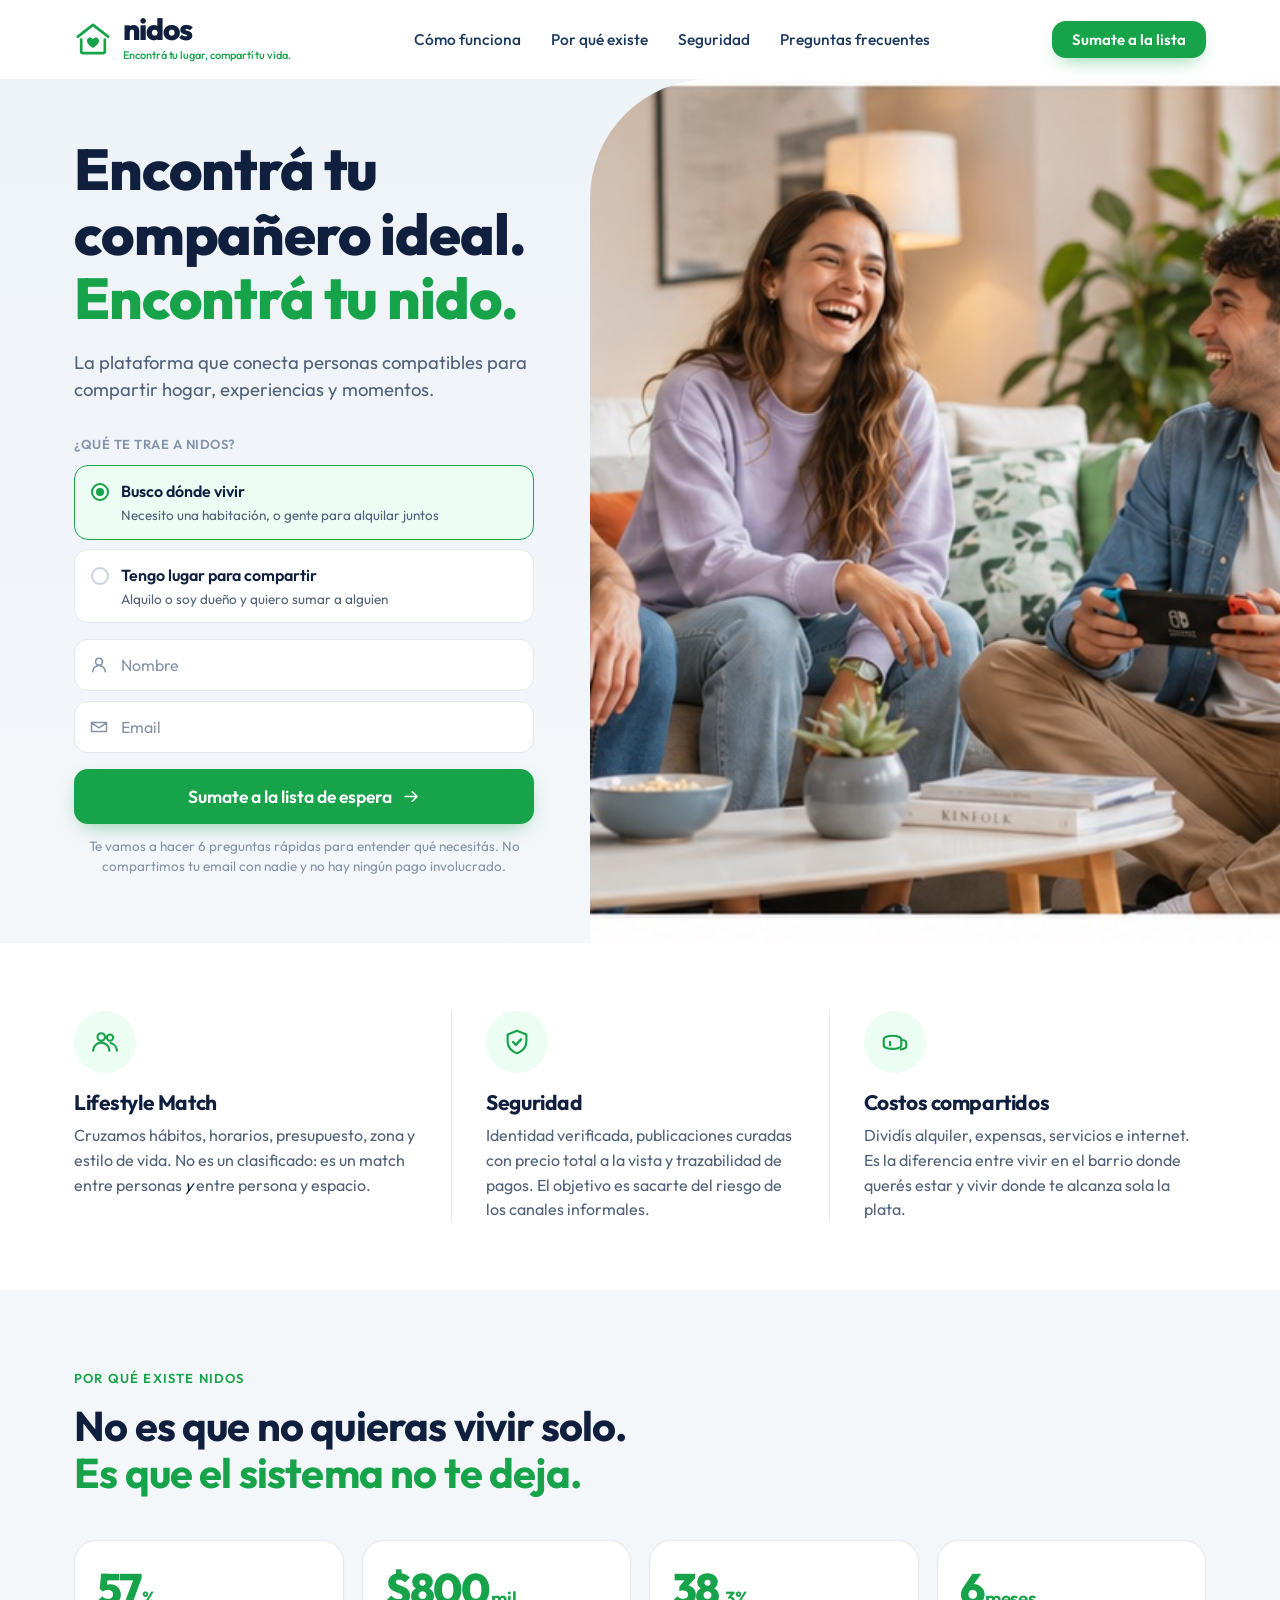
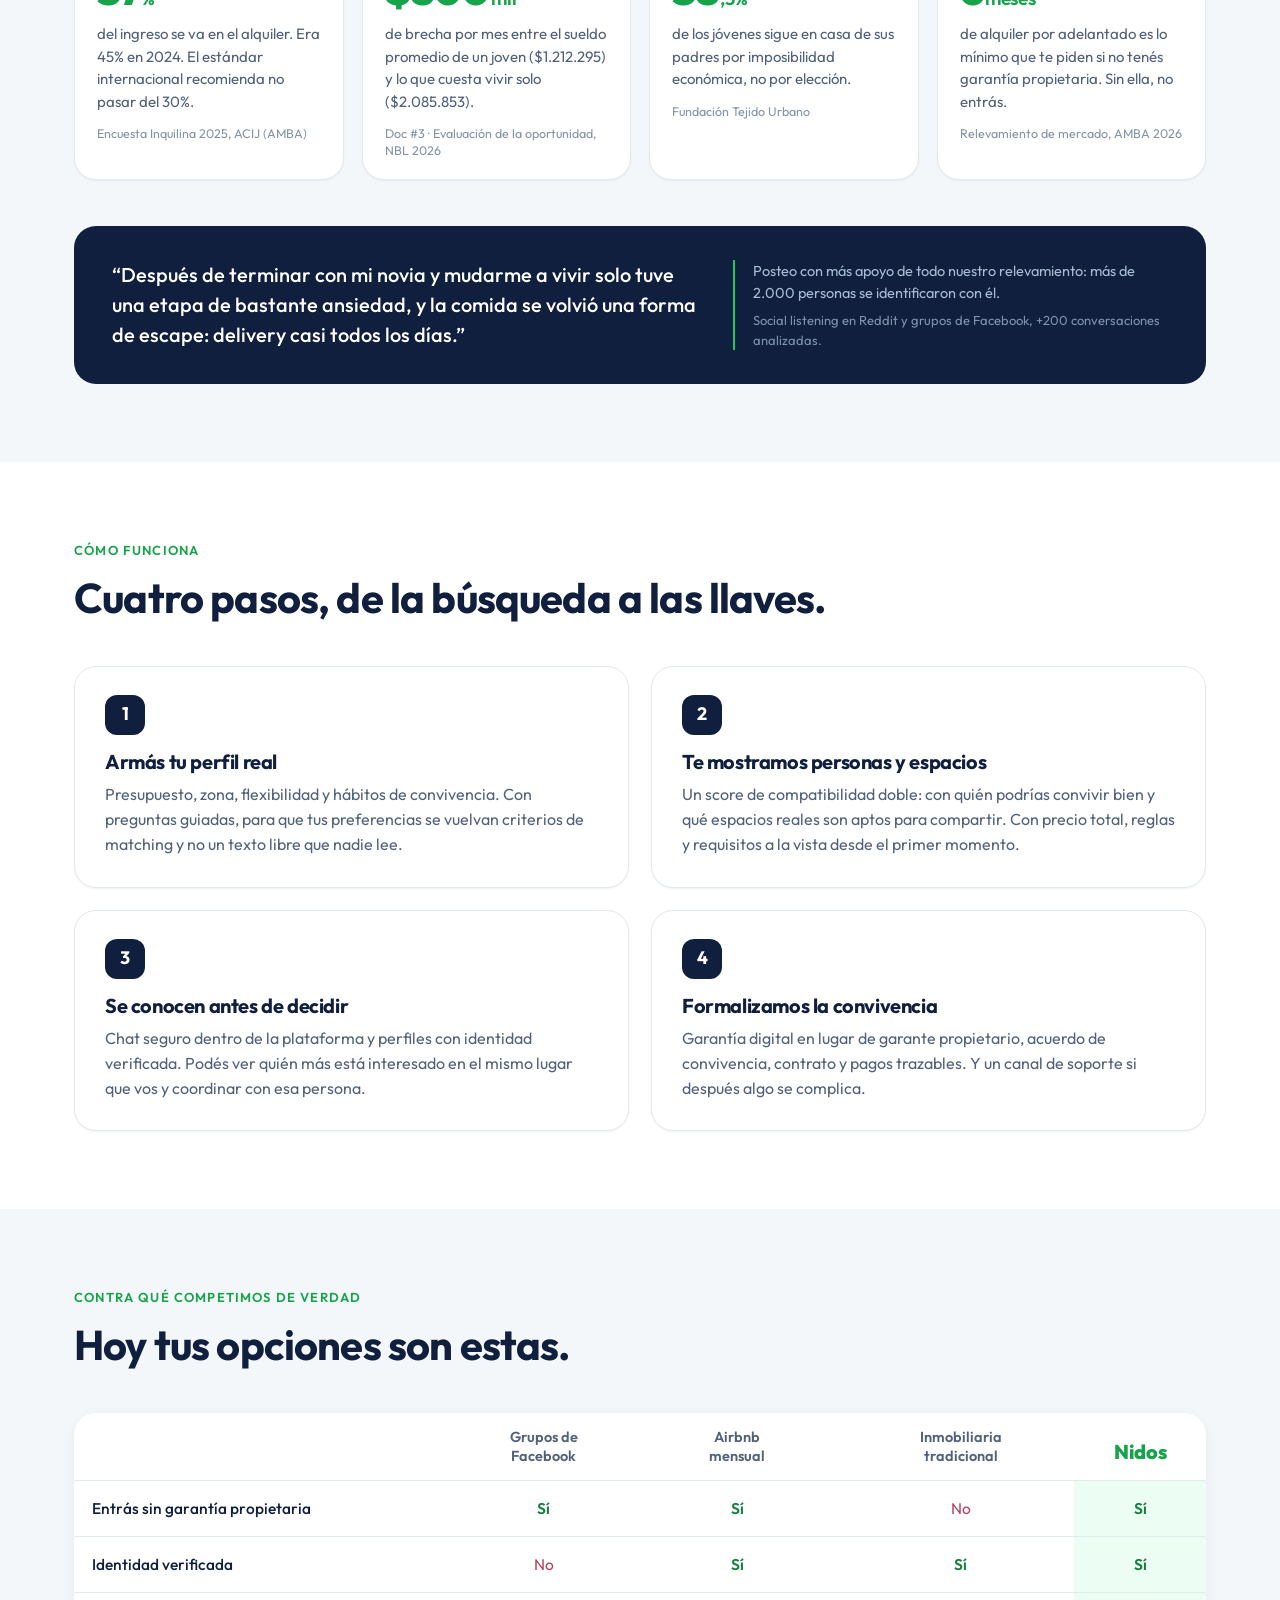
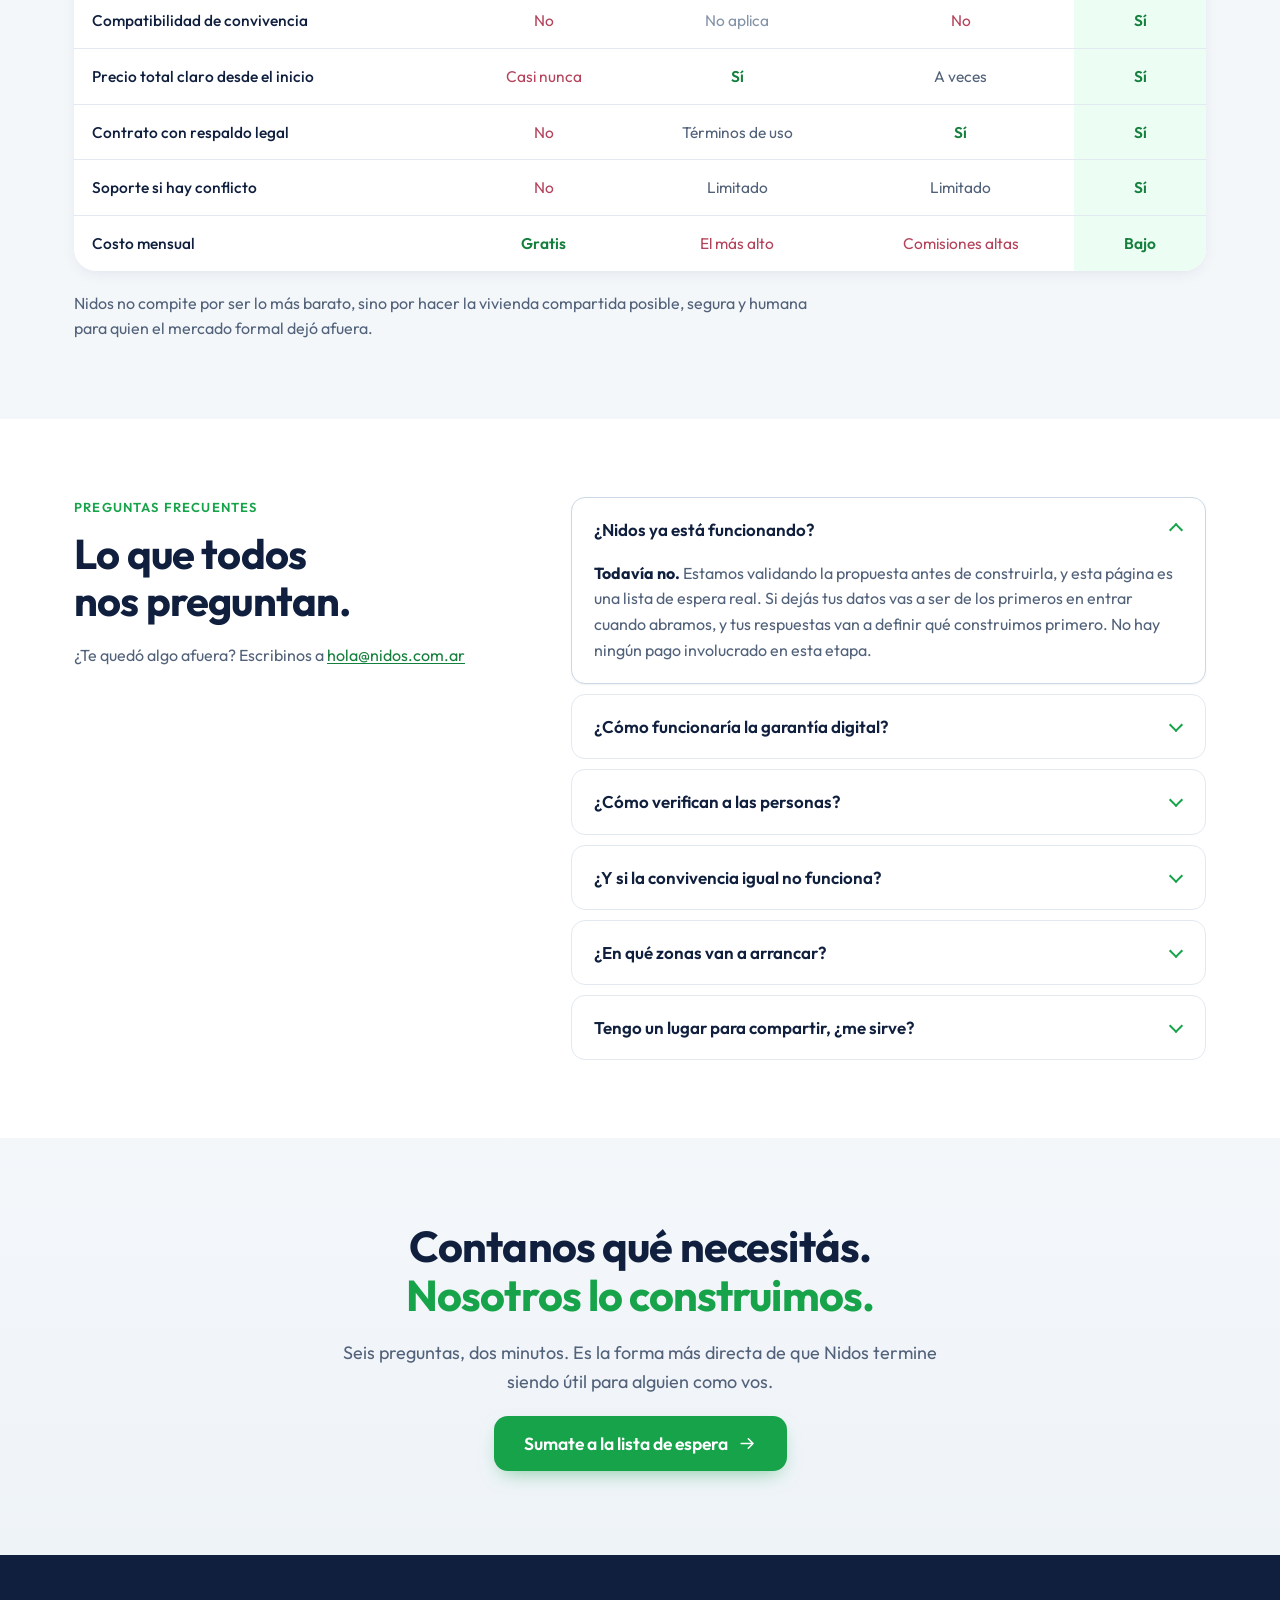
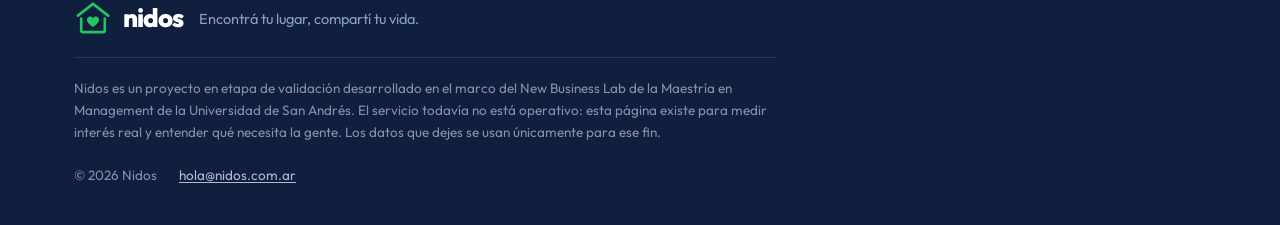
==== index.html @ 26aeb433 "Landing de validación de PMF para Nidos Landing estática (HTML/CSS/JS sin dependencias) con: - A/B t" ====
<!DOCTYPE html>
<html lang="es-AR" data-variant="A">
<head>
<meta charset="utf-8">
<meta name="viewport" content="width=device-width, initial-scale=1">
<title>Nidos · Encontrá tu lugar, compartí tu vida</title>
<meta name="description" content="La plataforma que conecta personas compatibles con espacios aptos para compartir. Sin garantía propietaria y sin adelantar 6 meses de alquiler.">

<meta property="og:type" content="website">
<meta property="og:title" content="Nidos · Encontrá tu lugar, compartí tu vida">
<meta property="og:description" content="Vivienda compartida para quienes el mercado formal dejó afuera. Matching por afinidad, espacios verificados y garantía digital.">
<meta property="og:image" content="assets/hero.jpg">
<meta property="og:locale" content="es_AR">
<meta name="twitter:card" content="summary_large_image">
<meta name="theme-color" content="#16A34A">

<link rel="icon" href="data:image/svg+xml,<svg xmlns='http://www.w3.org/2000/svg' viewBox='0 0 40 36'><path d='M4 15.5 20 3l16 12.5M7.5 18.5V31a2 2 0 0 0 2 2h21a2 2 0 0 0 2-2V18.5' fill='none' stroke='%2316A34A' stroke-width='3' stroke-linecap='round' stroke-linejoin='round'/><path d='M20 27.5c-4.6-3-6.4-5.2-6.4-7.6a3.4 3.4 0 0 1 6.4-1.7 3.4 3.4 0 0 1 6.4 1.7c0 2.4-1.8 4.6-6.4 7.6z' fill='%2316A34A'/></svg>">

<link rel="preconnect" href="https://fonts.googleapis.com">
<link rel="preconnect" href="https://fonts.gstatic.com" crossorigin>
<link href="https://fonts.googleapis.com/css2?family=Outfit:wght@400;500;600;700;800&display=swap" rel="stylesheet">
<link rel="stylesheet" href="assets/styles.css">

<script src="assets/config.js"></script>
<script>
/* Asigna la variante del test A/B antes del primer pintado para que no haya
   parpadeo de contenido. El CSS decide qué titular se muestra. */
(function () {
  var cfg = window.NIDOS_CONFIG || {};
  var forzada = new URLSearchParams(location.search).get('v');
  var v;
  if (forzada === 'A' || forzada === 'B') {
    v = forzada;
  } else if (cfg.AB_MODE === 'A' || cfg.AB_MODE === 'B') {
    v = cfg.AB_MODE;
  } else {
    try {
      v = localStorage.getItem('nidos_variant');
      if (v !== 'A' && v !== 'B') {
        v = Math.random() < 0.5 ? 'A' : 'B';
        localStorage.setItem('nidos_variant', v);
      }
    } catch (e) { v = 'A'; }
  }
  document.documentElement.dataset.variant = v;
  window.NIDOS_VARIANT = v;
})();
</script>
</head>
<body>

<a class="skip-link" href="#hero">Ir al contenido principal</a>

<!-- ========================================================== NAV ========= -->
<header class="nav" id="nav">
  <div class="wrap nav__inner">
    <a class="logo" href="#hero" aria-label="Nidos, inicio">
      <svg class="logo__mark" viewBox="0 0 40 36" aria-hidden="true">
        <path d="M4 15.5 20 3l16 12.5M7.5 18.5V31a2 2 0 0 0 2 2h21a2 2 0 0 0 2-2V18.5"
              fill="none" stroke="currentColor" stroke-width="2.8"
              stroke-linecap="round" stroke-linejoin="round"/>
        <path d="M20 27.5c-4.6-3-6.4-5.2-6.4-7.6a3.4 3.4 0 0 1 6.4-1.7 3.4 3.4 0 0 1 6.4 1.7c0 2.4-1.8 4.6-6.4 7.6z"
              fill="currentColor"/>
      </svg>
      <span class="logo__text">
        <strong>nidos</strong>
        <em>Encontrá tu lugar, compartí tu vida.</em>
      </span>
    </a>

    <nav class="nav__links" aria-label="Secciones">
      <a href="#como-funciona">Cómo funciona</a>
      <a href="#problema">Por qué existe</a>
      <a href="#comparativa">Seguridad</a>
      <a href="#faq">Preguntas frecuentes</a>
    </nav>

    <button class="btn btn--primary btn--sm" data-scroll-to="hero">Sumate a la lista</button>
  </div>
</header>

<!-- ========================================================= HERO ========= -->
<section class="hero" id="hero">
  <div class="wrap hero__inner">

    <div class="hero__copy">
      <!-- Variante A · eje compañía (mockup original) -->
      <div class="variant variant--a">
        <h1 class="hero__title">
          Encontrá tu compañero ideal.<br>
          <span class="accent">Encontrá tu nido.</span>
        </h1>
        <p class="hero__sub">
          La plataforma que conecta personas compatibles para compartir
          hogar, experiencias y momentos.
        </p>
      </div>

      <!-- Variante B · eje acceso (conclusión del Módulo 4) -->
      <div class="variant variant--b">
        <h1 class="hero__title">
          El mercado de alquileres te dejó afuera.<br>
          <span class="accent">Nidos te deja entrar.</span>
        </h1>
        <p class="hero__sub">
          Sin garantía propietaria y sin adelantar seis meses. Encontrá
          <strong>con quién</strong> vivir, <strong>dónde</strong> vivir y
          <strong>cómo formalizarlo</strong>, en un solo lugar.
        </p>
      </div>

      <form class="hero__form" id="form-hero" novalidate>
        <fieldset class="puertas">
          <legend>¿Qué te trae a Nidos?</legend>
          <label class="puerta">
            <input type="radio" name="puerta" value="busco" checked>
            <span class="puerta__box">
              <span class="puerta__title">Busco dónde vivir</span>
              <span class="puerta__desc">Necesito una habitación, o gente para alquilar juntos</span>
            </span>
          </label>
          <label class="puerta">
            <input type="radio" name="puerta" value="tengo_lugar">
            <span class="puerta__box">
              <span class="puerta__title">Tengo lugar para compartir</span>
              <span class="puerta__desc">Alquilo o soy dueño y quiero sumar a alguien</span>
            </span>
          </label>
        </fieldset>

        <div class="field">
          <svg class="field__icon" viewBox="0 0 24 24" aria-hidden="true"><path d="M12 12a4 4 0 1 0 0-8 4 4 0 0 0 0 8ZM4.5 20a7.5 7.5 0 0 1 15 0" fill="none" stroke="currentColor" stroke-width="1.8" stroke-linecap="round"/></svg>
          <input type="text" id="nombre" name="nombre" placeholder="Nombre" autocomplete="given-name" required>
        </div>

        <div class="field">
          <svg class="field__icon" viewBox="0 0 24 24" aria-hidden="true"><path d="M3 6.5h18v11H3zM3 7l9 6 9-6" fill="none" stroke="currentColor" stroke-width="1.8" stroke-linecap="round" stroke-linejoin="round"/></svg>
          <input type="email" id="email" name="email" placeholder="Email" autocomplete="email" required>
        </div>

        <p class="form-error" id="hero-error" role="alert" hidden></p>

        <button type="submit" class="btn btn--primary btn--block btn--lg">
          <span>Sumate a la lista de espera</span>
          <svg viewBox="0 0 24 24" aria-hidden="true"><path d="M4 12h15m-6-6 6 6-6 6" fill="none" stroke="currentColor" stroke-width="2" stroke-linecap="round" stroke-linejoin="round"/></svg>
        </button>

        <p class="hero__legal">
          Te vamos a hacer 6 preguntas rápidas para entender qué necesitás.
          No compartimos tu email con nadie y no hay ningún pago involucrado.
        </p>
      </form>
    </div>

    <div class="hero__media">
      <img src="assets/hero.jpg" width="872" height="555" alt="Tres personas jóvenes conversando y riéndose en el living de un departamento compartido." fetchpriority="high">
    </div>
  </div>
</section>

<!-- ===================================================== PILARES ========== -->
<section class="pilares">
  <div class="wrap pilares__grid">
    <article class="pilar">
      <span class="pilar__icon" aria-hidden="true">
        <svg viewBox="0 0 24 24"><path d="M9 11a3 3 0 1 0 0-6 3 3 0 0 0 0 6Zm7 0a2.5 2.5 0 1 0 0-5 2.5 2.5 0 0 0 0 5ZM2.5 19a6.5 6.5 0 0 1 13 0m1-6.2a6.5 6.5 0 0 1 5 6.2" fill="none" stroke="currentColor" stroke-width="1.7" stroke-linecap="round"/></svg>
      </span>
      <h3>Lifestyle Match</h3>
      <p>Cruzamos hábitos, horarios, presupuesto, zona y estilo de vida. No es
         un clasificado: es un match entre personas <em>y</em> entre persona y
         espacio.</p>
    </article>

    <article class="pilar">
      <span class="pilar__icon" aria-hidden="true">
        <svg viewBox="0 0 24 24"><path d="M12 3l7.5 3v5.5c0 4.4-3 8.2-7.5 9.5-4.5-1.3-7.5-5.1-7.5-9.5V6L12 3Z" fill="none" stroke="currentColor" stroke-width="1.7" stroke-linejoin="round"/><path d="m8.8 12 2.3 2.3 4.1-4.4" fill="none" stroke="currentColor" stroke-width="1.9" stroke-linecap="round" stroke-linejoin="round"/></svg>
      </span>
      <h3>Seguridad</h3>
      <p>Identidad verificada, publicaciones curadas con precio total a la
         vista y trazabilidad de pagos. El objetivo es sacarte del riesgo de
         los canales informales.</p>
    </article>

    <article class="pilar">
      <span class="pilar__icon" aria-hidden="true">
        <svg viewBox="0 0 24 24"><path d="M3 9.5c0-1.4 3.2-2.5 7-2.5s7 1.1 7 2.5V15c0 1.4-3.2 2.5-7 2.5S3 16.4 3 15V9.5Z" fill="none" stroke="currentColor" stroke-width="1.7" stroke-linejoin="round"/><path d="M17 10.2c2.4.3 4 1.1 4 2.1v3.4c0 1.1-1.9 2-4.4 2.2M8 11.8v3" fill="none" stroke="currentColor" stroke-width="1.7" stroke-linecap="round"/></svg>
      </span>
      <h3>Costos compartidos</h3>
      <p>Dividís alquiler, expensas, servicios e internet. Es la diferencia
         entre vivir en el barrio donde querés estar y vivir donde te alcanza
         sola la plata.</p>
    </article>
  </div>
</section>

<!-- ==================================================== PROBLEMA ========== -->
<section class="problema" id="problema">
  <div class="wrap">
    <p class="eyebrow">Por qué existe Nidos</p>
    <h2 class="section-title">
      No es que no quieras vivir solo.<br>
      <span class="accent">Es que el sistema no te deja.</span>
    </h2>

    <div class="datos">
      <div class="dato">
        <strong class="dato__num">57<span>%</span></strong>
        <p class="dato__label">del ingreso se va en el alquiler. Era 45% en 2024.
           El estándar internacional recomienda no pasar del 30%.</p>
        <cite>Encuesta Inquilina 2025, ACIJ (AMBA)</cite>
      </div>
      <div class="dato">
        <strong class="dato__num">$800<span>mil</span></strong>
        <p class="dato__label">de brecha por mes entre el sueldo promedio de un
           joven ($1.212.295) y lo que cuesta vivir solo ($2.085.853).</p>
        <cite>Doc #3 · Evaluación de la oportunidad, NBL 2026</cite>
      </div>
      <div class="dato">
        <strong class="dato__num">38<span>,3%</span></strong>
        <p class="dato__label">de los jóvenes sigue en casa de sus padres por
           imposibilidad económica, no por elección.</p>
        <cite>Fundación Tejido Urbano</cite>
      </div>
      <div class="dato">
        <strong class="dato__num">6<span>meses</span></strong>
        <p class="dato__label">de alquiler por adelantado es lo mínimo que te
           piden si no tenés garantía propietaria. Sin ella, no entrás.</p>
        <cite>Relevamiento de mercado, AMBA 2026</cite>
      </div>
    </div>

    <blockquote class="quote">
      <p>“Después de terminar con mi novia y mudarme a vivir solo tuve una
         etapa de bastante ansiedad, y la comida se volvió una forma de escape:
         delivery casi todos los días.”</p>
      <footer>
        Posteo con más apoyo de todo nuestro relevamiento: más de 2.000
        personas se identificaron con él.
        <span>Social listening en Reddit y grupos de Facebook, +200 conversaciones analizadas.</span>
      </footer>
    </blockquote>
  </div>
</section>

<!-- ================================================ CÓMO FUNCIONA ========= -->
<section class="pasos" id="como-funciona">
  <div class="wrap">
    <p class="eyebrow">Cómo funciona</p>
    <h2 class="section-title">Cuatro pasos, de la búsqueda a las llaves.</h2>

    <ol class="pasos__list">
      <li class="paso">
        <span class="paso__n">1</span>
        <h3>Armás tu perfil real</h3>
        <p>Presupuesto, zona, flexibilidad y hábitos de convivencia. Con
           preguntas guiadas, para que tus preferencias se vuelvan criterios
           de matching y no un texto libre que nadie lee.</p>
      </li>
      <li class="paso">
        <span class="paso__n">2</span>
        <h3>Te mostramos personas y espacios</h3>
        <p>Un score de compatibilidad doble: con quién podrías convivir bien y
           qué espacios reales son aptos para compartir. Con precio total,
           reglas y requisitos a la vista desde el primer momento.</p>
      </li>
      <li class="paso">
        <span class="paso__n">3</span>
        <h3>Se conocen antes de decidir</h3>
        <p>Chat seguro dentro de la plataforma y perfiles con identidad
           verificada. Podés ver quién más está interesado en el mismo lugar
           que vos y coordinar con esa persona.</p>
      </li>
      <li class="paso">
        <span class="paso__n">4</span>
        <h3>Formalizamos la convivencia</h3>
        <p>Garantía digital en lugar de garante propietario, acuerdo de
           convivencia, contrato y pagos trazables. Y un canal de soporte si
           después algo se complica.</p>
      </li>
    </ol>
  </div>
</section>

<!-- ================================================== COMPARATIVA ========= -->
<section class="comparativa" id="comparativa">
  <div class="wrap">
    <p class="eyebrow">Contra qué competimos de verdad</p>
    <h2 class="section-title">Hoy tus opciones son estas.</h2>

    <div class="tabla-scroll">
      <table class="tabla">
        <caption class="sr-only">Comparación de Nidos con las alternativas actuales para acceder a vivienda compartida</caption>
        <thead>
          <tr>
            <th scope="col">&nbsp;</th>
            <th scope="col">Grupos de<br>Facebook</th>
            <th scope="col">Airbnb<br>mensual</th>
            <th scope="col">Inmobiliaria<br>tradicional</th>
            <th scope="col" class="is-nidos">Nidos</th>
          </tr>
        </thead>
        <tbody>
          <tr>
            <th scope="row">Entrás sin garantía propietaria</th>
            <td data-v="si">Sí</td><td data-v="si">Sí</td><td data-v="no">No</td><td data-v="si" class="is-nidos">Sí</td>
          </tr>
          <tr>
            <th scope="row">Identidad verificada</th>
            <td data-v="no">No</td><td data-v="si">Sí</td><td data-v="si">Sí</td><td data-v="si" class="is-nidos">Sí</td>
          </tr>
          <tr>
            <th scope="row">Compatibilidad de convivencia</th>
            <td data-v="no">No</td><td data-v="na">No aplica</td><td data-v="no">No</td><td data-v="si" class="is-nidos">Sí</td>
          </tr>
          <tr>
            <th scope="row">Precio total claro desde el inicio</th>
            <td data-v="no">Casi nunca</td><td data-v="si">Sí</td><td data-v="mid">A veces</td><td data-v="si" class="is-nidos">Sí</td>
          </tr>
          <tr>
            <th scope="row">Contrato con respaldo legal</th>
            <td data-v="no">No</td><td data-v="mid">Términos de uso</td><td data-v="si">Sí</td><td data-v="si" class="is-nidos">Sí</td>
          </tr>
          <tr>
            <th scope="row">Soporte si hay conflicto</th>
            <td data-v="no">No</td><td data-v="mid">Limitado</td><td data-v="mid">Limitado</td><td data-v="si" class="is-nidos">Sí</td>
          </tr>
          <tr>
            <th scope="row">Costo mensual</th>
            <td data-v="si">Gratis</td><td data-v="no">El más alto</td><td data-v="no">Comisiones altas</td><td data-v="mid" class="is-nidos">Bajo</td>
          </tr>
        </tbody>
      </table>
    </div>
    <p class="tabla__nota">
      Nidos no compite por ser lo más barato, sino por hacer la vivienda
      compartida posible, segura y humana para quien el mercado formal
      dejó afuera.
    </p>
  </div>
</section>

<!-- ========================================================== FAQ ========= -->
<section class="faq" id="faq">
  <div class="wrap faq__inner">
    <div class="faq__head">
      <p class="eyebrow">Preguntas frecuentes</p>
      <h2 class="section-title">Lo que todos<br>nos preguntan.</h2>
      <p class="faq__aside">
        ¿Te quedó algo afuera? Escribinos a
        <a href="#" data-email>hola@nidos.com.ar</a>
      </p>
    </div>

    <div class="faq__list">
      <details class="qa" open>
        <summary>¿Nidos ya está funcionando?</summary>
        <div class="qa__body">
          <p><strong>Todavía no.</strong> Estamos validando la propuesta antes
             de construirla, y esta página es una lista de espera real. Si dejás
             tus datos vas a ser de los primeros en entrar cuando abramos, y tus
             respuestas van a definir qué construimos primero. No hay ningún
             pago involucrado en esta etapa.</p>
        </div>
      </details>

      <details class="qa">
        <summary>¿Cómo funcionaría la garantía digital?</summary>
        <div class="qa__body">
          <p>Reemplaza al garante propietario: Nidos respalda al propietario
             frente al incumplimiento, y vos pagás un porcentaje del alquiler
             anual en lugar de adelantar seis meses o un año. Para un alquiler
             de $400.000 son cerca de <strong>$288.000 una vez</strong>, contra
             los <strong>$2.400.000</strong> que hoy tenés que adelantar sin
             garantía.</p>
        </div>
      </details>

      <details class="qa">
        <summary>¿Cómo verifican a las personas?</summary>
        <div class="qa__body">
          <p>Validación de identidad con documento, chequeo de antecedentes
             según lo que la ley permite, y reputación construida dentro de la
             plataforma. Los espacios publicados también pasan por curaduría:
             precio total visible, reglas claras, requisitos de ingreso y
             validación de quien ofrece.</p>
        </div>
      </details>

      <details class="qa">
        <summary>¿Y si la convivencia igual no funciona?</summary>
        <div class="qa__body">
          <p>Es el riesgo que más nos preocupa, así que no lo dejamos afuera del
             producto. Hay un acuerdo de convivencia firmado al inicio, un canal
             de reporte durante todo el alquiler y mediación de Nidos si hay un
             conflicto. Nuestro objetivo no es solo que te muden: es que te
             quedes.</p>
        </div>
      </details>

      <details class="qa">
        <summary>¿En qué zonas van a arrancar?</summary>
        <div class="qa__body">
          <p>Arrancamos por AMBA, con foco en los barrios con buena conexión a
             universidades y centros de trabajo. Después Gran Córdoba, Gran
             Rosario y Gran Mendoza. Contanos tu zona en el formulario: el orden
             lo define la demanda que registremos acá.</p>
        </div>
      </details>

      <details class="qa">
        <summary>Tengo un lugar para compartir, ¿me sirve?</summary>
        <div class="qa__body">
          <p>Sí, y nos interesa mucho. Da igual si alquilás y querés sumar a
             alguien para que las cuentas cierren, o si tenés una propiedad con
             una habitación libre. Elegí <em>“Tengo lugar para compartir”</em>
             arriba y las preguntas se adaptan a tu caso.</p>
        </div>
      </details>
    </div>
  </div>
</section>

<!-- ==================================================== CTA FINAL ========= -->
<section class="cierre">
  <div class="wrap cierre__inner">
    <h2>Contanos qué necesitás.<br><span class="accent">Nosotros lo construimos.</span></h2>
    <p>Seis preguntas, dos minutos. Es la forma más directa de que Nidos
       termine siendo útil para alguien como vos.</p>
    <button class="btn btn--primary btn--lg" data-scroll-to="hero">
      <span>Sumate a la lista de espera</span>
      <svg viewBox="0 0 24 24" aria-hidden="true"><path d="M4 12h15m-6-6 6 6-6 6" fill="none" stroke="currentColor" stroke-width="2" stroke-linecap="round" stroke-linejoin="round"/></svg>
    </button>
    <p class="cierre__count" id="cierre-count" hidden></p>
  </div>
</section>

<!-- ======================================================= FOOTER ========= -->
<footer class="footer">
  <div class="wrap footer__inner">
    <div class="footer__brand">
      <span class="logo logo--footer">
        <svg class="logo__mark" viewBox="0 0 40 36" aria-hidden="true">
          <path d="M4 15.5 20 3l16 12.5M7.5 18.5V31a2 2 0 0 0 2 2h21a2 2 0 0 0 2-2V18.5"
                fill="none" stroke="currentColor" stroke-width="2.8"
                stroke-linecap="round" stroke-linejoin="round"/>
          <path d="M20 27.5c-4.6-3-6.4-5.2-6.4-7.6a3.4 3.4 0 0 1 6.4-1.7 3.4 3.4 0 0 1 6.4 1.7c0 2.4-1.8 4.6-6.4 7.6z"
                fill="currentColor"/>
        </svg>
        <strong>nidos</strong>
      </span>
      <p>Encontrá tu lugar, compartí tu vida.</p>
    </div>

    <p class="footer__disclaimer">
      Nidos es un proyecto en etapa de validación desarrollado en el marco del
      New Business Lab de la Maestría en Management de la Universidad de San
      Andrés. El servicio todavía no está operativo: esta página existe para
      medir interés real y entender qué necesita la gente. Los datos que dejes
      se usan únicamente para ese fin.
    </p>

    <p class="footer__meta">
      <span>© 2026 Nidos</span>
      <a href="#" data-email>hola@nidos.com.ar</a>
    </p>
  </div>
</footer>

<!-- ================================================== ONBOARDING ========== -->
<div class="modal" id="modal" hidden aria-hidden="true" role="dialog" aria-modal="true" aria-labelledby="paso-titulo">
  <div class="modal__backdrop" data-close-modal></div>

  <div class="modal__panel" role="document">
    <div class="modal__bar">
      <span class="logo logo--modal">
        <svg class="logo__mark" viewBox="0 0 40 36" aria-hidden="true">
          <path d="M4 15.5 20 3l16 12.5M7.5 18.5V31a2 2 0 0 0 2 2h21a2 2 0 0 0 2-2V18.5"
                fill="none" stroke="currentColor" stroke-width="2.8"
                stroke-linecap="round" stroke-linejoin="round"/>
          <path d="M20 27.5c-4.6-3-6.4-5.2-6.4-7.6a3.4 3.4 0 0 1 6.4-1.7 3.4 3.4 0 0 1 6.4 1.7c0 2.4-1.8 4.6-6.4 7.6z"
                fill="currentColor"/>
        </svg>
        <strong>nidos</strong>
      </span>
      <span class="modal__step" id="modal-step"></span>
      <button class="modal__close" data-close-modal aria-label="Cerrar y volver a la página">
        <svg viewBox="0 0 24 24" aria-hidden="true"><path d="m6 6 12 12M18 6 6 18" fill="none" stroke="currentColor" stroke-width="2" stroke-linecap="round"/></svg>
      </button>
    </div>

    <div class="progress" role="progressbar" aria-valuemin="0" aria-valuemax="100" aria-valuenow="0" aria-label="Progreso del cuestionario">
      <div class="progress__fill" id="progress-fill"></div>
    </div>

    <div class="modal__body" id="modal-body">
      <!-- lo llena app.js -->
    </div>

    <div class="modal__foot" id="modal-foot">
      <button class="btn btn--ghost" id="btn-back">Atrás</button>
      <button class="btn btn--primary" id="btn-next">
        <span>Siguiente</span>
        <svg viewBox="0 0 24 24" aria-hidden="true"><path d="M4 12h15m-6-6 6 6-6 6" fill="none" stroke="currentColor" stroke-width="2" stroke-linecap="round" stroke-linejoin="round"/></svg>
      </button>
    </div>
  </div>
</div>

<div class="toast" id="toast" role="status" aria-live="polite" hidden></div>

<script src="assets/app.js"></script>
</body>
</html>
---- assets/styles.css ----
/* =============================================================================
 * NIDOS · Hoja de estilos
 * Paleta y tipografía tomadas del mockup: verde de acción, navy para títulos,
 * gris azulado muy claro de fondo, sans geométrica redondeada.
 * ========================================================================== */

:root {
  --green:        #16A34A;
  --green-bright: #22C55E;
  --green-dark:   #15803D;
  --green-soft:   #ECFDF3;
  --navy:         #0F1F3D;
  --navy-soft:    #1E3A5F;
  --slate:        #52627A;
  --slate-light:  #8494A8;
  --line:         #E3E9F0;
  --bg:           #FFFFFF;
  --bg-tint:      #F4F7FA;
  --bg-cool:      #EEF3F8;

  --radius:    14px;
  --radius-lg: 22px;
  --radius-xl: 32px;

  --shadow-sm: 0 1px 2px rgba(15, 31, 61, .06);
  --shadow:    0 4px 16px -4px rgba(15, 31, 61, .10);
  --shadow-lg: 0 24px 60px -18px rgba(15, 31, 61, .22);

  --wrap: 1180px;
  --nav-h: 78px;

  --font: 'Outfit', ui-sans-serif, system-ui, -apple-system, 'Segoe UI', sans-serif;
}

*, *::before, *::after { box-sizing: border-box; }

html { -webkit-text-size-adjust: 100%; scroll-behavior: smooth; }
@media (prefers-reduced-motion: reduce) {
  html { scroll-behavior: auto; }
  *, *::before, *::after { animation-duration: .01ms !important; transition-duration: .01ms !important; }
}

body {
  margin: 0;
  font-family: var(--font);
  font-size: 17px;
  line-height: 1.6;
  color: var(--slate);
  background: var(--bg);
  -webkit-font-smoothing: antialiased;
}

h1, h2, h3 { color: var(--navy); line-height: 1.12; letter-spacing: -.02em; margin: 0; font-weight: 700; }
p { margin: 0; }
img { max-width: 100%; height: auto; display: block; }
a { color: var(--green-dark); text-decoration-thickness: 1px; text-underline-offset: 2px; }

.wrap { width: 100%; max-width: var(--wrap); margin-inline: auto; padding-inline: 24px; }
.accent { color: var(--green); }

.sr-only {
  position: absolute; width: 1px; height: 1px; padding: 0; margin: -1px;
  overflow: hidden; clip: rect(0 0 0 0); white-space: nowrap; border: 0;
}
.skip-link {
  position: absolute; left: 12px; top: -60px; z-index: 200;
  background: var(--navy); color: #fff; padding: 10px 18px;
  border-radius: 0 0 10px 10px; text-decoration: none; transition: top .15s;
}
.skip-link:focus { top: 0; }

:where(a, button, input, select, textarea, summary, details):focus-visible {
  outline: 3px solid var(--green-bright);
  outline-offset: 2px;
  border-radius: 6px;
}

/* Test A/B: el CSS decide qué titular se ve, sin parpadeo. ------------------ */
.variant { display: none; }
html[data-variant="A"] .variant--a,
html[data-variant="B"] .variant--b { display: block; }

/* ---------------------------------------------------------------- BOTONES -- */
.btn {
  --btn-bg: var(--green);
  display: inline-flex; align-items: center; justify-content: center; gap: 10px;
  font-family: inherit; font-size: 16px; font-weight: 600; line-height: 1;
  padding: 15px 26px; border: 0; border-radius: var(--radius);
  background: var(--btn-bg); color: #fff; cursor: pointer;
  transition: background .16s, transform .12s, box-shadow .16s;
  text-decoration: none; white-space: nowrap;
}
.btn svg { width: 19px; height: 19px; flex: none; }
.btn:hover  { --btn-bg: var(--green-dark); }
.btn:active { transform: translateY(1px); }
.btn:disabled { opacity: .55; cursor: not-allowed; transform: none; }

.btn--primary { box-shadow: 0 8px 20px -8px rgba(22, 163, 74, .55); }
.btn--sm  { padding: 11px 20px; font-size: 15px; }
.btn--lg  { padding: 18px 30px; font-size: 17.5px; }
.btn--block { width: 100%; }

.btn--ghost {
  --btn-bg: transparent;
  color: var(--slate); box-shadow: none;
}
.btn--ghost:hover { --btn-bg: var(--bg-cool); color: var(--navy); }

.btn--outline {
  --btn-bg: #fff;
  color: var(--navy); box-shadow: inset 0 0 0 1.5px var(--line);
}
.btn--outline:hover { --btn-bg: var(--bg-tint); }

/* -------------------------------------------------------------------- NAV -- */
.nav {
  position: sticky; top: 0; z-index: 100;
  background: rgba(255, 255, 255, .92);
  backdrop-filter: blur(12px);
  border-bottom: 1px solid transparent;
  transition: border-color .2s, box-shadow .2s;
}
.nav.is-stuck { border-bottom-color: var(--line); box-shadow: var(--shadow-sm); }

.nav__inner {
  min-height: var(--nav-h);
  display: flex; align-items: center; gap: 32px;
}

.logo {
  display: inline-flex; align-items: center; gap: 11px;
  color: var(--green); text-decoration: none; flex: none;
}
.logo__mark { width: 38px; height: 34px; flex: none; }
.logo__text { display: flex; flex-direction: column; }
.logo strong,
.logo__text strong {
  font-size: 30px; font-weight: 800; letter-spacing: -.035em;
  color: var(--navy); line-height: 1;
}
.logo__text em {
  font-style: normal; font-size: 11px; font-weight: 500;
  color: var(--green); letter-spacing: -.005em; margin-top: 3px;
}

.nav__links { display: flex; gap: 30px; margin-inline: auto; }
.nav__links a {
  color: var(--navy-soft); text-decoration: none;
  font-size: 15.5px; font-weight: 500;
}
.nav__links a:hover { color: var(--green); }

/* ------------------------------------------------------------------- HERO -- */
.hero {
  background: linear-gradient(180deg, var(--bg-cool) 0%, var(--bg-tint) 100%);
  overflow: hidden;
}
.hero__inner {
  display: grid; grid-template-columns: minmax(0, 460px) minmax(0, 1fr);
  gap: 56px; align-items: stretch;
}
.hero__copy { min-width: 0; align-self: center; padding-block: 58px 66px; }

.hero__title { font-size: clamp(2.5rem, 4.6vw, 3.6rem); font-weight: 800; }
/* El titular de la variante B es más largo: bajamos un punto el cuerpo para que
   el CTA siga entrando arriba del pliegue y el A/B compare mensajes, no layouts. */
.variant--b .hero__title { font-size: clamp(2.2rem, 3.8vw, 3rem); }
.variant--b .hero__sub   { font-size: 17.5px; margin-top: 16px; }
.hero__sub {
  margin-top: 18px; font-size: 18.5px; line-height: 1.5;
  color: var(--slate); max-width: 30em;
}
.hero__sub strong { color: var(--navy); font-weight: 600; }

.hero__form { margin-top: 30px; }

.puertas { border: 0; padding: 0; margin: 0 0 16px; display: grid; gap: 9px; }
.puertas legend {
  padding: 0; margin-bottom: 10px;
  font-size: 13px; font-weight: 600; letter-spacing: .04em;
  text-transform: uppercase; color: var(--slate-light);
}
.puerta { display: block; cursor: pointer; }
.puerta input { position: absolute; opacity: 0; pointer-events: none; }
.puerta__box {
  display: block; padding: 13px 16px 14px 46px; position: relative;
  background: #fff; border: 1.5px solid var(--line);
  border-radius: var(--radius); transition: border-color .15s, background .15s;
}
.puerta__box::before {
  content: ''; position: absolute; left: 16px; top: 17px;
  width: 18px; height: 18px; border-radius: 50%;
  border: 2px solid #CBD5E1; transition: border-color .15s;
}
.puerta__box::after {
  content: ''; position: absolute; left: 21px; top: 22px;
  width: 8px; height: 8px; border-radius: 50%;
  background: var(--green); transform: scale(0); transition: transform .15s;
}
.puerta:hover .puerta__box { border-color: #CBD5E1; }
.puerta input:checked + .puerta__box {
  border-color: var(--green); background: var(--green-soft);
}
.puerta input:checked + .puerta__box::before { border-color: var(--green); }
.puerta input:checked + .puerta__box::after  { transform: scale(1); }
.puerta input:focus-visible + .puerta__box {
  outline: 3px solid var(--green-bright); outline-offset: 2px;
}
.puerta__title { display: block; font-weight: 600; color: var(--navy); font-size: 16px; }
.puerta__desc  { display: block; font-size: 13.5px; color: var(--slate); margin-top: 2px; line-height: 1.35; }

.field { position: relative; margin-bottom: 10px; }
.field__icon {
  position: absolute; left: 15px; top: 50%; transform: translateY(-50%);
  width: 20px; height: 20px; color: var(--slate-light); pointer-events: none;
}
.field input {
  width: 100%; font-family: inherit; font-size: 16px; color: var(--navy);
  padding: 15px 16px 15px 46px;
  background: #fff; border: 1.5px solid var(--line);
  border-radius: var(--radius); transition: border-color .15s, box-shadow .15s;
}
.field input::placeholder { color: var(--slate-light); }
.field input:hover { border-color: #CBD5E1; }
.field input:focus {
  outline: 0; border-color: var(--green);
  box-shadow: 0 0 0 3.5px rgba(34, 197, 94, .16);
}
.field input[aria-invalid="true"] { border-color: #DC2626; }

.form-error {
  margin: 0 0 10px; font-size: 14.5px; font-weight: 500; color: #DC2626;
}
.hero__form .btn { margin-top: 6px; }
.hero__legal {
  margin-top: 13px; font-size: 13.5px; line-height: 1.45;
  color: var(--slate-light); text-align: center;
}

.hero__media { min-width: 0; align-self: stretch; display: flex; }
.hero__media img {
  width: 100%; height: 100%;
  border-radius: 120px 0 0 0;
  object-fit: cover; object-position: center;
}

/* En desktop la foto sangra hasta el borde derecho, como en el mockup.
   .hero tiene overflow:hidden, así que no genera scroll horizontal. */
@media (min-width: 1021px) {
  /* 24px = el padding lateral de .wrap; el resto es la mitad del margen libre. */
  .hero__media { margin-right: calc(-1 * (max(0px, (100vw - var(--wrap)) / 2) + 24px)); }
}

/* ---------------------------------------------------------------- PILARES -- */
.pilares { padding-block: 68px; }
.pilares__grid { display: grid; grid-template-columns: repeat(3, 1fr); gap: 0; }
.pilar { padding-inline: 34px; }
.pilar:first-child { padding-left: 0; }
.pilar:last-child  { padding-right: 0; }
.pilar + .pilar { border-left: 1px solid var(--line); }

.pilar__icon {
  display: grid; place-items: center;
  width: 62px; height: 62px; border-radius: 50%;
  background: var(--green-soft); color: var(--green);
  margin-bottom: 18px;
}
.pilar__icon svg { width: 30px; height: 30px; }
.pilar h3 { font-size: 21px; margin-bottom: 9px; }
.pilar p  { font-size: 16px; line-height: 1.55; }
.pilar em { color: var(--navy); font-style: italic; }

/* --------------------------------------------------------------- SECCIONES -- */
.eyebrow {
  font-size: 13px; font-weight: 600; letter-spacing: .09em;
  text-transform: uppercase; color: var(--green); margin-bottom: 14px;
}
.section-title {
  font-size: clamp(1.85rem, 3.3vw, 2.6rem); font-weight: 700;
  max-width: 22em; margin-bottom: 44px;
}

/* --------------------------------------------------------------- PROBLEMA -- */
.problema { padding-block: 78px; background: var(--bg-tint); }

.datos {
  display: grid; grid-template-columns: repeat(4, 1fr); gap: 18px;
  margin-bottom: 46px;
}
.dato {
  background: #fff; border: 1px solid var(--line);
  border-radius: var(--radius-lg); padding: 26px 22px 20px;
  box-shadow: var(--shadow-sm);
}
.dato__num {
  display: block; font-size: 44px; font-weight: 800; line-height: 1;
  color: var(--green); letter-spacing: -.04em; margin-bottom: 12px;
}
.dato__num span {
  font-size: 19px; font-weight: 600; letter-spacing: -.01em; margin-left: 2px;
}
.dato__label { font-size: 15px; line-height: 1.5; color: var(--slate); }
.dato cite {
  display: block; margin-top: 12px; font-size: 12.5px; font-style: normal;
  color: var(--slate-light); line-height: 1.35;
}

.quote {
  margin: 0; padding: 34px 38px;
  background: var(--navy); color: #fff;
  border-radius: var(--radius-lg);
  display: grid; grid-template-columns: minmax(0, 1.35fr) minmax(0, 1fr);
  gap: 34px; align-items: center;
}
.quote > p {
  font-size: 20px; line-height: 1.5; font-weight: 500;
  color: #fff; text-wrap: pretty;
}
.quote footer {
  font-size: 14.5px; line-height: 1.5; color: #A8BCD4;
  border-left: 2.5px solid var(--green-bright); padding-left: 18px;
}
.quote footer span { display: block; margin-top: 8px; font-size: 13px; color: #7E93AC; }

/* ------------------------------------------------------------------ PASOS -- */
.pasos { padding-block: 78px; }
.pasos__list {
  list-style: none; margin: 0; padding: 0;
  display: grid; grid-template-columns: repeat(2, 1fr); gap: 22px;
}
.paso {
  position: relative; padding: 28px 30px 30px;
  background: #fff; border: 1px solid var(--line);
  border-radius: var(--radius-lg); box-shadow: var(--shadow-sm);
}
.paso__n {
  display: grid; place-items: center;
  width: 40px; height: 40px; border-radius: 12px;
  background: var(--navy); color: #fff;
  font-size: 18px; font-weight: 700; margin-bottom: 16px;
}
.paso h3 { font-size: 20px; margin-bottom: 9px; }
.paso p  { font-size: 16px; line-height: 1.55; }

/* ------------------------------------------------------------ COMPARATIVA -- */
.comparativa { padding-block: 78px; background: var(--bg-tint); }
.tabla-scroll { overflow-x: auto; border-radius: var(--radius-lg); background: #fff; box-shadow: var(--shadow); }
.tabla { width: 100%; min-width: 720px; border-collapse: collapse; font-size: 15.5px; }
.tabla th, .tabla td { padding: 15px 18px; text-align: center; }
.tabla thead th {
  font-size: 14.5px; font-weight: 600; color: var(--slate);
  line-height: 1.3; vertical-align: bottom;
  border-bottom: 1.5px solid var(--line);
}
.tabla thead th.is-nidos {
  color: var(--green); font-size: 20px; font-weight: 800; letter-spacing: -.02em;
}
.tabla tbody th {
  text-align: left; font-weight: 500; color: var(--navy);
  font-size: 15.5px; min-width: 230px;
}
.tabla tbody tr + tr th,
.tabla tbody tr + tr td { border-top: 1px solid var(--line); }
.tabla td { color: var(--slate); }
.tabla td.is-nidos { background: var(--green-soft); font-weight: 600; color: var(--green-dark); }
.tabla td[data-v="si"]  { color: var(--green-dark); font-weight: 600; }
.tabla td[data-v="no"]  { color: #B4425A; }
.tabla td[data-v="na"]  { color: var(--slate-light); }
.tabla__nota {
  margin-top: 20px; font-size: 16px; color: var(--slate);
  max-width: 46em; line-height: 1.55;
}

/* -------------------------------------------------------------------- FAQ -- */
.faq { padding-block: 78px; }
.faq__inner {
  display: grid; grid-template-columns: minmax(0, .82fr) minmax(0, 1.18fr); gap: 56px;
}
.faq__head { position: sticky; top: calc(var(--nav-h) + 28px); align-self: start; }
.faq__head .section-title { margin-bottom: 18px; }
.faq__aside { font-size: 16px; color: var(--slate); }

.faq__list { display: grid; gap: 10px; }
.qa {
  background: #fff; border: 1px solid var(--line);
  border-radius: var(--radius); overflow: hidden;
  transition: border-color .15s, box-shadow .15s;
}
.qa[open] { border-color: #CBD9E6; box-shadow: var(--shadow-sm); }
.qa summary {
  padding: 18px 52px 18px 22px; position: relative; cursor: pointer;
  font-size: 17px; font-weight: 600; color: var(--navy); list-style: none;
}
.qa summary::-webkit-details-marker { display: none; }
.qa summary::after {
  content: ''; position: absolute; right: 24px; top: 25px;
  width: 10px; height: 10px;
  border-right: 2.2px solid var(--green); border-bottom: 2.2px solid var(--green);
  transform: rotate(45deg); transition: transform .18s;
}
.qa[open] summary::after { transform: rotate(-135deg); top: 27px; }
.qa summary:hover { color: var(--green-dark); }
.qa__body { padding: 0 22px 20px; }
.qa__body p { font-size: 16px; line-height: 1.6; }
.qa__body strong { color: var(--navy); }

/* ----------------------------------------------------------------- CIERRE -- */
.cierre {
  padding-block: 84px; text-align: center;
  background: linear-gradient(180deg, var(--bg-tint) 0%, var(--bg-cool) 100%);
}
.cierre__inner { display: grid; justify-items: center; gap: 20px; }
.cierre h2 { font-size: clamp(1.9rem, 3.4vw, 2.7rem); }
.cierre p  { font-size: 18px; max-width: 34em; }
.cierre__count { font-size: 15px; color: var(--slate-light); }

/* ----------------------------------------------------------------- FOOTER -- */
.footer { background: var(--navy); color: #A8BCD4; padding-block: 46px 38px; }
.footer__inner { display: grid; gap: 22px; }
.footer__brand { display: flex; align-items: center; gap: 16px; flex-wrap: wrap; }
.logo--footer { color: var(--green-bright); }
.logo--footer strong { color: #fff; font-size: 26px; }
.footer__brand p { font-size: 14.5px; color: #8AA0BC; }
.footer__disclaimer {
  font-size: 13.5px; line-height: 1.6; color: #7E93AC; max-width: 78ch;
  padding-top: 20px; border-top: 1px solid rgba(255, 255, 255, .1);
}
.footer__meta {
  display: flex; gap: 22px; flex-wrap: wrap;
  font-size: 13.5px; color: #7E93AC;
}
.footer__meta a { color: #A8BCD4; }

/* ============================================================== ONBOARDING == */
.modal { position: fixed; inset: 0; z-index: 300; display: grid; place-items: center; padding: 20px; }
.modal[hidden] { display: none; }
.modal__backdrop {
  position: absolute; inset: 0;
  background: rgba(15, 31, 61, .55); backdrop-filter: blur(3px);
  animation: fade .18s ease-out;
}
.modal__panel {
  position: relative; width: 100%; max-width: 620px;
  max-height: min(92vh, 860px);
  background: #fff; border-radius: var(--radius-xl);
  box-shadow: var(--shadow-lg);
  display: flex; flex-direction: column; overflow: hidden;
  animation: rise .22s cubic-bezier(.2, .8, .3, 1);
}
@keyframes fade { from { opacity: 0; } }
@keyframes rise { from { opacity: 0; transform: translateY(14px) scale(.985); } }

.modal__bar {
  display: flex; align-items: center; gap: 14px;
  padding: 18px 20px 16px 26px; flex: none;
}
.logo--modal { color: var(--green); }
.logo--modal strong { font-size: 23px; }
.logo--modal .logo__mark { width: 29px; height: 26px; }
.modal__step {
  margin-left: auto; font-size: 13.5px; font-weight: 600;
  color: var(--slate-light); letter-spacing: .02em;
}
.modal__close {
  display: grid; place-items: center; flex: none;
  width: 36px; height: 36px; border: 0; border-radius: 10px;
  background: var(--bg-tint); color: var(--slate); cursor: pointer;
  transition: background .15s, color .15s;
}
.modal__close svg { width: 18px; height: 18px; }
.modal__close:hover { background: var(--bg-cool); color: var(--navy); }

.progress { height: 4px; background: var(--bg-cool); flex: none; }
.progress__fill {
  height: 100%; width: 0;
  background: linear-gradient(90deg, var(--green), var(--green-bright));
  border-radius: 0 4px 4px 0; transition: width .3s cubic-bezier(.4, 0, .2, 1);
}

.modal__body { padding: 26px 26px 8px; overflow-y: auto; flex: 1; }
.modal__foot {
  display: flex; align-items: center; gap: 12px;
  padding: 18px 26px 24px; flex: none;
  border-top: 1px solid var(--line); background: #fff;
}
.modal__foot .btn--primary { margin-left: auto; }
.modal__foot.is-hidden { display: none; }

/* --- contenido de cada paso ----------------------------------------------- */
.paso-head { margin-bottom: 22px; }
.paso-head h2 { font-size: 25px; line-height: 1.2; }
.paso-head p  { margin-top: 9px; font-size: 15.5px; line-height: 1.5; color: var(--slate); }

.opts { display: grid; gap: 9px; }
.opt { display: block; cursor: pointer; }
.opt input { position: absolute; opacity: 0; pointer-events: none; }
.opt__box {
  display: flex; align-items: flex-start; gap: 13px;
  padding: 15px 18px; background: #fff;
  border: 1.5px solid var(--line); border-radius: var(--radius);
  transition: border-color .14s, background .14s;
}
.opt__box::before {
  content: ''; flex: none; margin-top: 2px;
  width: 19px; height: 19px; border-radius: 50%;
  border: 2px solid #CBD5E1;
  background: no-repeat center/9px 9px;
  transition: border-color .14s, background-color .14s;
}
.opt:hover .opt__box { border-color: #CBD5E1; background: #FCFDFE; }
.opt input:checked + .opt__box { border-color: var(--green); background: var(--green-soft); }
.opt input:checked + .opt__box::before {
  border-color: var(--green); background-color: var(--green);
  background-image: url("data:image/svg+xml,%3Csvg xmlns='http://www.w3.org/2000/svg' viewBox='0 0 12 12'%3E%3Cpath d='M2 6.3 4.6 9 10 3.2' fill='none' stroke='%23fff' stroke-width='2.2' stroke-linecap='round' stroke-linejoin='round'/%3E%3C/svg%3E");
}
.opt input:focus-visible + .opt__box { outline: 3px solid var(--green-bright); outline-offset: 2px; }
.opt__text { min-width: 0; }
.opt__title { display: block; font-size: 16px; font-weight: 600; color: var(--navy); }
.opt__desc  { display: block; font-size: 13.5px; color: var(--slate); margin-top: 2px; line-height: 1.4; }

/* checkbox: cuadrado en lugar de círculo */
.opts--multi .opt__box::before { border-radius: 6px; }

/* selección en grilla compacta (zonas) */
.opts--grid { grid-template-columns: repeat(2, 1fr); }
.opts--grid .opt__box { padding: 13px 15px; }

.campo { margin-top: 4px; }
.campo__label {
  display: block; font-size: 15px; font-weight: 600;
  color: var(--navy); margin-bottom: 9px;
}
.campo__hint { font-size: 13.5px; color: var(--slate-light); font-weight: 400; }
.campo select, .campo textarea, .campo input[type="text"], .campo input[type="tel"] {
  width: 100%; font-family: inherit; font-size: 16px; color: var(--navy);
  padding: 14px 16px; background: #fff;
  border: 1.5px solid var(--line); border-radius: var(--radius);
  transition: border-color .15s, box-shadow .15s;
}
.campo textarea { min-height: 104px; resize: vertical; line-height: 1.5; }
.campo select {
  appearance: none;
  background-image: url("data:image/svg+xml,%3Csvg xmlns='http://www.w3.org/2000/svg' viewBox='0 0 16 16'%3E%3Cpath d='m3.5 6.2 4.5 4.4 4.5-4.4' fill='none' stroke='%2352627A' stroke-width='1.9' stroke-linecap='round' stroke-linejoin='round'/%3E%3C/svg%3E");
  background-repeat: no-repeat; background-position: right 15px center;
  background-size: 16px; padding-right: 42px; cursor: pointer;
}
.campo :is(select, textarea, input):focus {
  outline: 0; border-color: var(--green);
  box-shadow: 0 0 0 3.5px rgba(34, 197, 94, .16);
}
.campo + .campo { margin-top: 20px; }

/* slider de presupuesto */
.rango { margin-top: 6px; }
.rango__valor {
  font-size: 30px; font-weight: 800; color: var(--navy);
  letter-spacing: -.03em; line-height: 1.1;
}
.rango__valor span { font-size: 15px; font-weight: 500; color: var(--slate); letter-spacing: 0; }
.rango input[type="range"] {
  width: 100%; margin: 16px 0 6px; appearance: none;
  background: transparent; cursor: pointer;
}
.rango input[type="range"]::-webkit-slider-runnable-track {
  height: 7px; border-radius: 99px; background: var(--bg-cool);
}
.rango input[type="range"]::-webkit-slider-thumb {
  appearance: none; margin-top: -8px;
  width: 23px; height: 23px; border-radius: 50%;
  background: var(--green); border: 3.5px solid #fff;
  box-shadow: 0 2px 8px rgba(15, 31, 61, .28);
}
.rango input[type="range"]::-moz-range-track {
  height: 7px; border-radius: 99px; background: var(--bg-cool);
}
.rango input[type="range"]::-moz-range-thumb {
  width: 23px; height: 23px; border-radius: 50%;
  background: var(--green); border: 3.5px solid #fff;
  box-shadow: 0 2px 8px rgba(15, 31, 61, .28);
}
.rango__escala {
  display: flex; justify-content: space-between;
  font-size: 13px; color: var(--slate-light);
}

/* bloque de precio en el paso de disposición a pagar */
.precio {
  background: var(--bg-tint); border: 1px solid var(--line);
  border-radius: var(--radius); padding: 18px 20px; margin-bottom: 14px;
}
.precio__monto {
  font-size: 27px; font-weight: 800; color: var(--navy); letter-spacing: -.03em;
  line-height: 1.15;
}
.precio__monto small { font-size: 15px; font-weight: 500; color: var(--slate); letter-spacing: 0; }
.precio__detalle { font-size: 14.5px; line-height: 1.5; color: var(--slate); margin-top: 7px; }
.precio__detalle strong { color: var(--navy); }
.precio--destacado { background: var(--green-soft); border-color: #BBF7D0; }

.wtp-bloque + .wtp-bloque { margin-top: 26px; padding-top: 26px; border-top: 1px solid var(--line); }
.wtp-bloque > h3 { font-size: 17.5px; margin-bottom: 12px; line-height: 1.35; }

/* pantalla de agradecimiento */
.gracias { text-align: center; padding: 14px 4px 30px; }
.gracias__icon {
  display: grid; place-items: center; margin: 0 auto 22px;
  width: 78px; height: 78px; border-radius: 50%;
  background: var(--green-soft); color: var(--green);
}
.gracias__icon svg { width: 40px; height: 40px; }
.gracias h2 { font-size: 27px; margin-bottom: 12px; }
.gracias > p { font-size: 16.5px; line-height: 1.55; max-width: 40ch; margin-inline: auto; }
.gracias__pos {
  margin: 24px auto 0; padding: 20px 26px; max-width: 340px;
  background: var(--bg-tint); border: 1px solid var(--line);
  border-radius: var(--radius-lg);
}
.gracias__pos strong {
  display: block; font-size: 40px; font-weight: 800;
  color: var(--green); letter-spacing: -.04em; line-height: 1;
}
.gracias__pos span { display: block; font-size: 14.5px; color: var(--slate); margin-top: 7px; }
.gracias__acciones { display: grid; gap: 10px; margin-top: 26px; }

/* ------------------------------------------------------------------ TOAST -- */
.toast {
  position: fixed; left: 50%; bottom: 26px; transform: translateX(-50%);
  z-index: 400; max-width: calc(100vw - 40px);
  padding: 13px 22px; border-radius: 99px;
  background: var(--navy); color: #fff;
  font-size: 15px; font-weight: 500; box-shadow: var(--shadow-lg);
  animation: rise .2s ease-out;
}
.toast[hidden] { display: none; }

/* =============================================================== RESPONSIVE == */
@media (max-width: 1020px) {
  .hero__inner { grid-template-columns: 1fr; gap: 40px; padding-block: 44px 56px; }
  .hero__media { order: -1; }
  .hero__media img {
    height: auto; aspect-ratio: 16 / 10;
    border-radius: var(--radius-xl); box-shadow: var(--shadow-lg);
  }
  .hero__copy { max-width: 560px; padding-block: 0; }
  .nav__links { display: none; }
  .datos { grid-template-columns: repeat(2, 1fr); }
  .faq__inner { grid-template-columns: 1fr; gap: 34px; }
  .faq__head { position: static; }
  .faq__head .section-title { max-width: none; }
}

@media (max-width: 720px) {
  body { font-size: 16.5px; }
  .wrap { padding-inline: 20px; }

  /* En celular la foto va DEBAJO del formulario: casi todo el tráfico de la
     campaña entra por mobile y el CTA tiene que quedar arriba del pliegue. */
  .hero__inner { gap: 34px; padding-block: 30px 48px; }
  .hero__media { order: 0; }
  .hero__media img { aspect-ratio: 3 / 2; }
  .hero__form { margin-top: 24px; }
  .hero__copy { max-width: none; }
  .variant--b .hero__title { font-size: 2.15rem; }

  .logo__mark { width: 34px; height: 30px; }
  .logo__text strong, .logo strong { font-size: 26px; }
  .logo__text em { display: none; }
  .nav .btn { padding: 10px 16px; font-size: 14.5px; }

  .pilares { padding-block: 48px; }
  .pilares__grid { grid-template-columns: 1fr; gap: 32px; }
  .pilar { padding-inline: 0; }
  .pilar + .pilar { border-left: 0; border-top: 1px solid var(--line); padding-top: 32px; }

  .problema, .pasos, .comparativa, .faq { padding-block: 54px; }
  .section-title { margin-bottom: 32px; }
  .datos { grid-template-columns: 1fr; }
  .dato__num { font-size: 38px; }

  .quote { grid-template-columns: 1fr; gap: 22px; padding: 26px 24px; }
  .quote > p { font-size: 18px; }

  .pasos__list { grid-template-columns: 1fr; }
  .paso { padding: 24px 22px 26px; }

  .cierre { padding-block: 58px; }

  /* el modal pasa a ocupar toda la pantalla */
  .modal { padding: 0; }
  .modal__panel {
    max-width: none; max-height: none;
    height: 100dvh; border-radius: 0;
  }
  .modal__body { padding: 22px 20px 8px; }
  .modal__bar  { padding: 14px 16px 12px 20px; }
  .modal__foot { padding: 14px 20px 20px; }
  .paso-head h2 { font-size: 22px; }
  .opts--grid { grid-template-columns: 1fr; }
  .modal__foot .btn { flex: 1; }
  .modal__foot .btn--ghost { flex: 0 1 auto; }
}
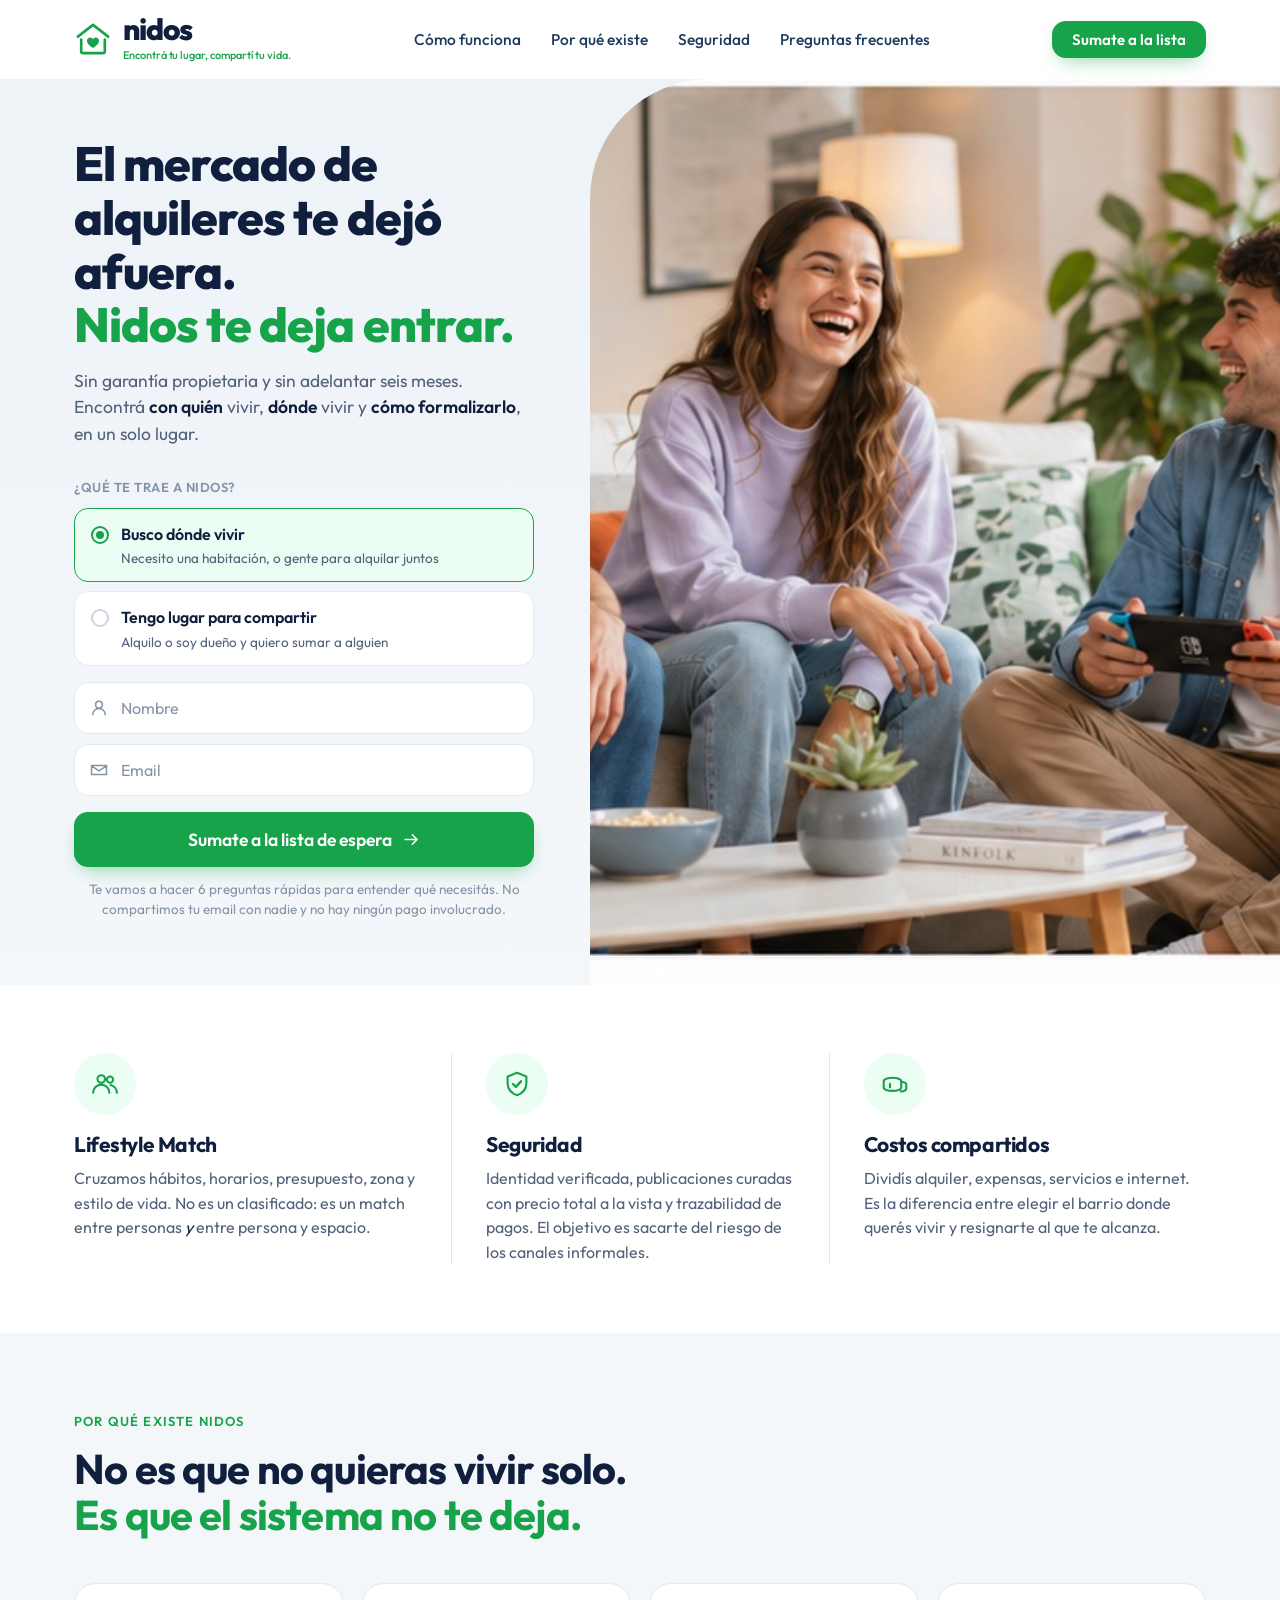
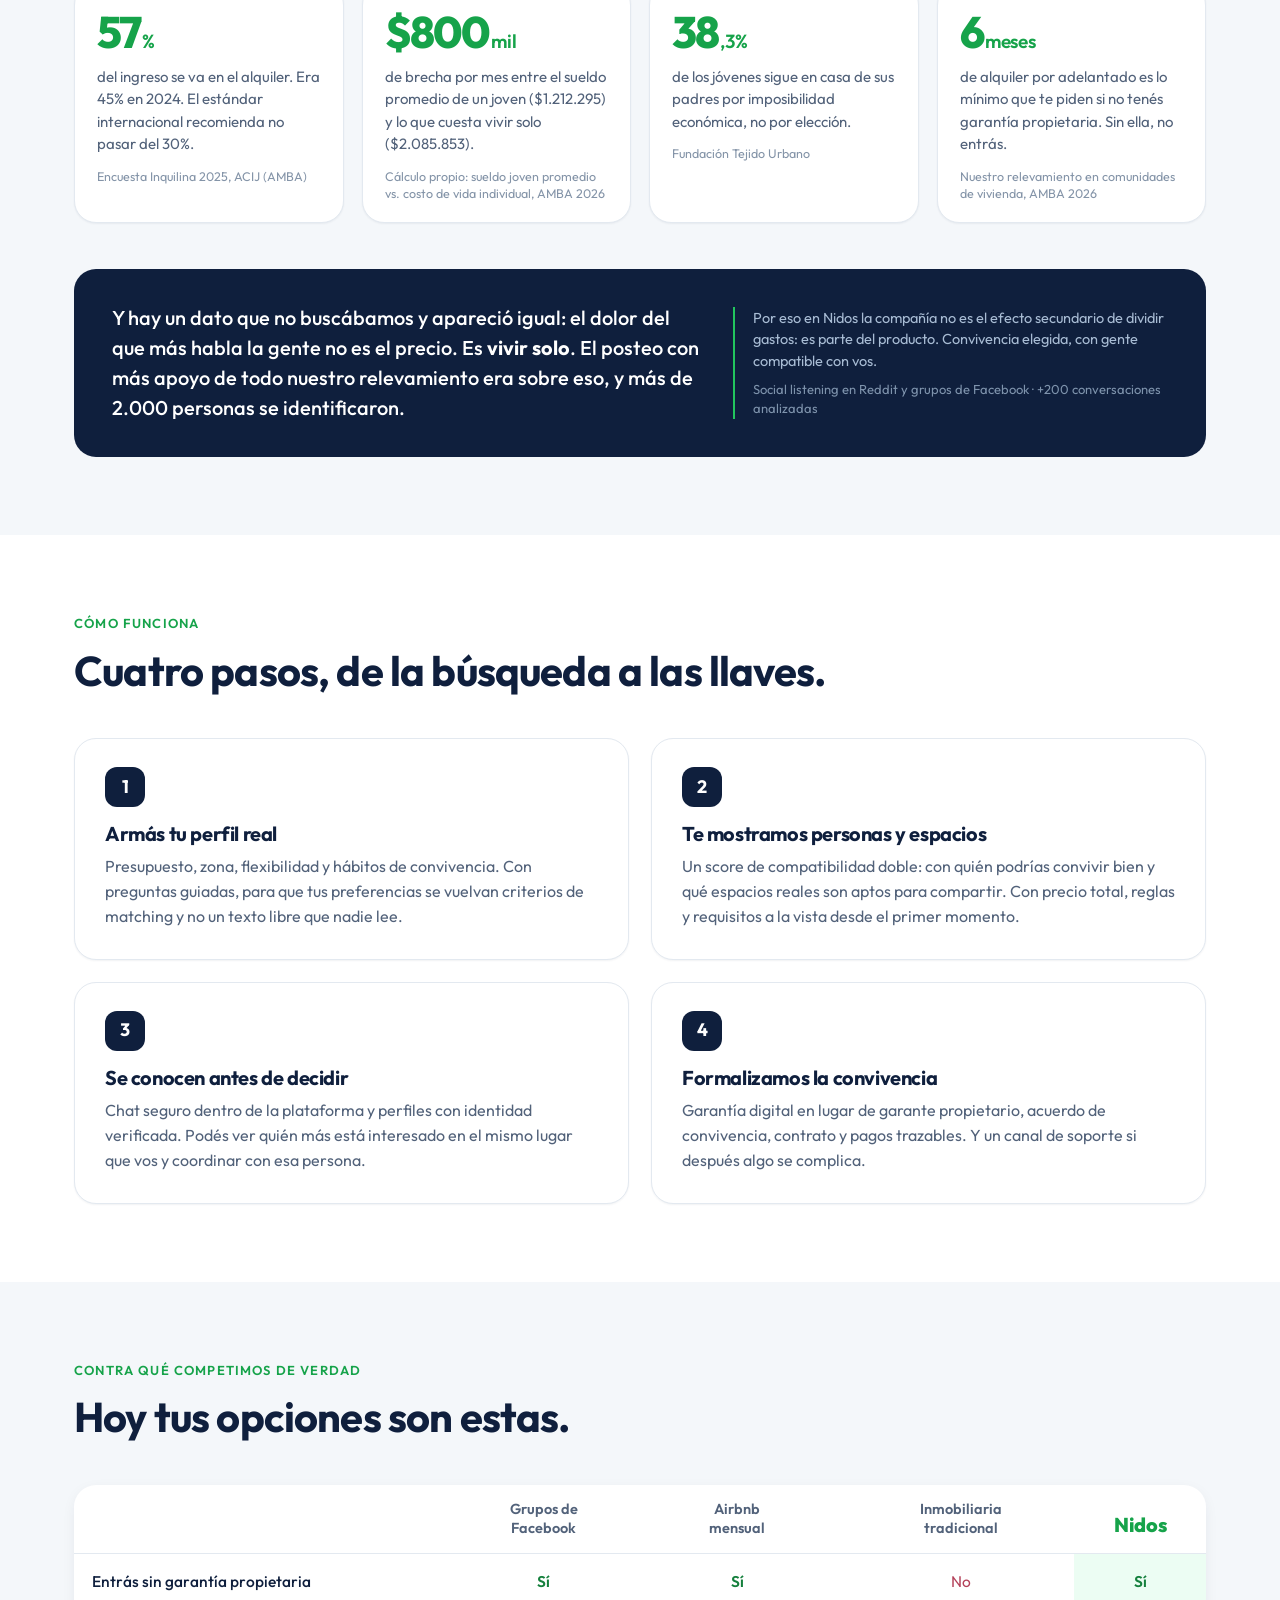
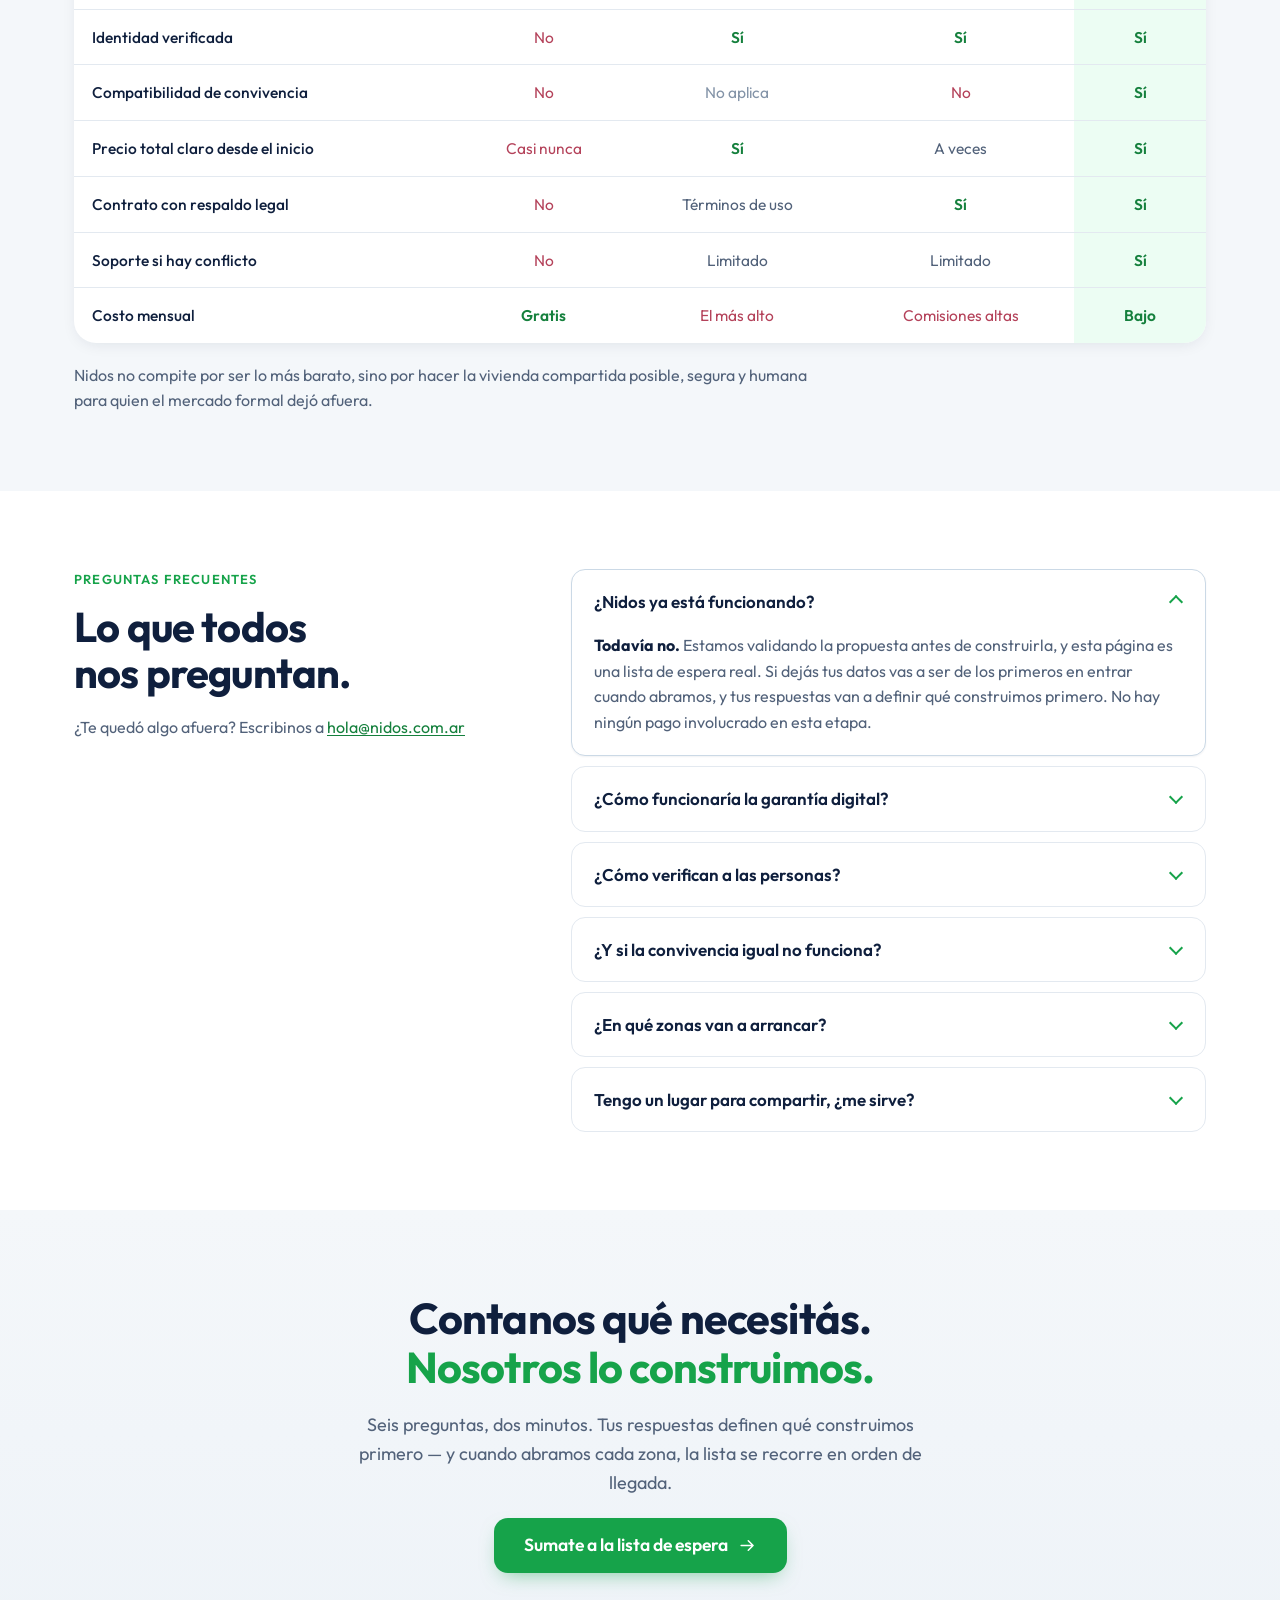
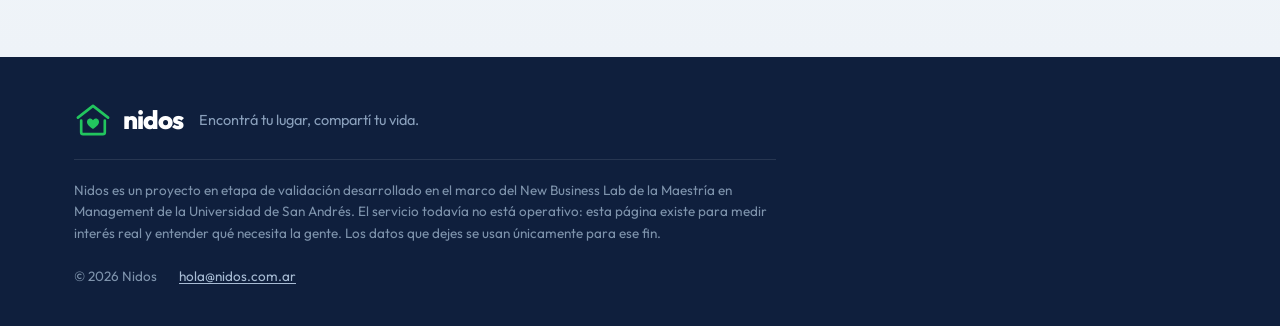
==== commit d03274d2: "Traduce los insights de la investigación a copy público - Reemplaza la cita textual del relevamiento" ====
--- a/index.html
+++ b/index.html
@@ -91,8 +91,9 @@
           <span class="accent">Encontrá tu nido.</span>
         </h1>
         <p class="hero__sub">
-          La plataforma que conecta personas compatibles para compartir
-          hogar, experiencias y momentos.
+          Match por <strong>hábitos, horarios, presupuesto y zona</strong>:
+          compartir casa con la persona correcta, no con la primera que
+          aparece.
         </p>
       </div>
 
@@ -187,8 +188,8 @@
       </span>
       <h3>Costos compartidos</h3>
       <p>Dividís alquiler, expensas, servicios e internet. Es la diferencia
-         entre vivir en el barrio donde querés estar y vivir donde te alcanza
-         sola la plata.</p>
+         entre elegir el barrio donde querés vivir y resignarte al que te
+         alcanza.</p>
     </article>
   </div>
 </section>
@@ -213,7 +214,7 @@
         <strong class="dato__num">$800<span>mil</span></strong>
         <p class="dato__label">de brecha por mes entre el sueldo promedio de un
            joven ($1.212.295) y lo que cuesta vivir solo ($2.085.853).</p>
-        <cite>Doc #3 · Evaluación de la oportunidad, NBL 2026</cite>
+        <cite>Cálculo propio: sueldo joven promedio vs. costo de vida individual, AMBA 2026</cite>
       </div>
       <div class="dato">
         <strong class="dato__num">38<span>,3%</span></strong>
@@ -225,20 +226,22 @@
         <strong class="dato__num">6<span>meses</span></strong>
         <p class="dato__label">de alquiler por adelantado es lo mínimo que te
            piden si no tenés garantía propietaria. Sin ella, no entrás.</p>
-        <cite>Relevamiento de mercado, AMBA 2026</cite>
+        <cite>Nuestro relevamiento en comunidades de vivienda, AMBA 2026</cite>
       </div>
     </div>
 
-    <blockquote class="quote">
-      <p>“Después de terminar con mi novia y mudarme a vivir solo tuve una
-         etapa de bastante ansiedad, y la comida se volvió una forma de escape:
-         delivery casi todos los días.”</p>
+    <aside class="quote">
+      <p>Y hay un dato que no buscábamos y apareció igual: el dolor del que
+         más habla la gente no es el precio. Es <strong>vivir solo</strong>.
+         El posteo con más apoyo de todo nuestro relevamiento era sobre eso,
+         y más de 2.000 personas se identificaron.</p>
       <footer>
-        Posteo con más apoyo de todo nuestro relevamiento: más de 2.000
-        personas se identificaron con él.
-        <span>Social listening en Reddit y grupos de Facebook, +200 conversaciones analizadas.</span>
+        Por eso en Nidos la compañía no es el efecto secundario de dividir
+        gastos: es parte del producto. Convivencia elegida, con gente
+        compatible con vos.
+        <span>Social listening en Reddit y grupos de Facebook · +200 conversaciones analizadas</span>
       </footer>
-    </blockquote>
+    </aside>
   </div>
 </section>
 
@@ -424,8 +427,9 @@
 <section class="cierre">
   <div class="wrap cierre__inner">
     <h2>Contanos qué necesitás.<br><span class="accent">Nosotros lo construimos.</span></h2>
-    <p>Seis preguntas, dos minutos. Es la forma más directa de que Nidos
-       termine siendo útil para alguien como vos.</p>
+    <p>Seis preguntas, dos minutos. Tus respuestas definen qué construimos
+       primero — y cuando abramos cada zona, la lista se recorre en orden
+       de llegada.</p>
     <button class="btn btn--primary btn--lg" data-scroll-to="hero">
       <span>Sumate a la lista de espera</span>
       <svg viewBox="0 0 24 24" aria-hidden="true"><path d="M4 12h15m-6-6 6 6-6 6" fill="none" stroke="currentColor" stroke-width="2" stroke-linecap="round" stroke-linejoin="round"/></svg>
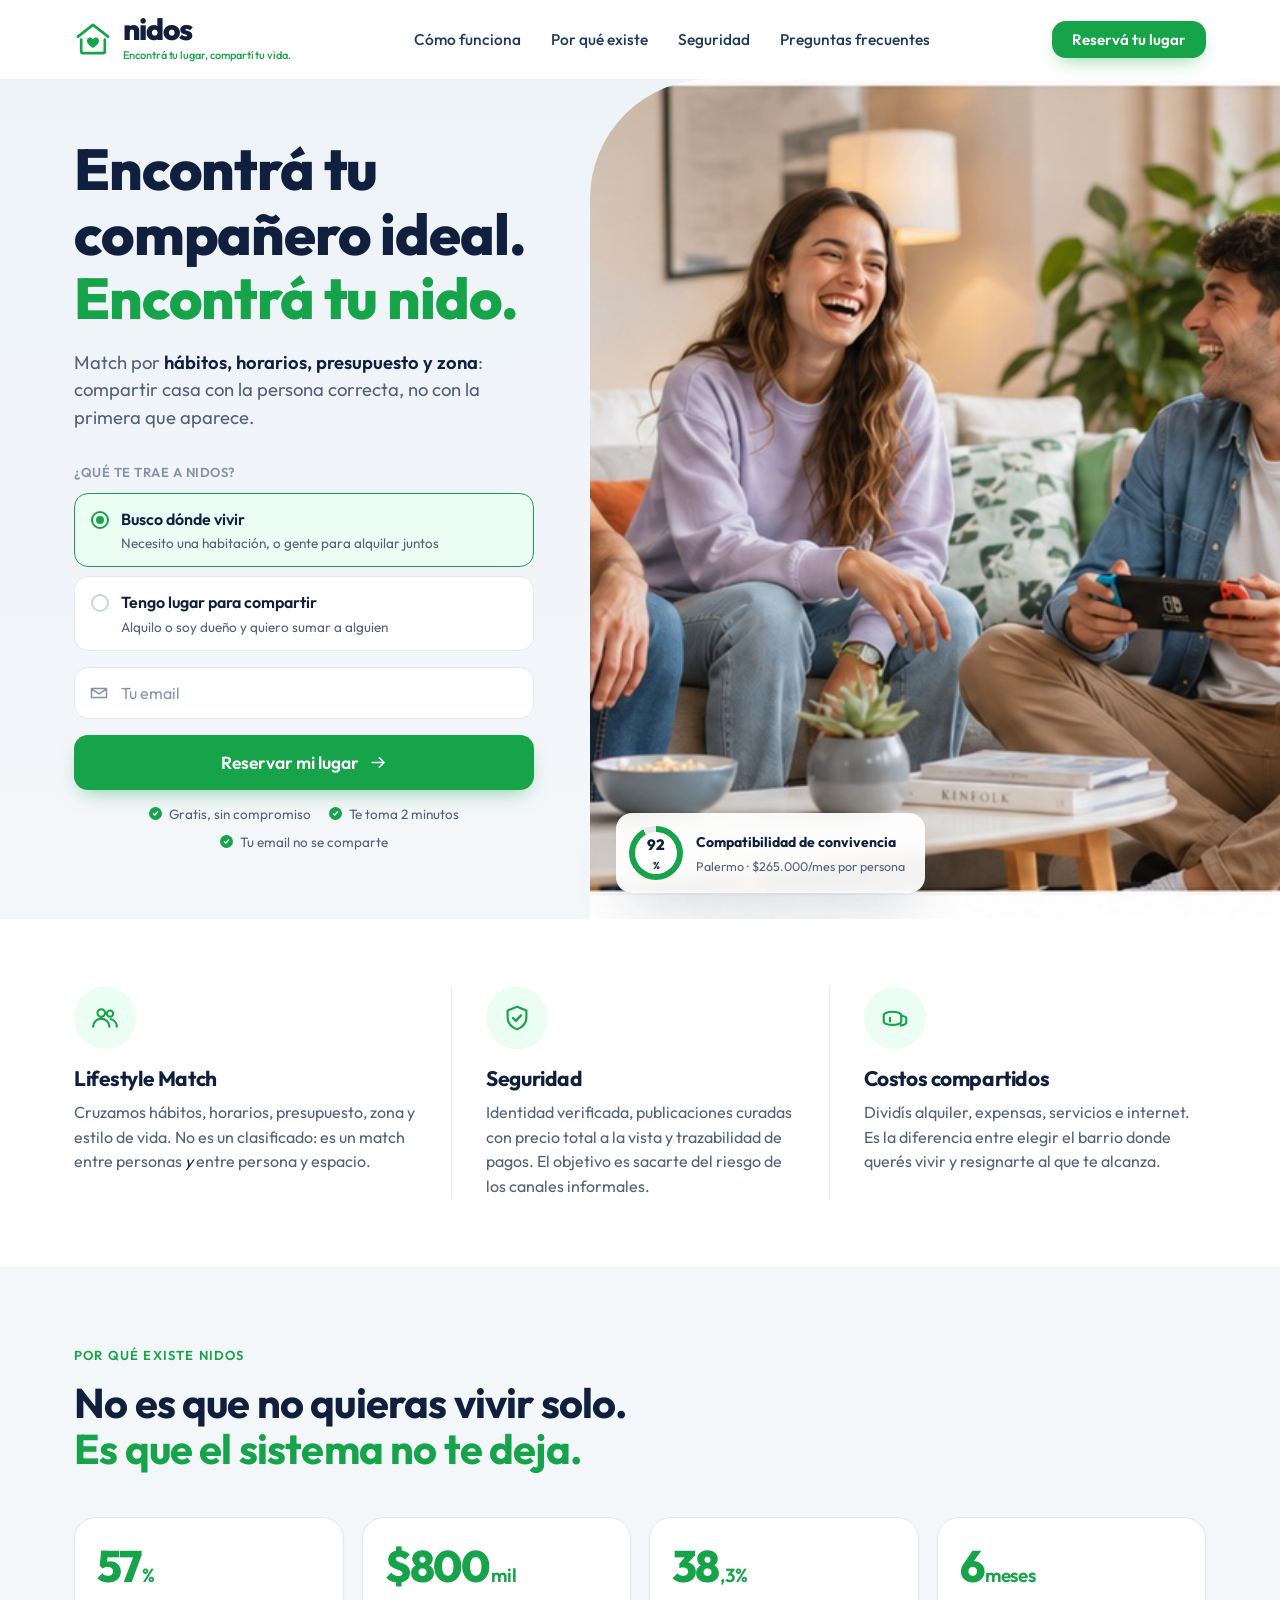
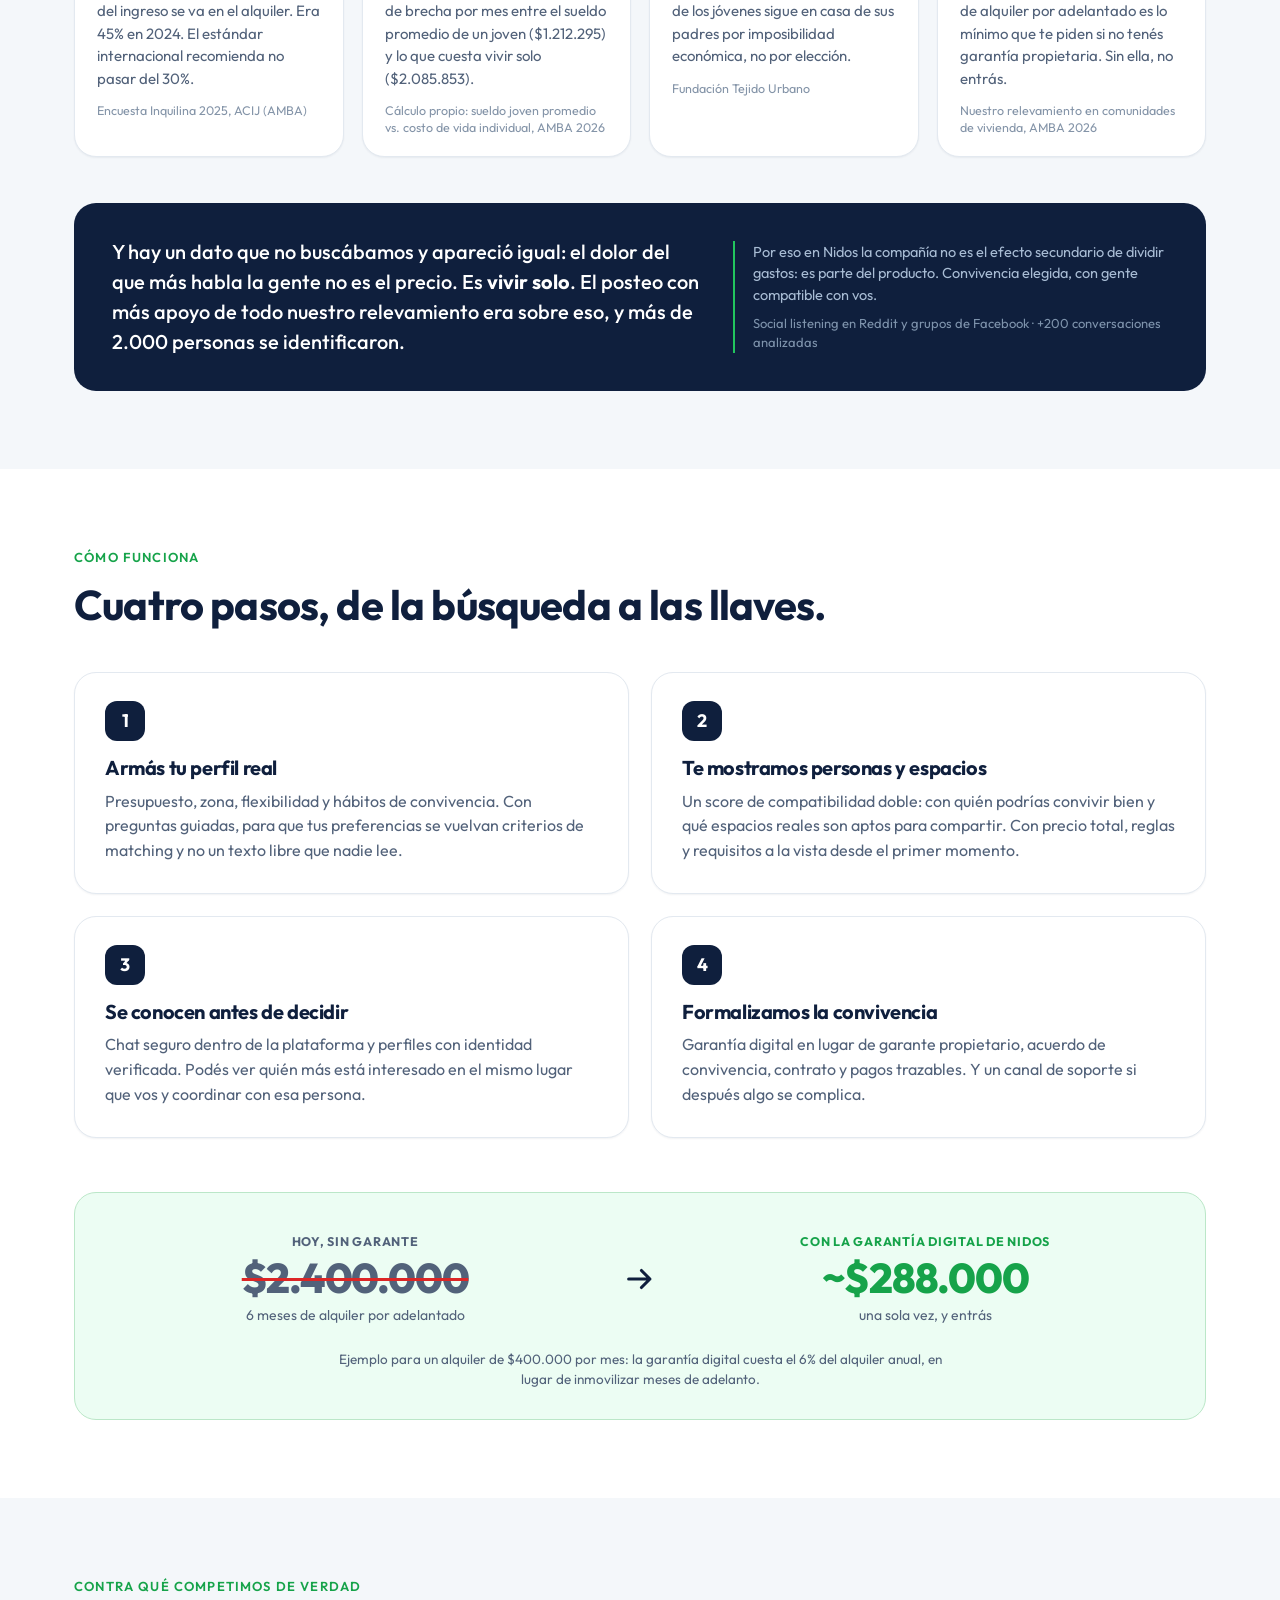
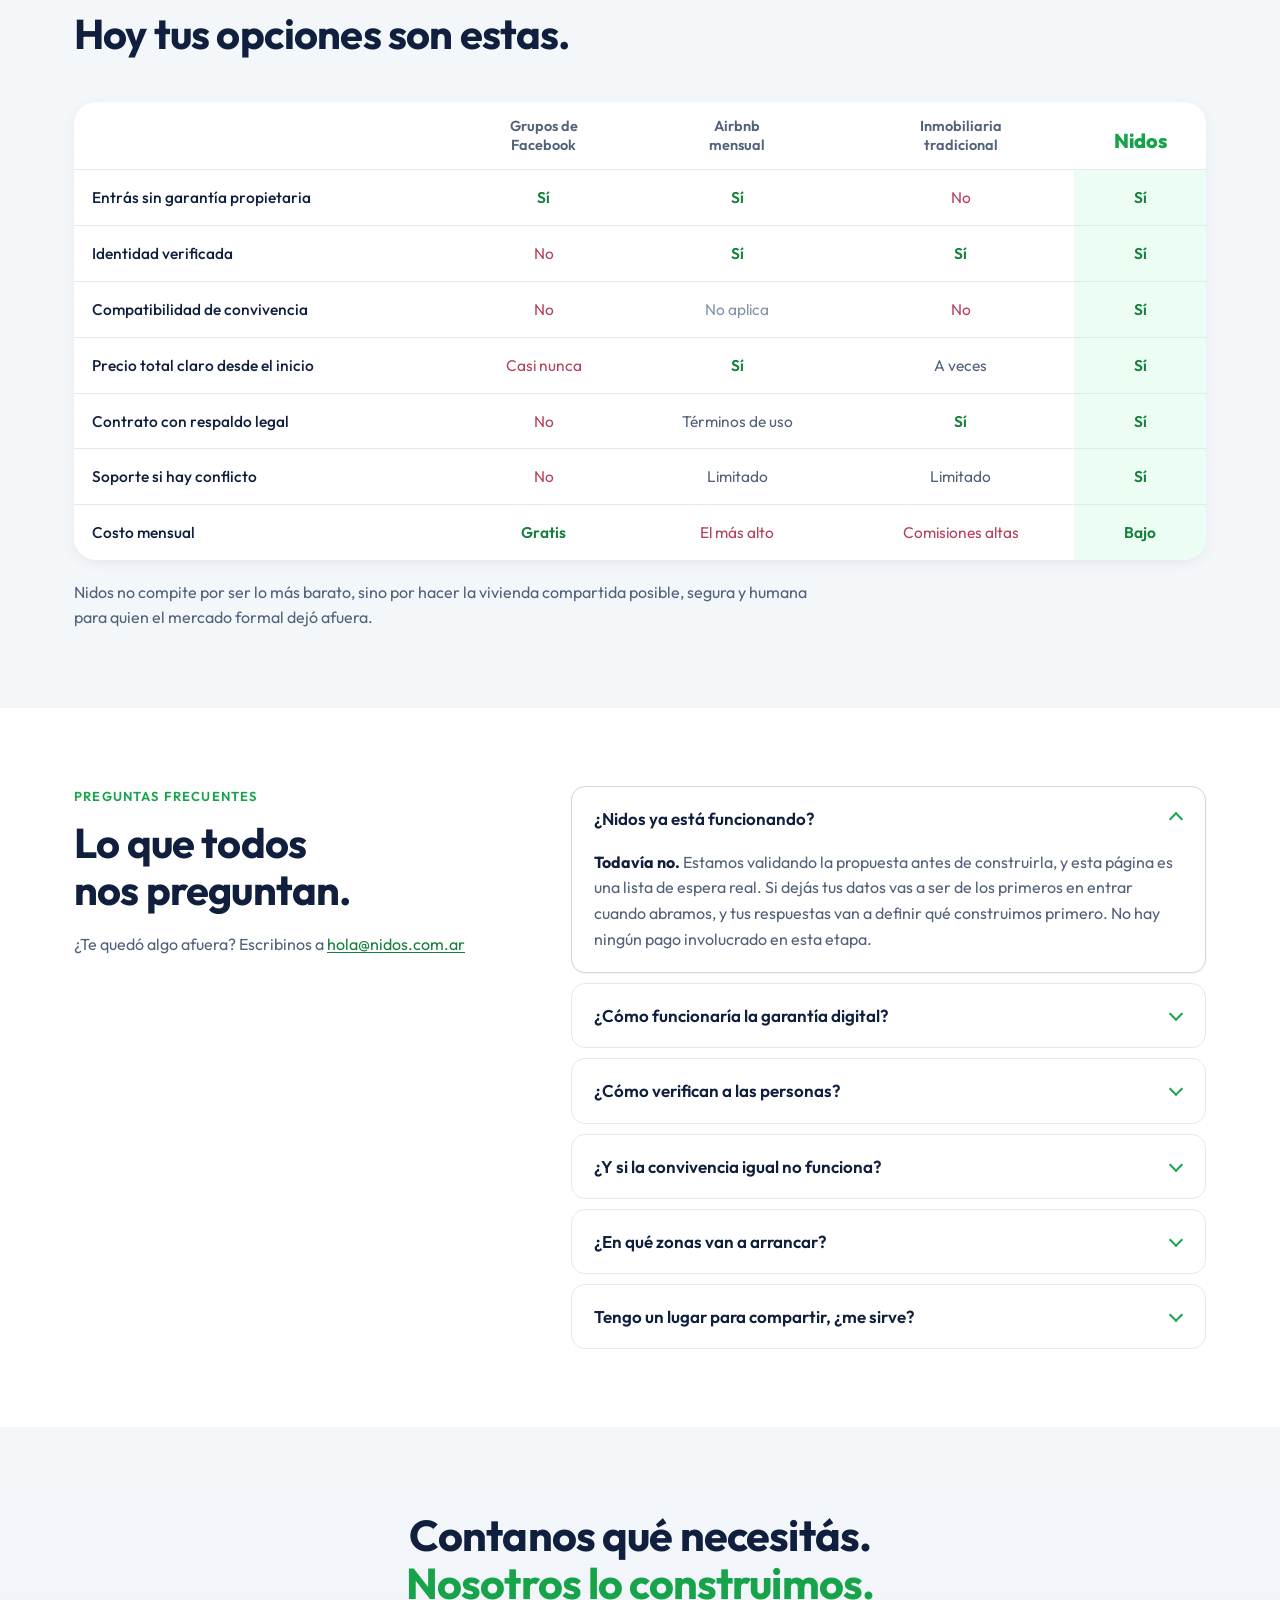
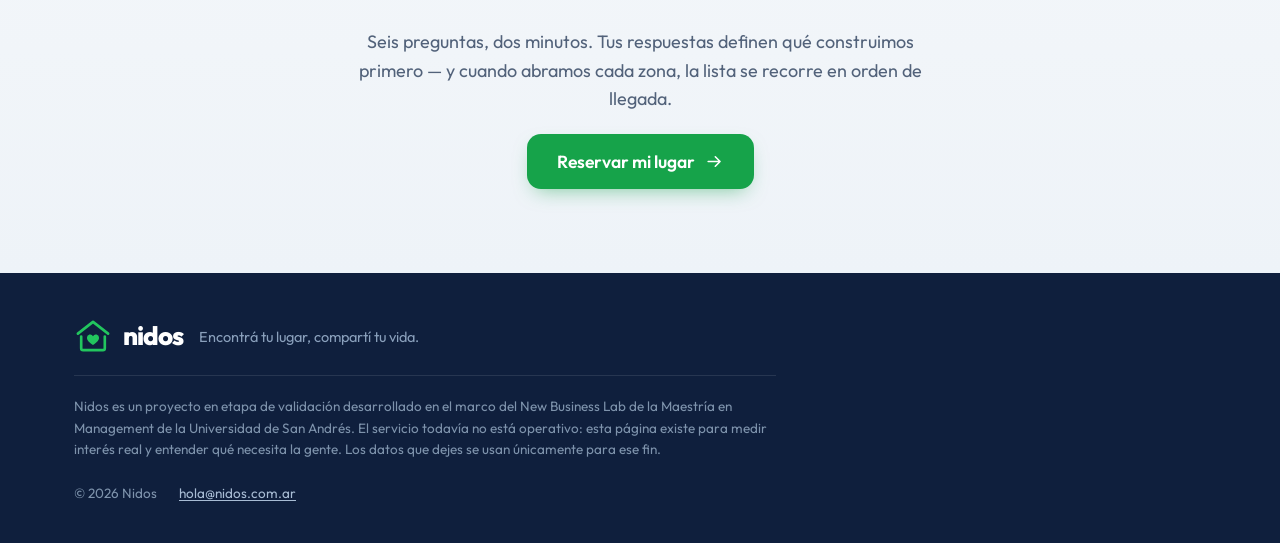
==== commit 99487fa6: "Sprint de CRO: menos fricción, más deseo, anclaje visible - Hero solo pide email; el nombre pasa al " ====
--- a/index.html
+++ b/index.html
@@ -75,7 +75,7 @@
       <a href="#faq">Preguntas frecuentes</a>
     </nav>
 
-    <button class="btn btn--primary btn--sm" data-scroll-to="hero">Sumate a la lista</button>
+    <button class="btn btn--primary btn--sm" data-scroll-to="hero">Reservá tu lugar</button>
   </div>
 </header>
 
@@ -130,31 +130,34 @@
         </fieldset>
 
         <div class="field">
-          <svg class="field__icon" viewBox="0 0 24 24" aria-hidden="true"><path d="M12 12a4 4 0 1 0 0-8 4 4 0 0 0 0 8ZM4.5 20a7.5 7.5 0 0 1 15 0" fill="none" stroke="currentColor" stroke-width="1.8" stroke-linecap="round"/></svg>
-          <input type="text" id="nombre" name="nombre" placeholder="Nombre" autocomplete="given-name" required>
-        </div>
-
-        <div class="field">
           <svg class="field__icon" viewBox="0 0 24 24" aria-hidden="true"><path d="M3 6.5h18v11H3zM3 7l9 6 9-6" fill="none" stroke="currentColor" stroke-width="1.8" stroke-linecap="round" stroke-linejoin="round"/></svg>
-          <input type="email" id="email" name="email" placeholder="Email" autocomplete="email" required>
+          <input type="email" id="email" name="email" placeholder="Tu email" autocomplete="email" required>
         </div>
 
         <p class="form-error" id="hero-error" role="alert" hidden></p>
 
         <button type="submit" class="btn btn--primary btn--block btn--lg">
-          <span>Sumate a la lista de espera</span>
+          <span>Reservar mi lugar</span>
           <svg viewBox="0 0 24 24" aria-hidden="true"><path d="M4 12h15m-6-6 6 6-6 6" fill="none" stroke="currentColor" stroke-width="2" stroke-linecap="round" stroke-linejoin="round"/></svg>
         </button>
 
-        <p class="hero__legal">
-          Te vamos a hacer 6 preguntas rápidas para entender qué necesitás.
-          No compartimos tu email con nadie y no hay ningún pago involucrado.
-        </p>
+        <ul class="hero__badges" aria-label="Qué implica sumarte">
+          <li>Gratis, sin compromiso</li>
+          <li>Te toma 2 minutos</li>
+          <li>Tu email no se comparte</li>
+        </ul>
       </form>
     </div>
 
     <div class="hero__media">
       <img src="assets/hero.jpg" width="872" height="555" alt="Tres personas jóvenes conversando y riéndose en el living de un departamento compartido." fetchpriority="high">
+      <div class="match-card" aria-hidden="true">
+        <div class="match-card__ring"><span>92<em>%</em></span></div>
+        <div class="match-card__info">
+          <strong>Compatibilidad de convivencia</strong>
+          <span>Palermo · $265.000/mes por persona</span>
+        </div>
+      </div>
     </div>
   </div>
 </section>
@@ -281,6 +284,26 @@
            después algo se complica.</p>
       </li>
     </ol>
+
+    <div class="garantia">
+      <div class="garantia__cols">
+        <div class="garantia__col garantia__col--hoy">
+          <span class="garantia__tag">Hoy, sin garante</span>
+          <strong>$2.400.000</strong>
+          <span class="garantia__det">6 meses de alquiler por adelantado</span>
+        </div>
+        <div class="garantia__vs" aria-hidden="true">
+          <svg viewBox="0 0 24 24"><path d="M4 12h15m-6-6 6 6-6 6" fill="none" stroke="currentColor" stroke-width="2.2" stroke-linecap="round" stroke-linejoin="round"/></svg>
+        </div>
+        <div class="garantia__col garantia__col--nidos">
+          <span class="garantia__tag">Con la garantía digital de Nidos</span>
+          <strong>~$288.000</strong>
+          <span class="garantia__det">una sola vez, y entrás</span>
+        </div>
+      </div>
+      <p class="garantia__nota">Ejemplo para un alquiler de $400.000 por mes: la garantía
+         digital cuesta el 6% del alquiler anual, en lugar de inmovilizar meses de adelanto.</p>
+    </div>
   </div>
 </section>
 
@@ -431,7 +454,7 @@
        primero — y cuando abramos cada zona, la lista se recorre en orden
        de llegada.</p>
     <button class="btn btn--primary btn--lg" data-scroll-to="hero">
-      <span>Sumate a la lista de espera</span>
+      <span>Reservar mi lugar</span>
       <svg viewBox="0 0 24 24" aria-hidden="true"><path d="M4 12h15m-6-6 6 6-6 6" fill="none" stroke="currentColor" stroke-width="2" stroke-linecap="round" stroke-linejoin="round"/></svg>
     </button>
     <p class="cierre__count" id="cierre-count" hidden></p>
@@ -510,6 +533,12 @@
   </div>
 </div>
 
+<div class="sticky-cta" id="sticky-cta">
+  <button class="btn btn--primary btn--block" data-scroll-to="hero">
+    <span>Reservar mi lugar</span>
+  </button>
+</div>
+
 <div class="toast" id="toast" role="status" aria-live="polite" hidden></div>
 
 <script src="assets/app.js"></script>
--- a/assets/styles.css
+++ b/assets/styles.css
@@ -237,11 +237,57 @@
   color: var(--slate-light); text-align: center;
 }
 
-.hero__media { min-width: 0; align-self: stretch; display: flex; }
+.hero__badges {
+  list-style: none; margin: 14px 0 0; padding: 0;
+  display: flex; flex-wrap: wrap; justify-content: center; gap: 6px 18px;
+}
+.hero__badges li {
+  position: relative; padding-left: 20px;
+  font-size: 13.5px; color: var(--slate); white-space: nowrap;
+}
+.hero__badges li::before {
+  content: ''; position: absolute; left: 0; top: 3px;
+  width: 13px; height: 13px; border-radius: 50%;
+  background: var(--green)
+    url("data:image/svg+xml,%3Csvg xmlns='http://www.w3.org/2000/svg' viewBox='0 0 24 24'%3E%3Cpath d='m6.5 12.5 3.6 3.6 7.4-8' fill='none' stroke='white' stroke-width='3.4' stroke-linecap='round' stroke-linejoin='round'/%3E%3C/svg%3E")
+    center / 9px no-repeat;
+}
+
+.hero__media { min-width: 0; align-self: stretch; display: flex; position: relative; }
 .hero__media img {
   width: 100%; height: 100%;
   border-radius: 120px 0 0 0;
   object-fit: cover; object-position: center;
+}
+
+/* Tarjeta ilustrativa del producto flotando sobre la foto */
+.match-card {
+  position: absolute; left: 26px; bottom: 26px;
+  display: flex; align-items: center; gap: 13px;
+  padding: 13px 20px 13px 13px;
+  background: rgba(255, 255, 255, .94);
+  backdrop-filter: blur(6px); -webkit-backdrop-filter: blur(6px);
+  border-radius: 16px; box-shadow: var(--shadow-lg);
+  animation: flotar 5.5s ease-in-out infinite;
+}
+.match-card__ring {
+  width: 54px; height: 54px; border-radius: 50%; flex: none;
+  background: conic-gradient(var(--green) 0 331deg, #E2E8F0 331deg 360deg);
+  display: grid; place-items: center;
+}
+.match-card__ring span {
+  width: 42px; height: 42px; border-radius: 50%; background: #fff;
+  display: grid; place-items: center;
+  font-size: 15px; font-weight: 800; color: var(--navy); letter-spacing: -.03em;
+}
+.match-card__ring em { font-style: normal; font-size: 10px; font-weight: 700; }
+.match-card__info { display: grid; gap: 2px; }
+.match-card__info strong { font-size: 14px; color: var(--navy); font-weight: 700; }
+.match-card__info span { font-size: 12.5px; color: var(--slate); }
+
+@keyframes flotar {
+  0%, 100% { transform: translateY(0); }
+  50%      { transform: translateY(-7px); }
 }
 
 /* En desktop la foto sangra hasta el borde derecho, como en el mockup.
@@ -621,6 +667,61 @@
 }
 .gracias__pos span { display: block; font-size: 14.5px; color: var(--slate); margin-top: 7px; }
 .gracias__acciones { display: grid; gap: 10px; margin-top: 26px; }
+
+/* --------------------------------------------------------------- GARANTÍA -- */
+.garantia {
+  margin-top: 54px; padding: 38px 42px 30px;
+  background: var(--green-soft);
+  border: 1.5px solid #BBE7C8; border-radius: var(--radius-lg);
+}
+.garantia__cols {
+  display: grid; grid-template-columns: 1fr auto 1fr;
+  gap: 30px; align-items: center;
+}
+.garantia__col { display: grid; gap: 4px; justify-items: center; text-align: center; }
+.garantia__tag {
+  font-size: 12.5px; font-weight: 700; letter-spacing: .06em;
+  text-transform: uppercase; color: var(--slate);
+}
+.garantia__col strong {
+  font-size: clamp(1.9rem, 3.4vw, 2.6rem); font-weight: 800;
+  letter-spacing: -.03em; line-height: 1.1;
+}
+.garantia__col--hoy strong { color: var(--slate); text-decoration: line-through; text-decoration-thickness: 3px; text-decoration-color: #DC2626; }
+.garantia__col--nidos strong { color: var(--green); }
+.garantia__col--nidos .garantia__tag { color: var(--green); }
+.garantia__det { font-size: 14px; color: var(--slate); }
+.garantia__vs { width: 34px; height: 34px; color: var(--navy); }
+.garantia__vs svg { width: 100%; height: 100%; }
+.garantia__nota {
+  margin: 22px auto 0; max-width: 46em; text-align: center;
+  font-size: 13.5px; line-height: 1.5; color: var(--slate);
+}
+
+/* ------------------------------------------------------------- STICKY CTA -- */
+.sticky-cta {
+  position: fixed; left: 0; right: 0; bottom: 0; z-index: 250;
+  padding: 10px 16px calc(10px + env(safe-area-inset-bottom));
+  background: rgba(255, 255, 255, .96);
+  backdrop-filter: blur(8px); -webkit-backdrop-filter: blur(8px);
+  border-top: 1px solid var(--line);
+  box-shadow: 0 -8px 24px rgba(15, 31, 61, .10);
+  transform: translateY(110%); visibility: hidden;
+  transition: transform .3s ease, visibility .3s;
+}
+.sticky-cta.is-on { transform: none; visibility: visible; }
+@media (min-width: 721px) { .sticky-cta { display: none; } }
+body.modal-abierta .sticky-cta { display: none; }
+
+/* ----------------------------------------------------- APARICIÓN AL SCROLL -- */
+.reveal { opacity: 0; transform: translateY(18px); transition: opacity .55s ease, transform .55s ease; }
+.reveal.is-in { opacity: 1; transform: none; }
+
+@media (prefers-reduced-motion: reduce) {
+  .reveal { opacity: 1; transform: none; transition: none; }
+  .match-card { animation: none; }
+  html { scroll-behavior: auto; }
+}
 
 /* ------------------------------------------------------------------ TOAST -- */
 .toast {
@@ -680,6 +781,16 @@
   .quote { grid-template-columns: 1fr; gap: 22px; padding: 26px 24px; }
   .quote > p { font-size: 18px; }
 
+  .match-card { left: 12px; bottom: 12px; padding: 10px 14px 10px 10px; gap: 10px; }
+  .match-card__ring { width: 44px; height: 44px; }
+  .match-card__ring span { width: 34px; height: 34px; font-size: 12.5px; }
+  .match-card__info strong { font-size: 12.5px; }
+  .match-card__info span { font-size: 11px; }
+
+  .garantia { margin-top: 40px; padding: 26px 20px 22px; }
+  .garantia__cols { grid-template-columns: 1fr; gap: 16px; }
+  .garantia__vs { transform: rotate(90deg); margin-inline: auto; width: 26px; height: 26px; }
+
   .pasos__list { grid-template-columns: 1fr; }
   .paso { padding: 24px 22px 26px; }
 
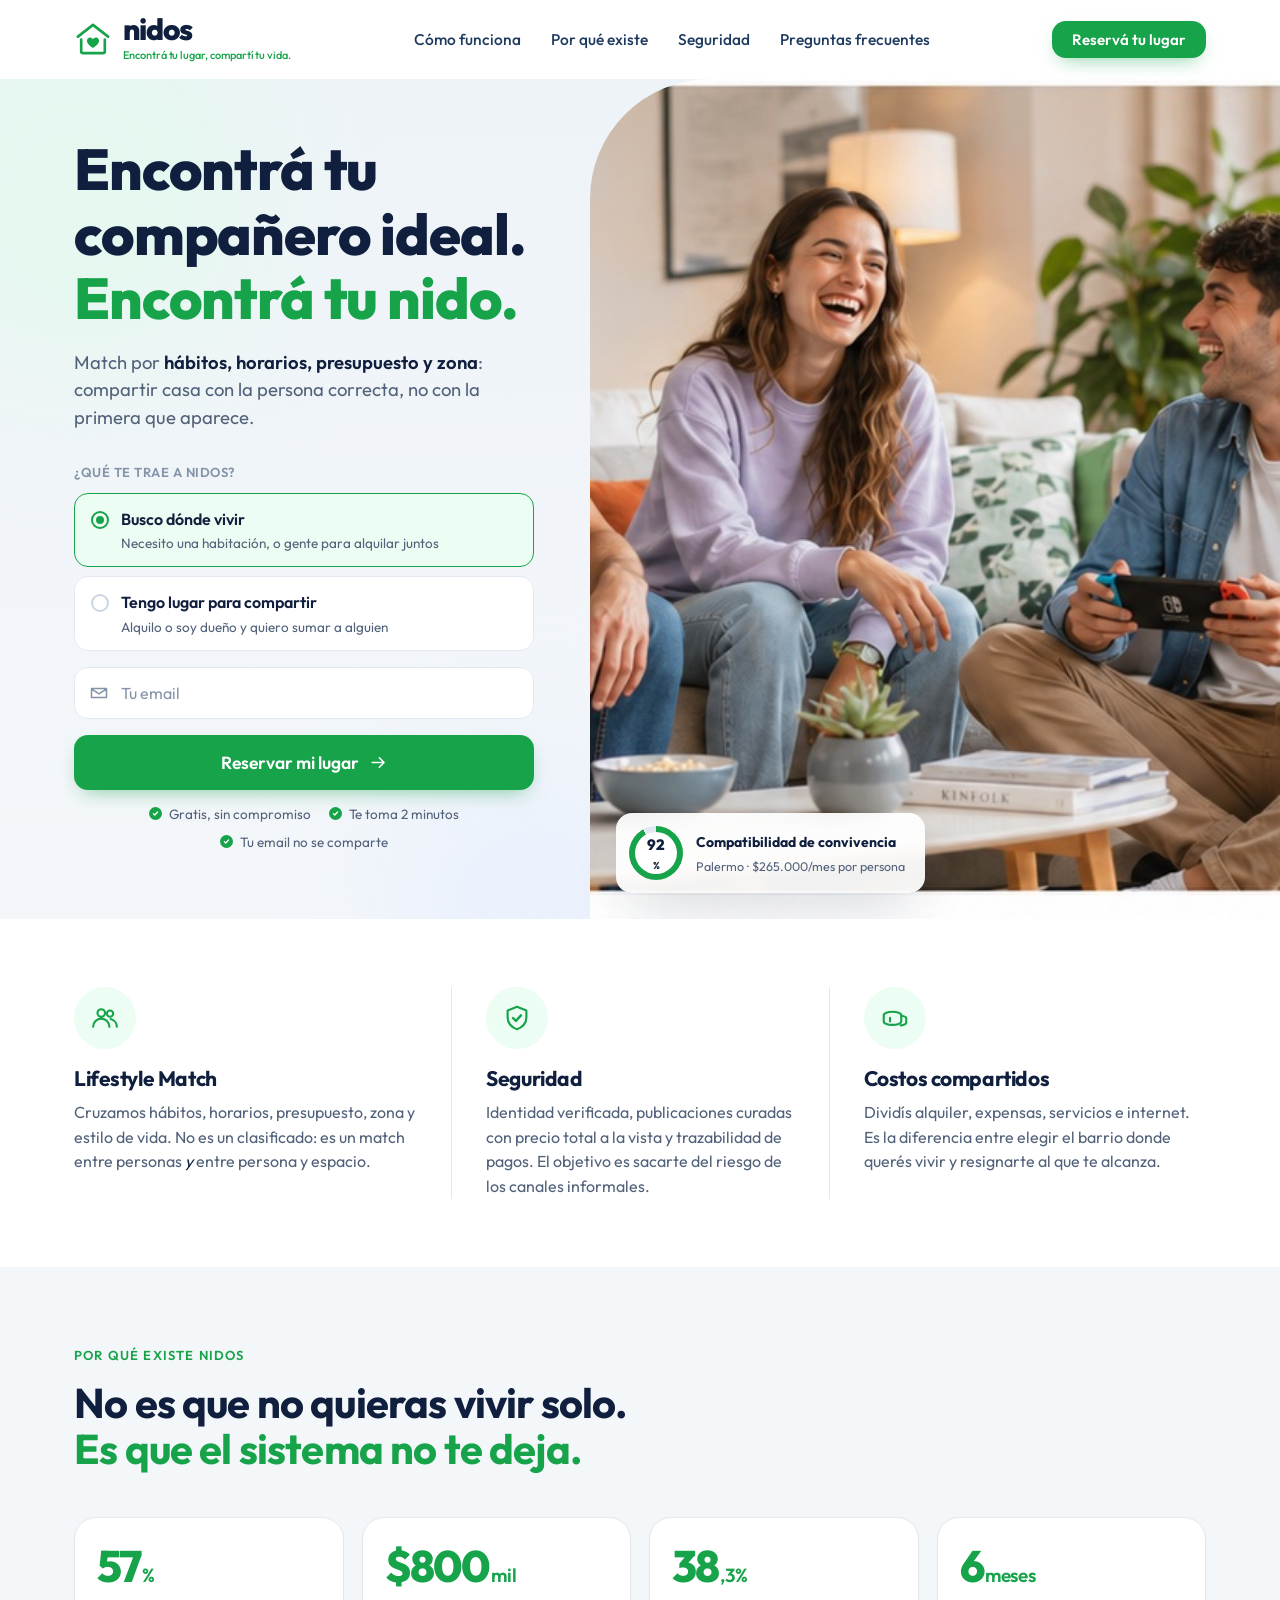
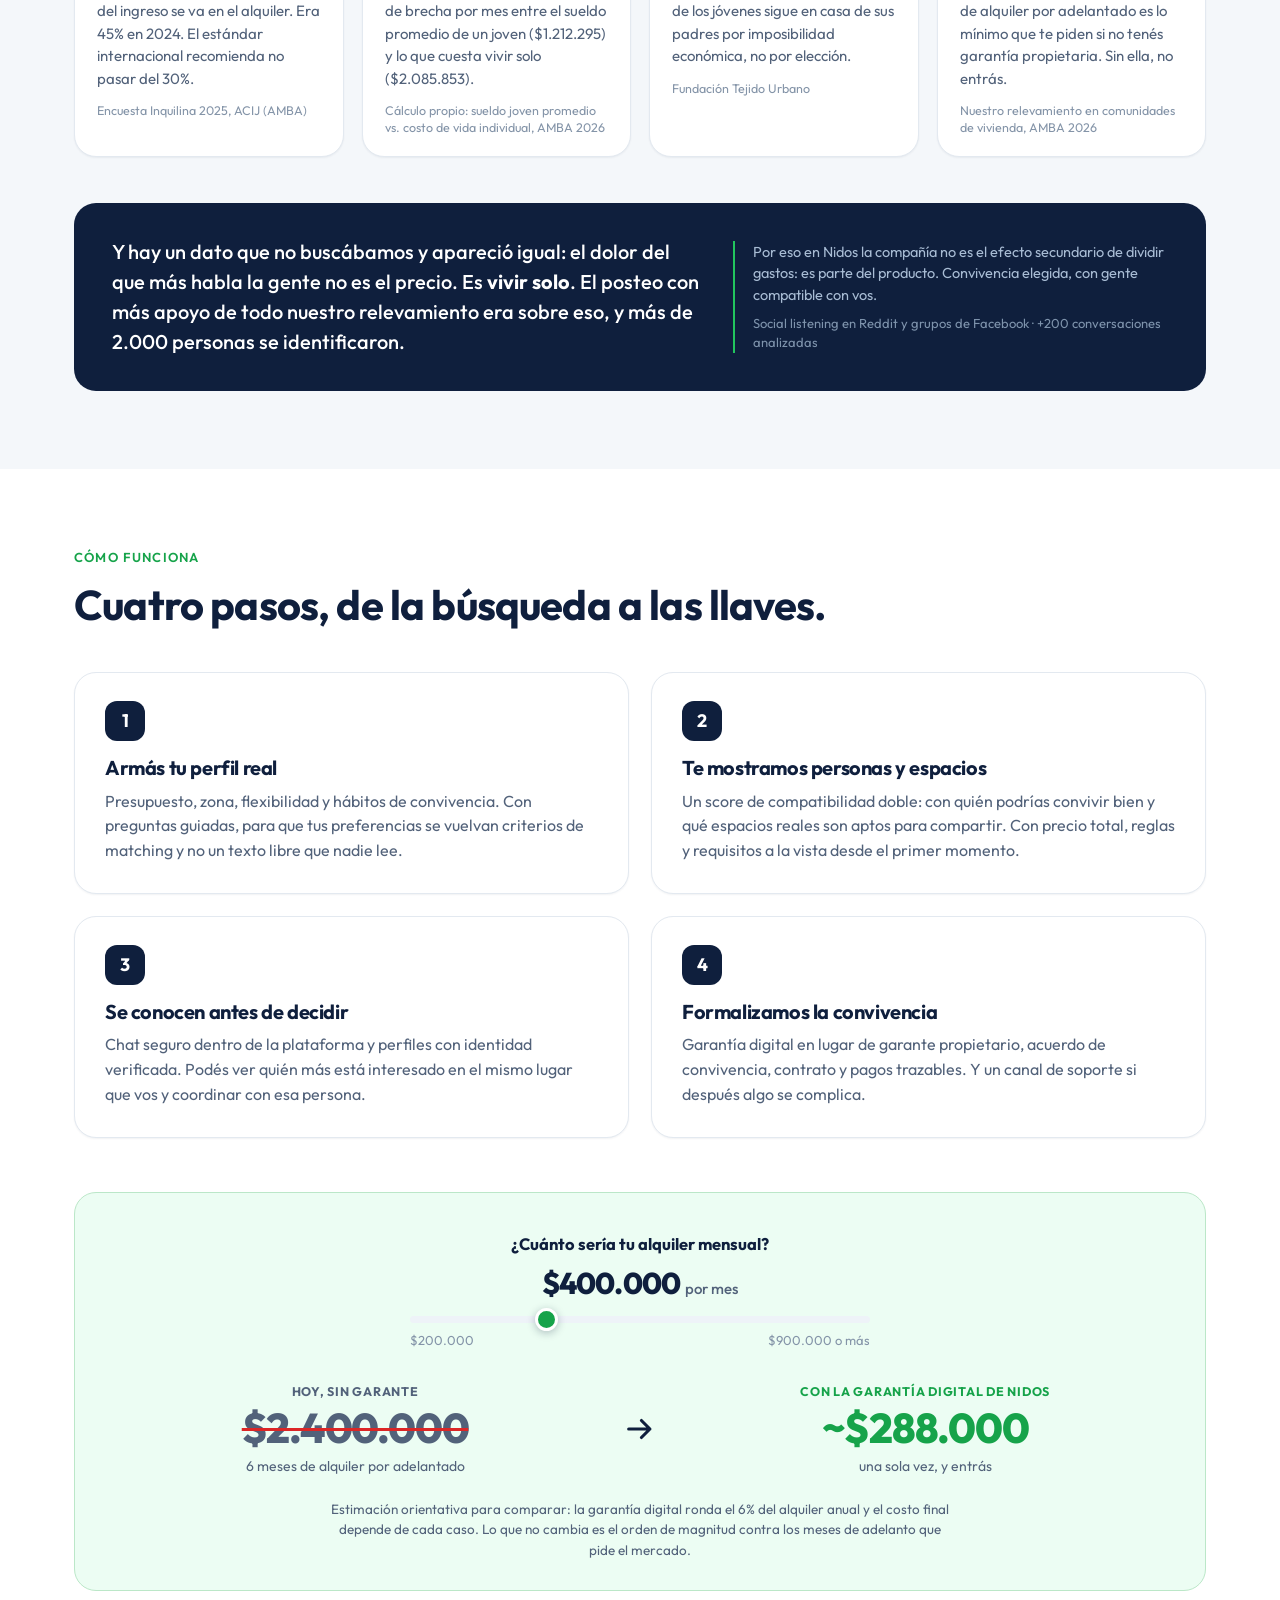
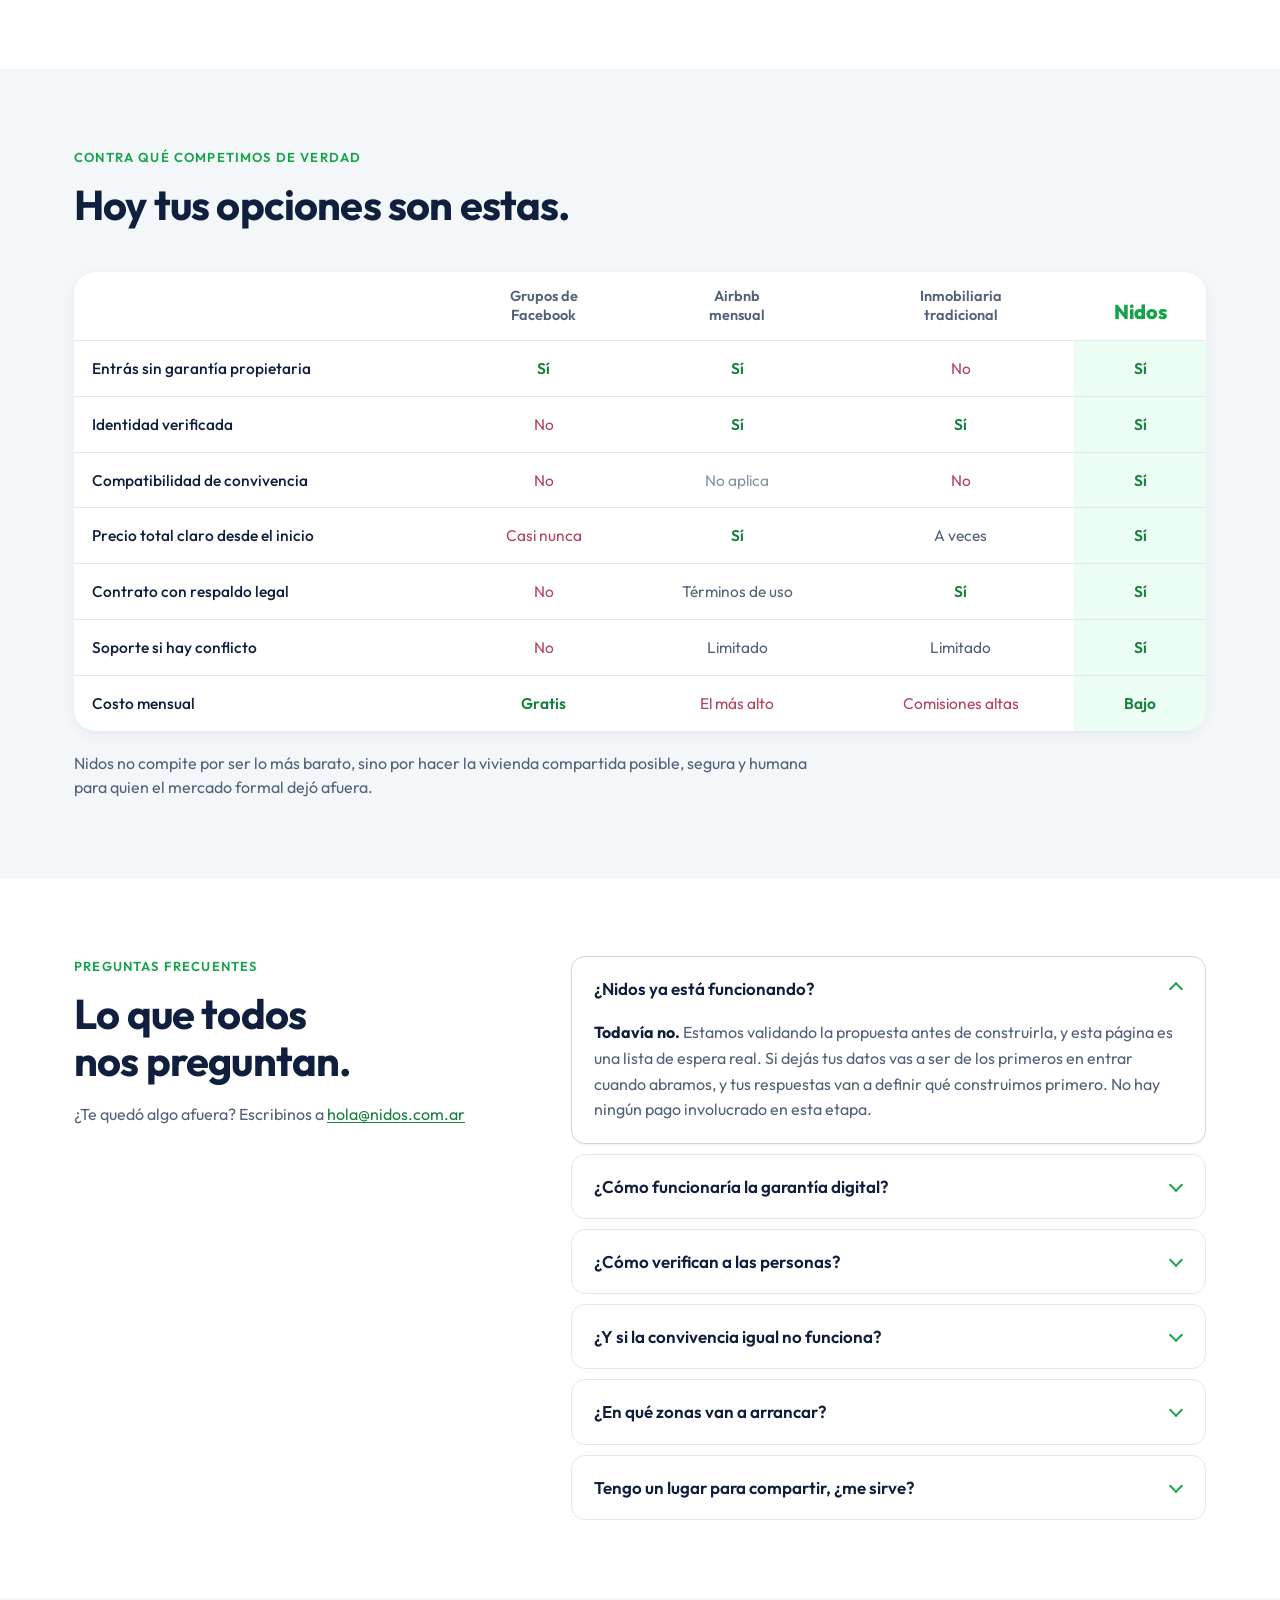
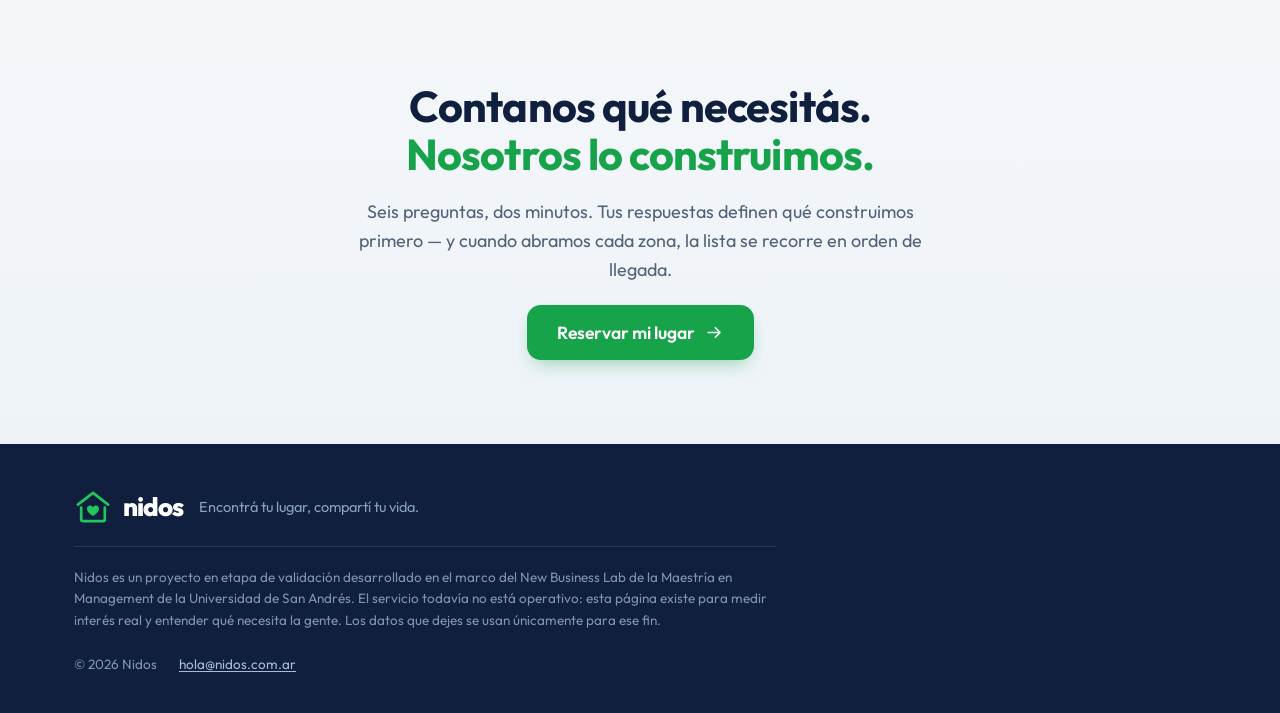
==== commit 2a0f2f4f: "Más movimiento y calculadora de garantía interactiva - La franja de garantía ahora es una calculador" ====
--- a/index.html
+++ b/index.html
@@ -286,10 +286,17 @@
     </ol>
 
     <div class="garantia">
+      <div class="garantia__slider rango">
+        <label class="garantia__pregunta" for="g-alquiler">¿Cuánto sería tu alquiler mensual?</label>
+        <p class="rango__valor" id="g-valor">$400.000 <span>por mes</span></p>
+        <input type="range" id="g-alquiler" min="200000" max="900000" step="25000" value="400000"
+               aria-describedby="g-valor">
+        <div class="rango__escala"><span>$200.000</span><span>$900.000 o más</span></div>
+      </div>
       <div class="garantia__cols">
         <div class="garantia__col garantia__col--hoy">
           <span class="garantia__tag">Hoy, sin garante</span>
-          <strong>$2.400.000</strong>
+          <strong id="g-hoy">$2.400.000</strong>
           <span class="garantia__det">6 meses de alquiler por adelantado</span>
         </div>
         <div class="garantia__vs" aria-hidden="true">
@@ -297,12 +304,13 @@
         </div>
         <div class="garantia__col garantia__col--nidos">
           <span class="garantia__tag">Con la garantía digital de Nidos</span>
-          <strong>~$288.000</strong>
+          <strong id="g-nidos">~$288.000</strong>
           <span class="garantia__det">una sola vez, y entrás</span>
         </div>
       </div>
-      <p class="garantia__nota">Ejemplo para un alquiler de $400.000 por mes: la garantía
-         digital cuesta el 6% del alquiler anual, en lugar de inmovilizar meses de adelanto.</p>
+      <p class="garantia__nota">Estimación orientativa para comparar: la garantía digital
+         ronda el 6% del alquiler anual y el costo final depende de cada caso. Lo que no
+         cambia es el orden de magnitud contra los meses de adelanto que pide el mercado.</p>
     </div>
   </div>
 </section>
--- a/assets/styles.css
+++ b/assets/styles.css
@@ -674,6 +674,14 @@
   background: var(--green-soft);
   border: 1.5px solid #BBE7C8; border-radius: var(--radius-lg);
 }
+.garantia__slider {
+  max-width: 460px; margin: 0 auto 30px; text-align: center;
+}
+.garantia__pregunta {
+  display: block; font-size: 16.5px; font-weight: 700;
+  color: var(--navy); margin-bottom: 10px;
+}
+.garantia__slider .rango__valor { justify-content: center; }
 .garantia__cols {
   display: grid; grid-template-columns: 1fr auto 1fr;
   gap: 30px; align-items: center;
@@ -717,8 +725,92 @@
 .reveal { opacity: 0; transform: translateY(18px); transition: opacity .55s ease, transform .55s ease; }
 .reveal.is-in { opacity: 1; transform: none; }
 
+.reveal-fila { opacity: 0; transition: opacity .5s ease; }
+.reveal-fila.is-in { opacity: 1; }
+
+/* ------------------------------------------------------------- MOVIMIENTO -- */
+/* Entrada del hero al cargar */
+@media (prefers-reduced-motion: no-preference) {
+  .hero__copy .variant { animation: subir .65s ease-out backwards; }
+  .hero__copy .hero__form { animation: subir .65s .15s ease-out backwards; }
+  .hero__media img { animation: revelarFoto .8s ease-out backwards; }
+  .match-card {
+    animation: entrarCard .5s .55s cubic-bezier(.34, 1.56, .64, 1) backwards,
+               flotar 5.5s 1.2s ease-in-out infinite;
+  }
+}
+@keyframes subir {
+  from { opacity: 0; transform: translateY(22px); }
+}
+@keyframes revelarFoto {
+  from { opacity: 0; transform: scale(1.035); }
+}
+@keyframes entrarCard {
+  from { opacity: 0; transform: translateY(14px) scale(.92); }
+}
+
+/* El anillo de compatibilidad se dibuja solo */
+@property --arc {
+  syntax: '<angle>'; initial-value: 331deg; inherits: false;
+}
+.match-card__ring {
+  background: conic-gradient(var(--green) 0 var(--arc), #E2E8F0 var(--arc) 360deg);
+}
+@media (prefers-reduced-motion: no-preference) {
+  .match-card__ring { animation: dibujarArco 1.1s .75s ease-out backwards; }
+}
+@keyframes dibujarArco {
+  from { --arc: 0deg; }
+  to   { --arc: 331deg; }
+}
+
+/* Fondo del hero: dos manchas de color que derivan lento (solo desktop) */
+.hero { position: relative; }
+.hero__inner { position: relative; z-index: 1; }
+@media (min-width: 1021px) and (prefers-reduced-motion: no-preference) {
+  .hero::before, .hero::after {
+    content: ''; position: absolute; border-radius: 50%;
+    filter: blur(70px); opacity: .5; pointer-events: none;
+  }
+  .hero::before {
+    width: 380px; height: 380px; left: -110px; top: -80px;
+    background: #DCFCE7;
+    animation: derivar 26s ease-in-out infinite alternate;
+  }
+  .hero::after {
+    width: 300px; height: 300px; left: 30%; bottom: -140px;
+    background: #E0EAFF;
+    animation: derivar 32s 4s ease-in-out infinite alternate-reverse;
+  }
+}
+@keyframes derivar {
+  from { transform: translate(0, 0) scale(1); }
+  to   { transform: translate(70px, 40px) scale(1.15); }
+}
+
+/* Micro-interacciones */
+.btn svg { transition: transform .2s ease; }
+.btn:hover svg { transform: translateX(3px); }
+.btn--primary { transition: background .15s, transform .15s ease, box-shadow .15s ease; }
+.btn--primary:hover { transform: translateY(-1px); box-shadow: 0 6px 18px rgba(22, 163, 74, .32); }
+.btn--primary:active { transform: translateY(0); }
+
+.puerta__box { transition: border-color .15s, background .15s, transform .15s ease, box-shadow .15s ease; }
+.puerta:hover .puerta__box { transform: translateY(-1.5px); box-shadow: var(--shadow); }
+
+.dato { transition: transform .2s ease, box-shadow .2s ease; }
+.dato:hover { transform: translateY(-3px); box-shadow: var(--shadow-lg); }
+
+.nav__links a { position: relative; }
+.nav__links a::after {
+  content: ''; position: absolute; left: 0; right: 0; bottom: -5px;
+  height: 2px; border-radius: 2px; background: var(--green);
+  transform: scaleX(0); transform-origin: left; transition: transform .22s ease;
+}
+.nav__links a:hover::after { transform: scaleX(1); }
+
 @media (prefers-reduced-motion: reduce) {
-  .reveal { opacity: 1; transform: none; transition: none; }
+  .reveal, .reveal-fila { opacity: 1; transform: none; transition: none; }
   .match-card { animation: none; }
   html { scroll-behavior: auto; }
 }
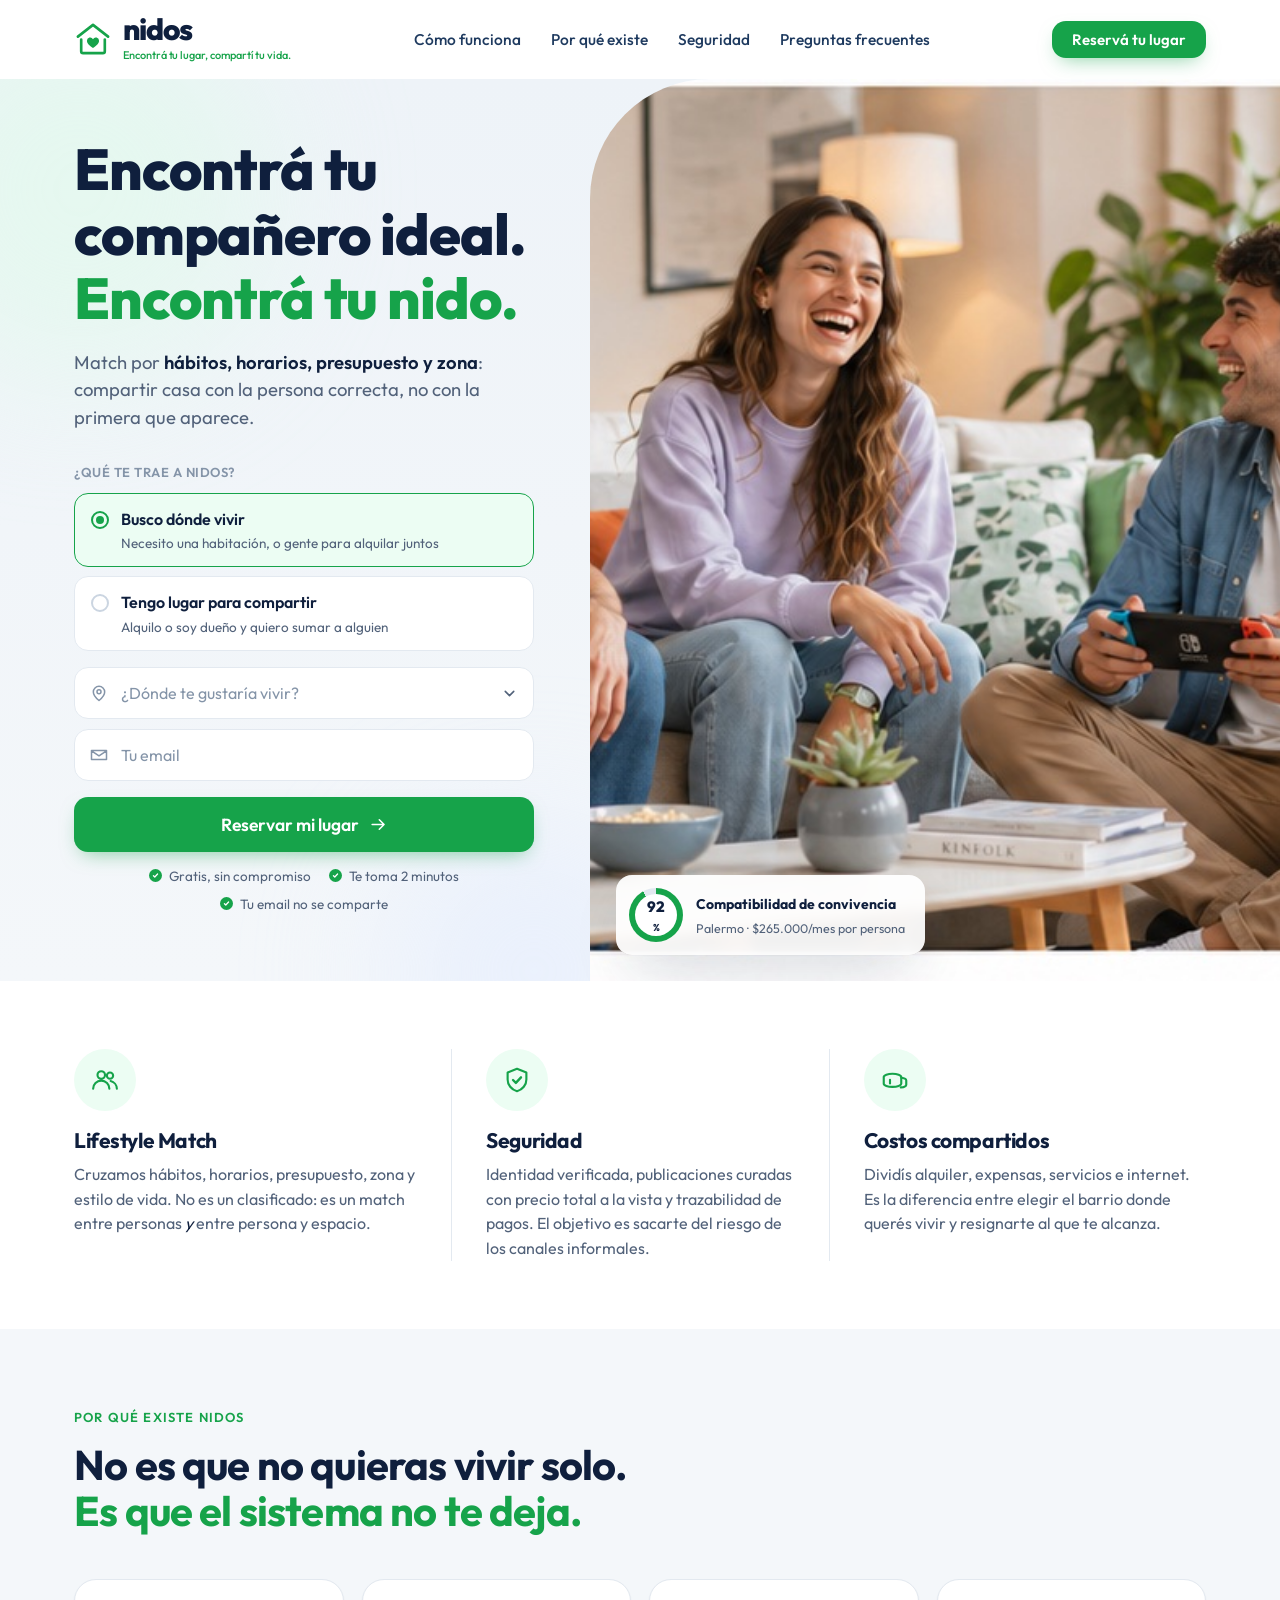
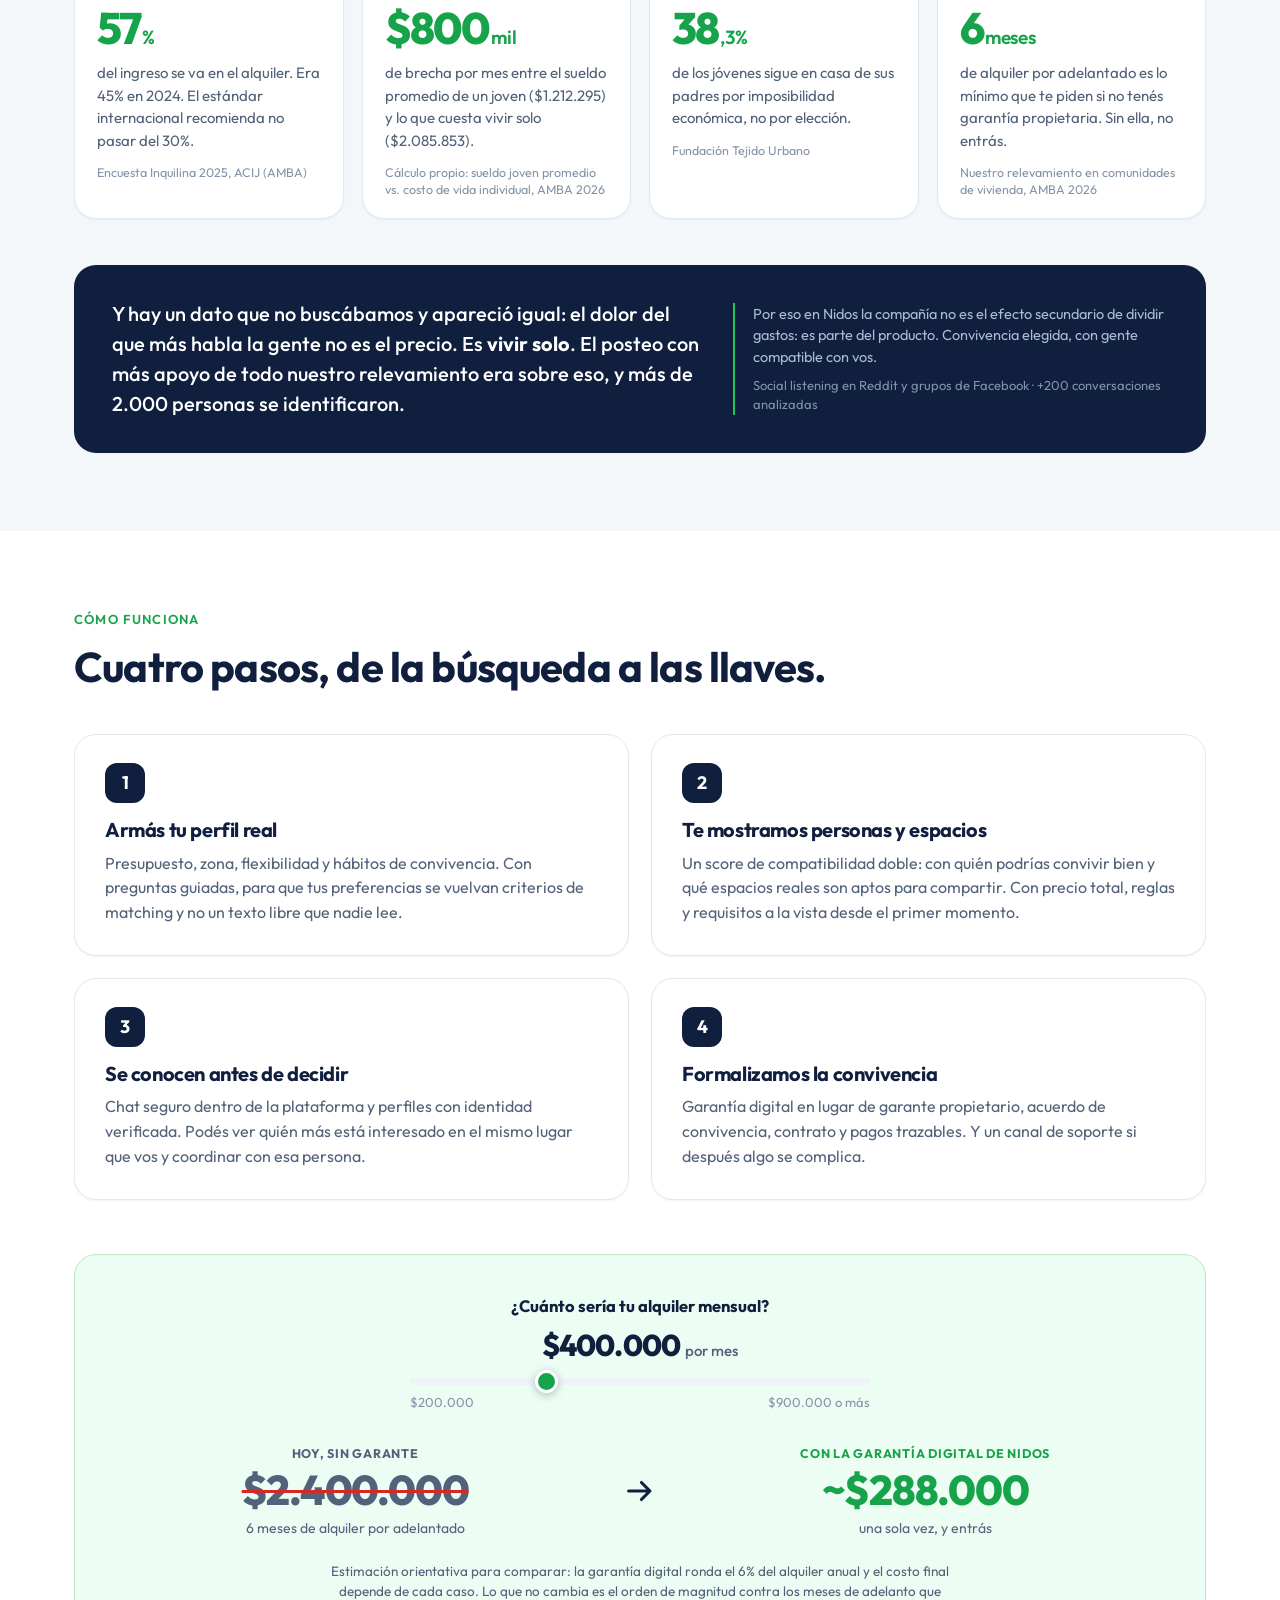
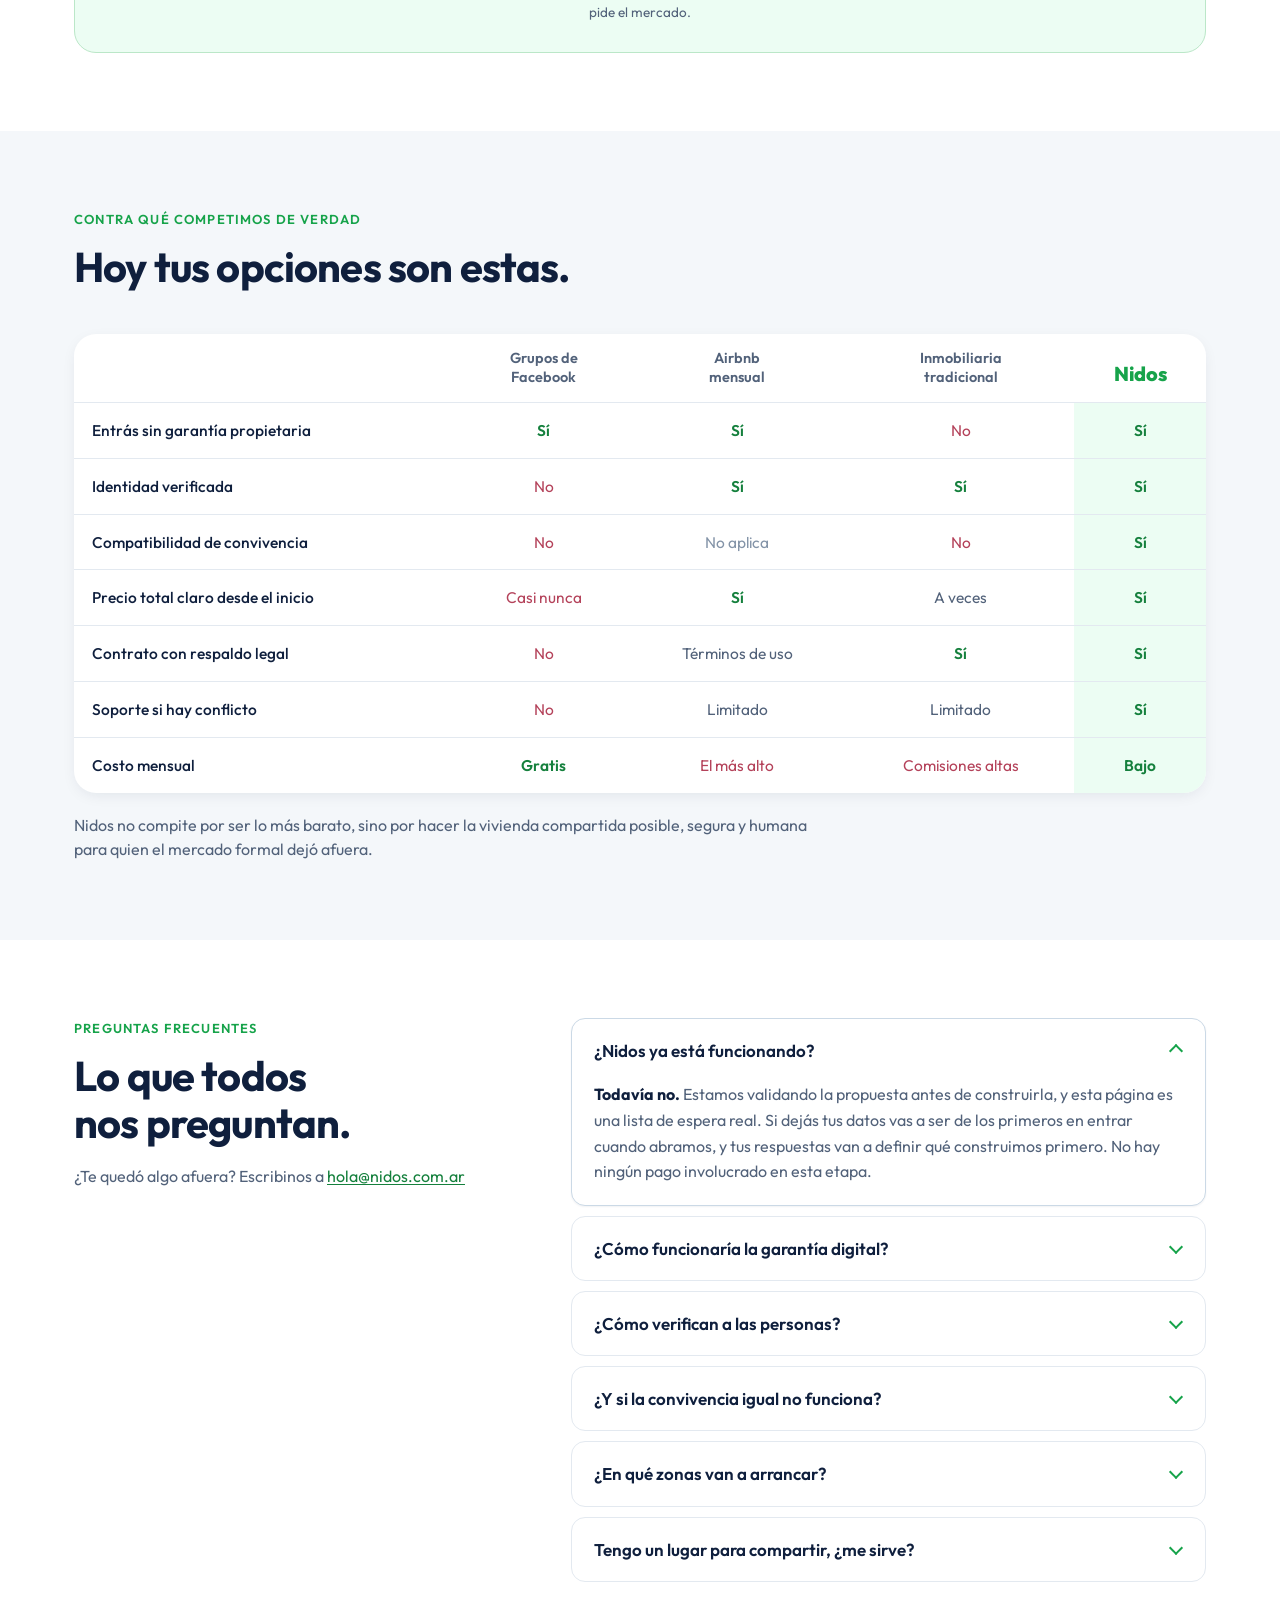
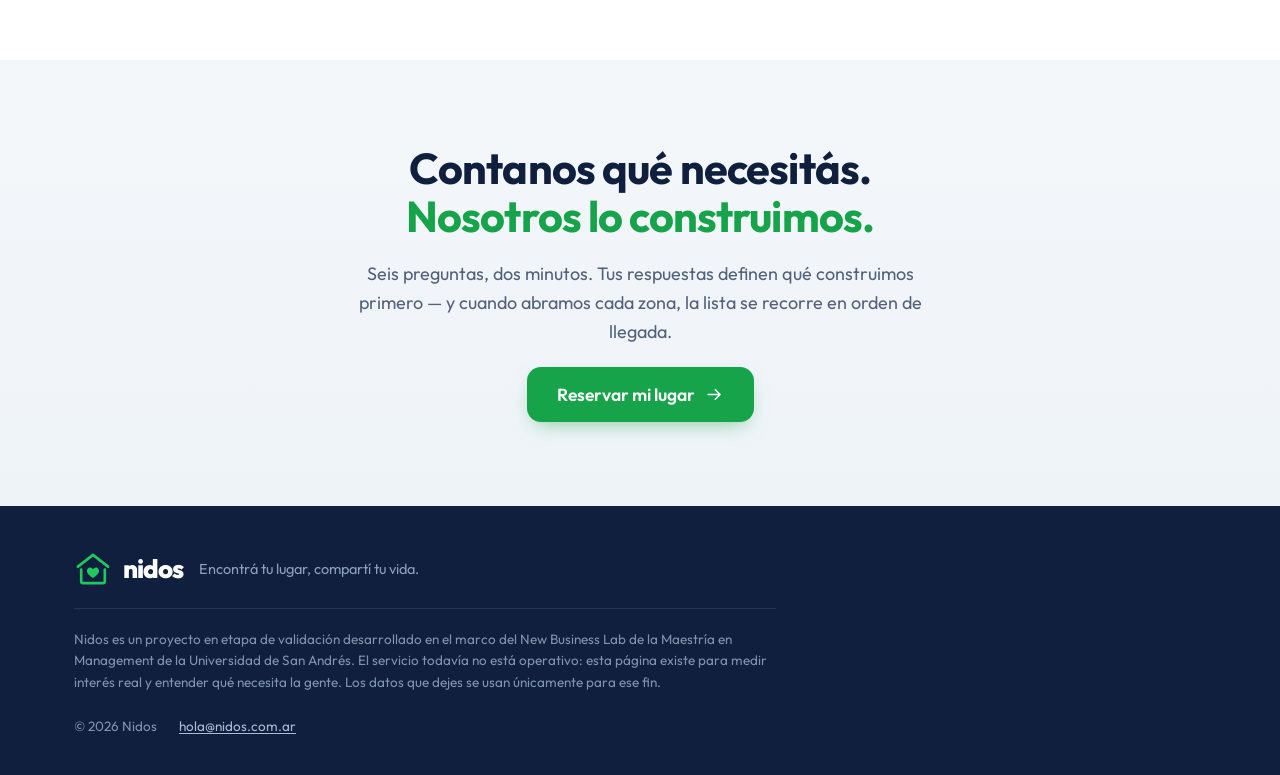
==== commit 6635277d: "Captura de ciudad en el hero para validar demanda geográfica - Select '¿Dónde te gustaría vivir?' (A" ====
--- a/index.html
+++ b/index.html
@@ -128,6 +128,19 @@
             </span>
           </label>
         </fieldset>
+
+        <div class="field field--select">
+          <svg class="field__icon" viewBox="0 0 24 24" aria-hidden="true"><path d="M12 21s-6.8-5.4-6.8-10.2a6.8 6.8 0 0 1 13.6 0C18.8 15.6 12 21 12 21Z" fill="none" stroke="currentColor" stroke-width="1.8" stroke-linejoin="round"/><circle cx="12" cy="10.6" r="2.4" fill="none" stroke="currentColor" stroke-width="1.8"/></svg>
+          <select id="zona-ciudad" name="zona_ciudad" required aria-label="¿Dónde te gustaría vivir?">
+            <option value="" selected disabled>¿Dónde te gustaría vivir?</option>
+            <option>Buenos Aires · AMBA</option>
+            <option>Gran Córdoba</option>
+            <option>Gran Rosario</option>
+            <option>Gran Mendoza</option>
+            <option>Otra ciudad de Argentina</option>
+            <option>Todavía no lo sé</option>
+          </select>
+        </div>
 
         <div class="field">
           <svg class="field__icon" viewBox="0 0 24 24" aria-hidden="true"><path d="M3 6.5h18v11H3zM3 7l9 6 9-6" fill="none" stroke="currentColor" stroke-width="1.8" stroke-linecap="round" stroke-linejoin="round"/></svg>
--- a/assets/styles.css
+++ b/assets/styles.css
@@ -228,6 +228,26 @@
 }
 .field input[aria-invalid="true"] { border-color: #DC2626; }
 
+/* select con la misma estética que los inputs del hero */
+.field select {
+  width: 100%; font-family: inherit; font-size: 16px; color: var(--navy);
+  padding: 15px 44px 15px 46px;
+  background: #fff
+    url("data:image/svg+xml,%3Csvg xmlns='http://www.w3.org/2000/svg' viewBox='0 0 24 24'%3E%3Cpath d='m6 9 6 6 6-6' fill='none' stroke='%2352627A' stroke-width='2.2' stroke-linecap='round' stroke-linejoin='round'/%3E%3C/svg%3E")
+    right 15px center / 17px no-repeat;
+  border: 1.5px solid var(--line); border-radius: var(--radius);
+  appearance: none; -webkit-appearance: none; cursor: pointer;
+  transition: border-color .15s, box-shadow .15s;
+}
+.field select:hover { border-color: #CBD5E1; }
+.field select:focus {
+  outline: 0; border-color: var(--green);
+  box-shadow: 0 0 0 3.5px rgba(34, 197, 94, .16);
+}
+.field select:invalid { color: var(--slate-light); }
+.field select option { color: var(--navy); }
+.field select[aria-invalid="true"] { border-color: #DC2626; }
+
 .form-error {
   margin: 0 0 10px; font-size: 14.5px; font-weight: 500; color: #DC2626;
 }
@@ -705,6 +725,42 @@
   margin: 22px auto 0; max-width: 46em; text-align: center;
   font-size: 13.5px; line-height: 1.5; color: var(--slate);
 }
+
+/* -------------------------------------------------------------- REFERIDOS -- */
+.ref-banner {
+  margin: 0 0 14px; padding: 11px 16px;
+  background: var(--green-soft); border: 1.5px solid #BBE7C8;
+  border-radius: var(--radius); font-size: 14px; line-height: 1.45;
+  color: var(--navy);
+}
+.ref-banner strong { color: var(--green); }
+
+.gracias__ref {
+  margin-top: 26px; padding: 22px 22px 20px;
+  background: var(--bg-tint); border-radius: var(--radius-lg);
+  text-align: left;
+}
+.gracias__ref h3 { font-size: 17px; font-weight: 700; color: var(--navy); }
+.gracias__ref > p { margin-top: 6px; font-size: 14px; line-height: 1.5; color: var(--slate); }
+.gracias__ref strong { color: var(--navy); }
+
+.ref-link {
+  margin-top: 14px; display: flex; align-items: stretch; gap: 8px;
+}
+.ref-link span {
+  flex: 1; min-width: 0; display: flex; align-items: center;
+  padding: 10px 14px; background: #fff;
+  border: 1.5px dashed #CBD5E1; border-radius: var(--radius);
+  font-size: 13px; color: var(--slate);
+  white-space: nowrap; overflow: hidden; text-overflow: ellipsis;
+}
+.ref-link__btn {
+  flex: none; padding: 10px 18px; border: 0; cursor: pointer;
+  background: var(--navy); color: #fff; border-radius: var(--radius);
+  font-family: inherit; font-size: 14px; font-weight: 600;
+  transition: background .15s, transform .15s ease;
+}
+.ref-link__btn:hover { background: #1B3054; transform: translateY(-1px); }
 
 /* ------------------------------------------------------------- STICKY CTA -- */
 .sticky-cta {
@@ -848,12 +904,21 @@
 
   /* En celular la foto va DEBAJO del formulario: casi todo el tráfico de la
      campaña entra por mobile y el CTA tiene que quedar arriba del pliegue. */
-  .hero__inner { gap: 34px; padding-block: 30px 48px; }
+  .hero__inner { gap: 34px; padding-block: 22px 48px; }
   .hero__media { order: 0; }
   .hero__media img { aspect-ratio: 3 / 2; }
-  .hero__form { margin-top: 24px; }
+  .hero__form { margin-top: 18px; }
   .hero__copy { max-width: none; }
-  .variant--b .hero__title { font-size: 2.15rem; }
+  .hero__title { font-size: 2.2rem; }
+  .hero__sub { margin-top: 12px; font-size: 16.5px; }
+  .variant--b .hero__title { font-size: 1.95rem; }
+  .variant--b .hero__sub { font-size: 16px; margin-top: 9px; }
+  .puertas { margin-bottom: 12px; gap: 8px; }
+  .puerta__box { padding: 11px 16px 12px 46px; }
+  .puerta__box::before { top: 14px; }
+  .puerta__box::after { top: 19px; }
+  .field input, .field select { padding-top: 13px; padding-bottom: 13px; }
+  .field select { padding-top: 12.5px; padding-bottom: 12.5px; }
 
   .logo__mark { width: 34px; height: 30px; }
   .logo__text strong, .logo strong { font-size: 26px; }
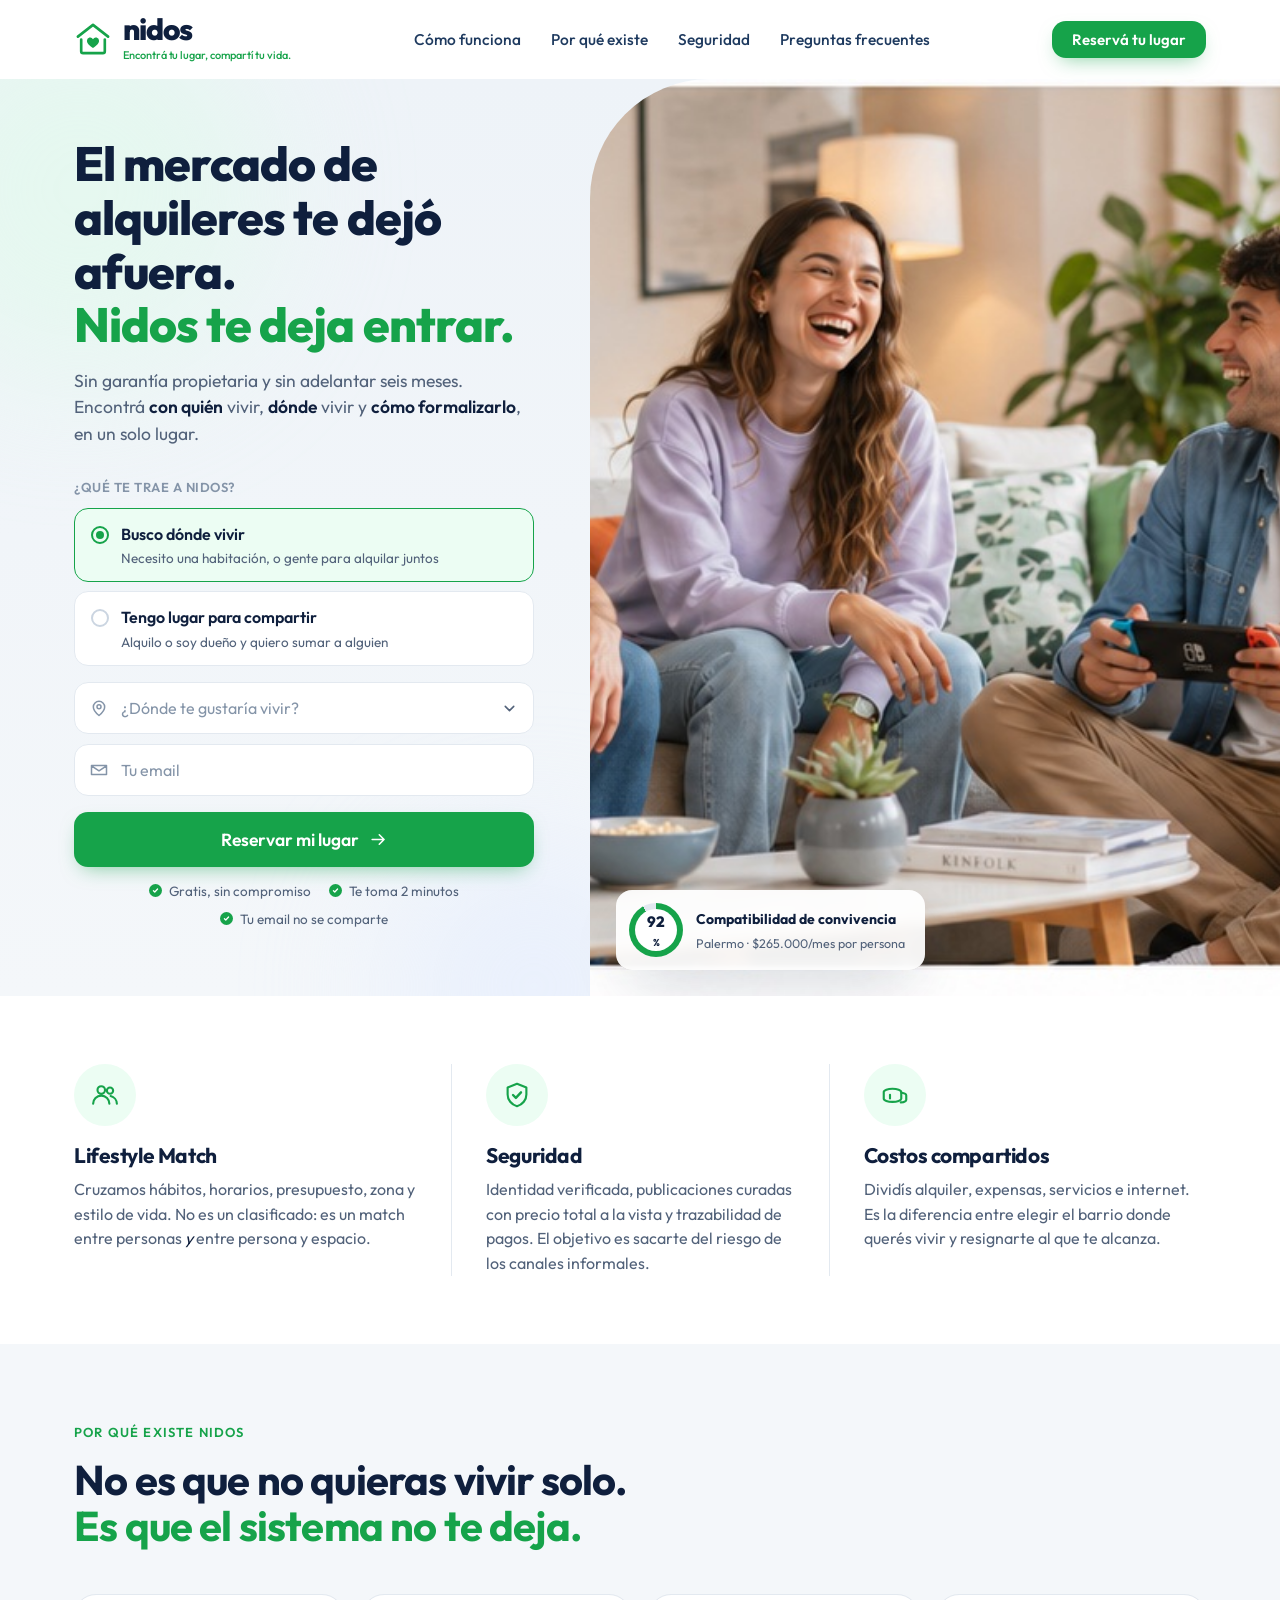
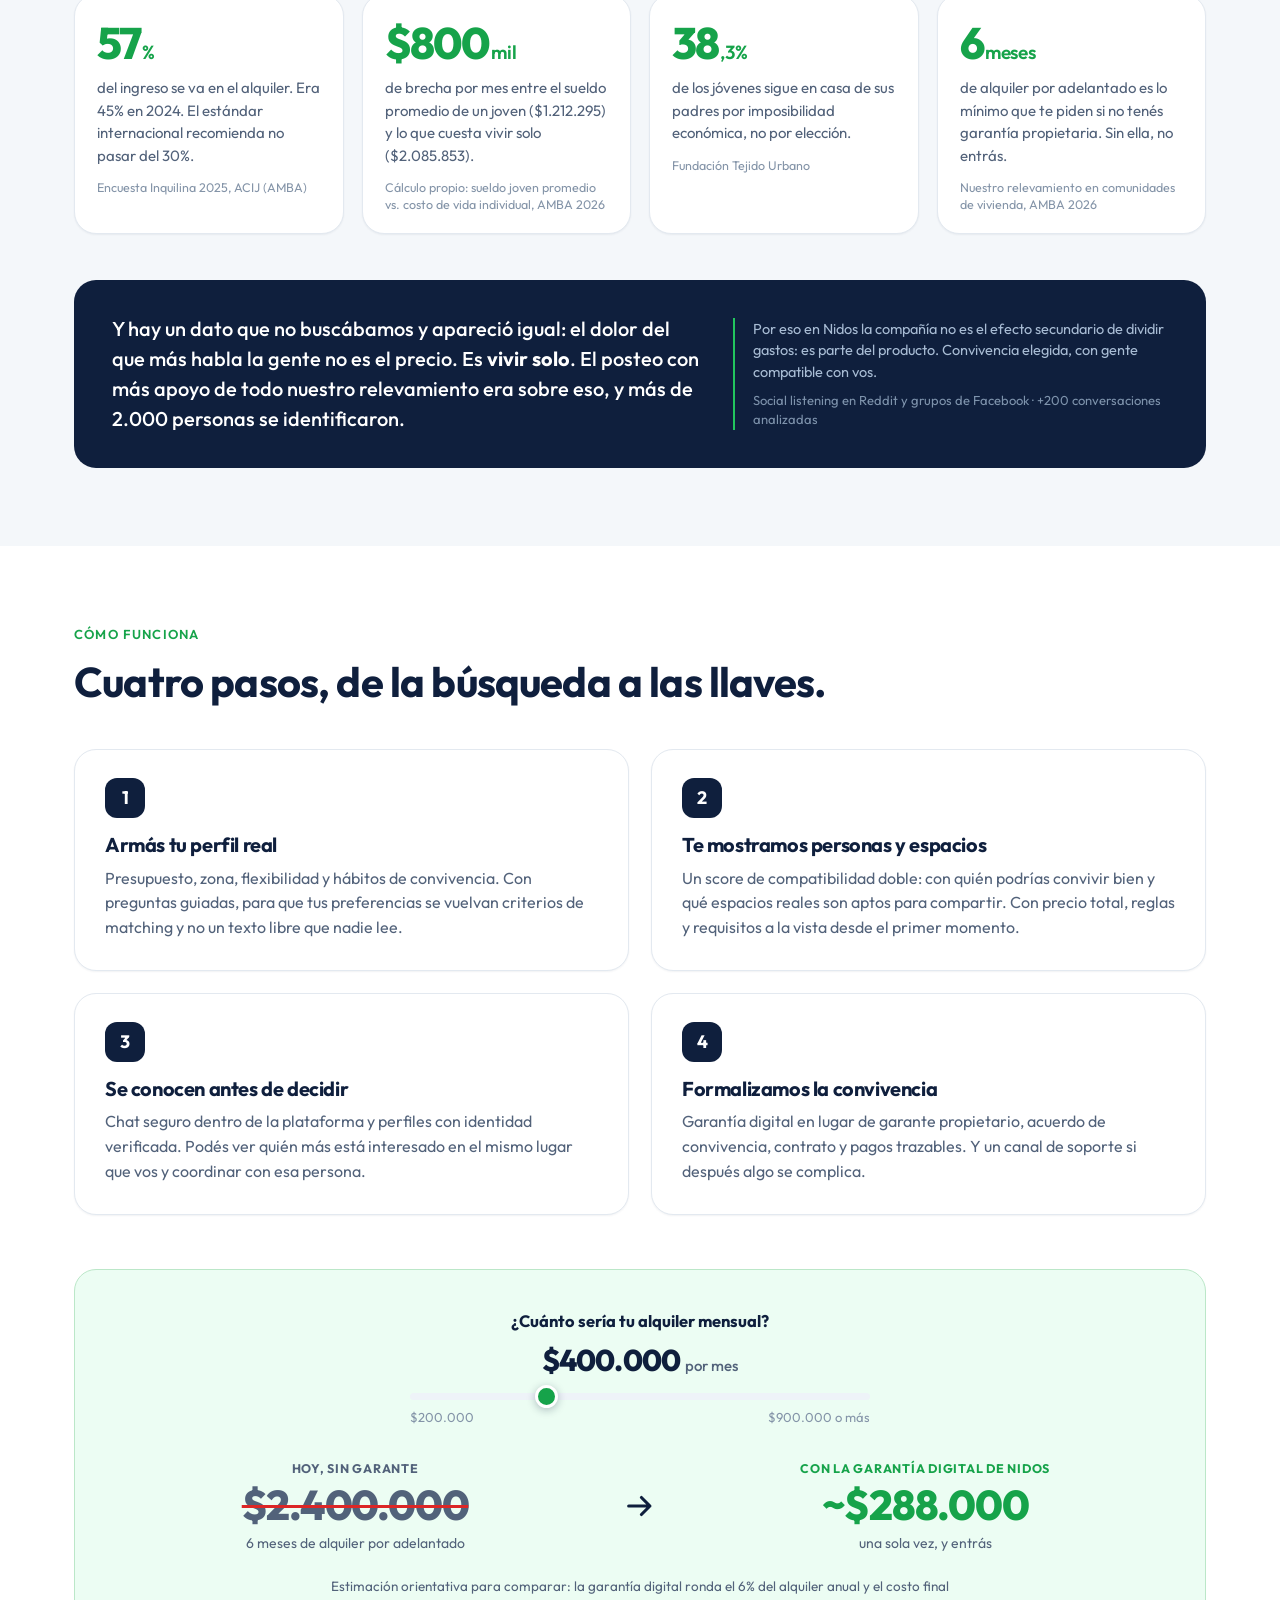
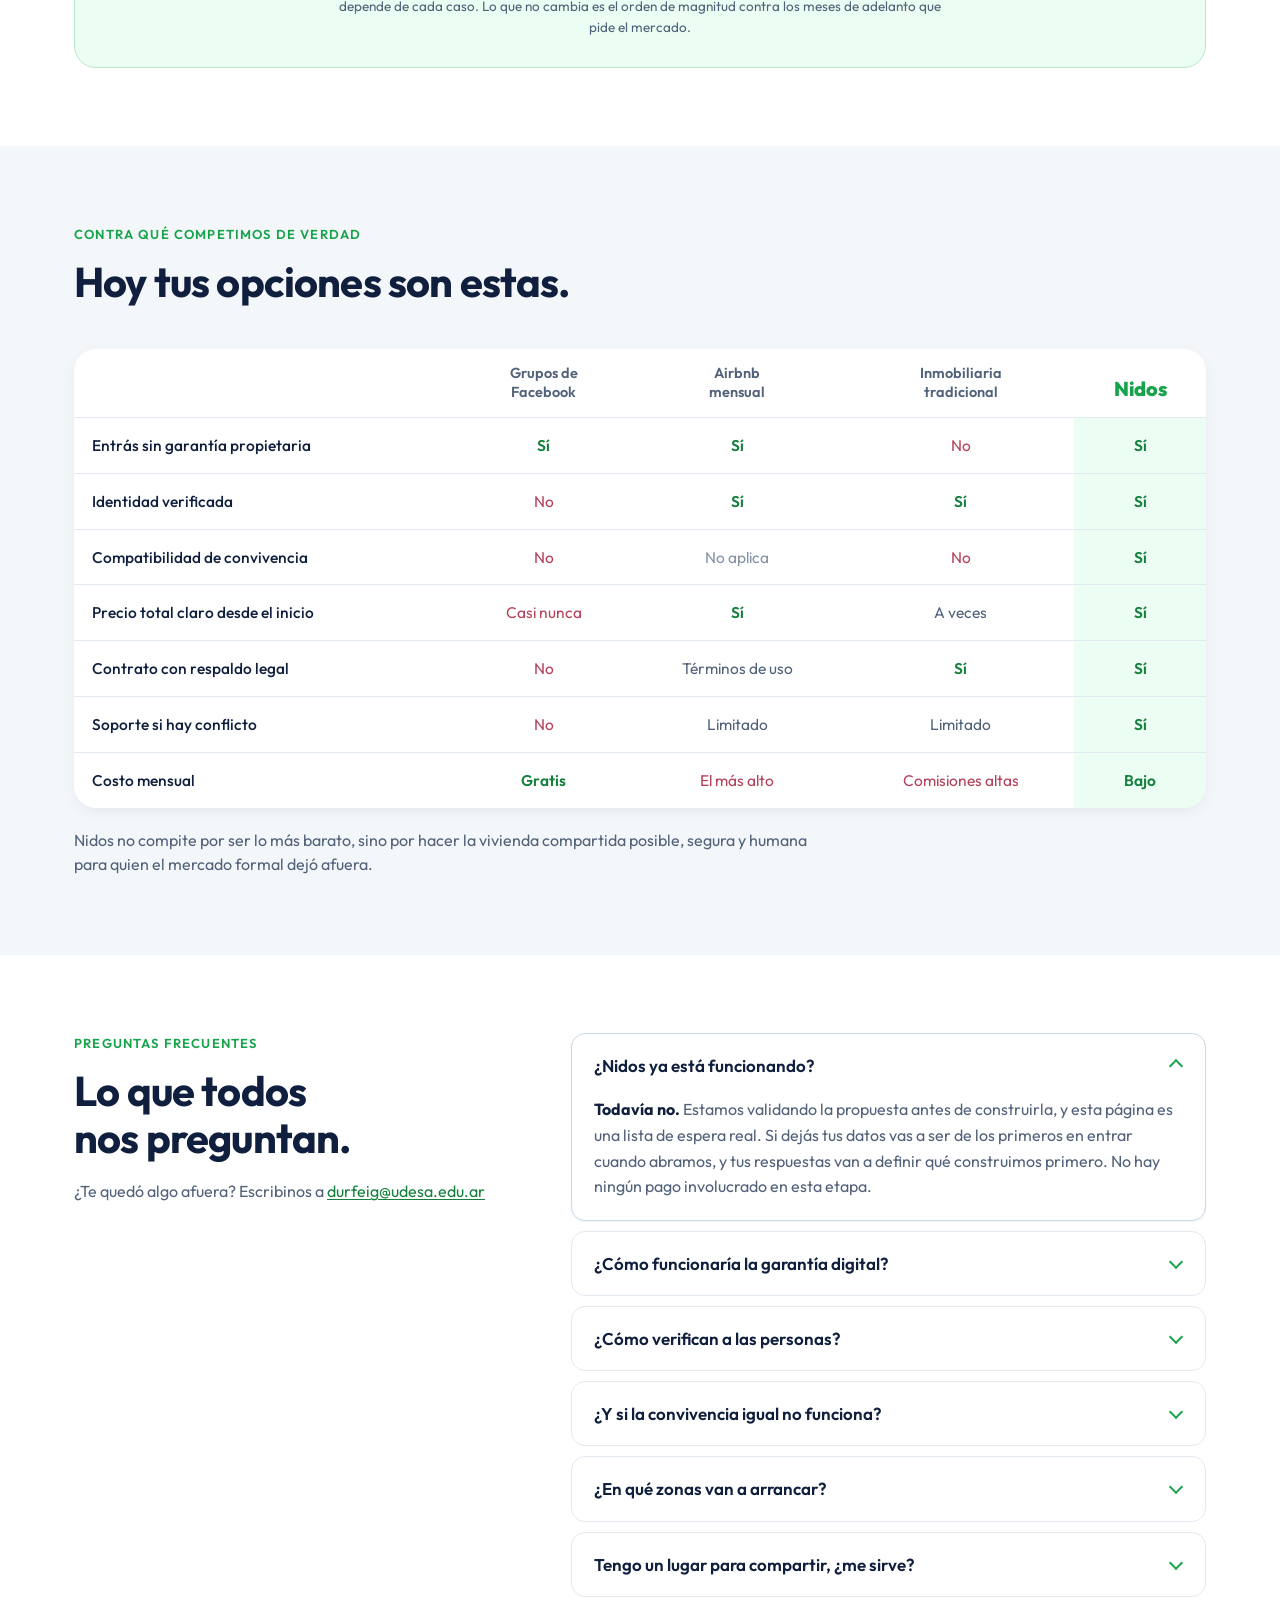
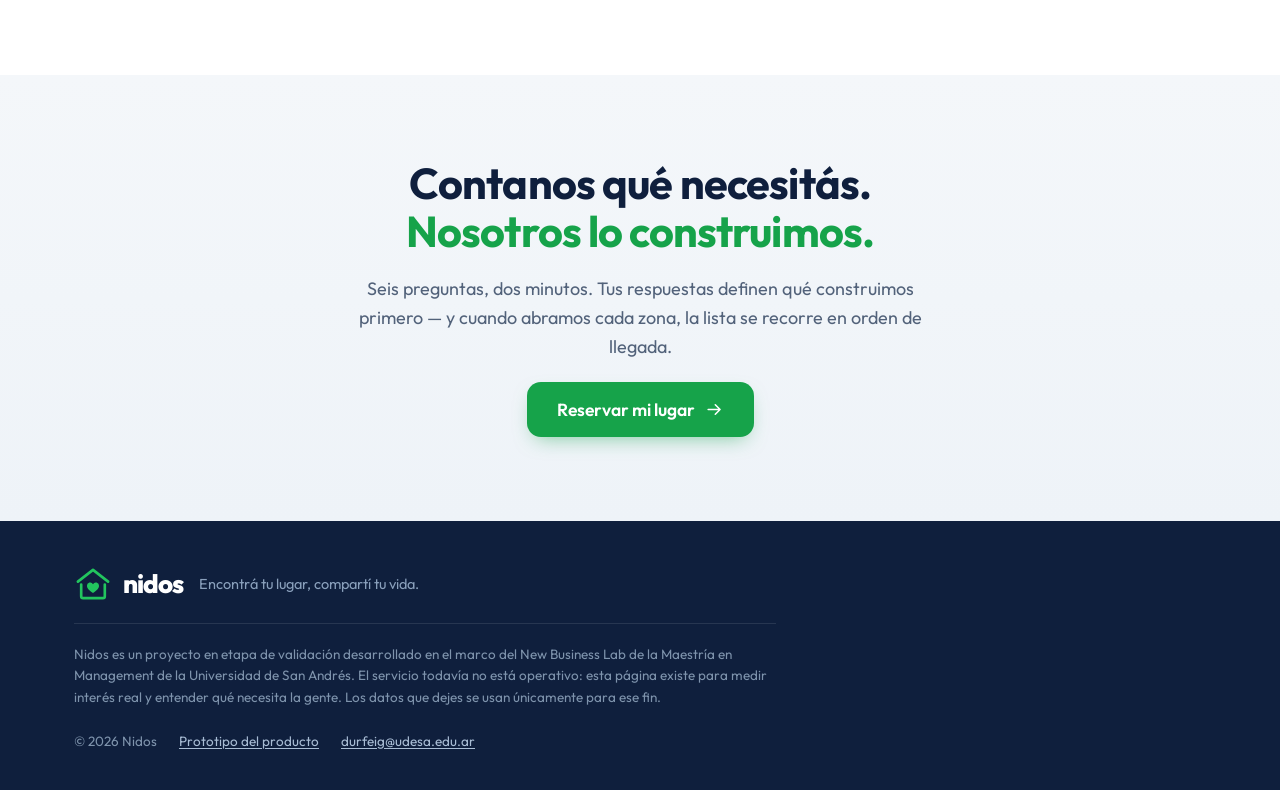
==== commit 3a669e35: "Prototipo navegable del producto en /demo Cubre el gap que marcó el mentor: la landing valida interé" ====
--- a/index.html
+++ b/index.html
@@ -509,6 +509,7 @@
 
     <p class="footer__meta">
       <span>© 2026 Nidos</span>
+      <a href="demo.html">Prototipo del producto</a>
       <a href="#" data-email>hola@nidos.com.ar</a>
     </p>
   </div>
--- a/assets/styles.css
+++ b/assets/styles.css
@@ -498,11 +498,17 @@
 .footer__meta a { color: #A8BCD4; }
 
 /* ============================================================== ONBOARDING == */
-.modal { position: fixed; inset: 0; z-index: 300; display: grid; place-items: center; padding: 20px; }
+.modal {
+  position: fixed; inset: 0; z-index: 300;
+  display: grid; place-items: center; padding: 20px;
+  /* Red de seguridad: si el contenido de un paso excede el alto disponible,
+     scrollea el overlay completo en lugar de recortar el panel. */
+  overflow-y: auto; overscroll-behavior: contain;
+}
 .modal[hidden] { display: none; }
 .modal__backdrop {
-  position: absolute; inset: 0;
-  background: rgba(15, 31, 61, .55); backdrop-filter: blur(3px);
+  position: fixed; inset: 0;
+  background: rgba(15, 31, 61, .62);
   animation: fade .18s ease-out;
 }
 .modal__panel {
@@ -511,7 +517,9 @@
   background: #fff; border-radius: var(--radius-xl);
   box-shadow: var(--shadow-lg);
   display: flex; flex-direction: column; overflow: hidden;
-  animation: rise .22s cubic-bezier(.2, .8, .3, 1);
+  /* Entrada solo con opacidad: una animación con transform puede dejar el
+     panel visualmente desplazado si se interrumpe, y el modal es crítico. */
+  animation: fade .2s ease-out;
 }
 @keyframes fade { from { opacity: 0; } }
 @keyframes rise { from { opacity: 0; transform: translateY(14px) scale(.985); } }
@@ -543,7 +551,11 @@
   border-radius: 0 4px 4px 0; transition: width .3s cubic-bezier(.4, 0, .2, 1);
 }
 
-.modal__body { padding: 26px 26px 8px; overflow-y: auto; flex: 1; }
+/* min-height: 0 es imprescindible: sin él, la regla de tamaño mínimo
+   automático de flexbox impide que este hijo se encoja por debajo del alto de
+   su contenido, el panel desborda su max-height y el overflow:hidden recorta
+   la barra y el pie (pantalla "en blanco" en el paso de precios). */
+.modal__body { padding: 26px 26px 8px; overflow-y: auto; flex: 1; min-height: 0; }
 .modal__foot {
   display: flex; align-items: center; gap: 12px;
   padding: 18px 26px 24px; flex: none;
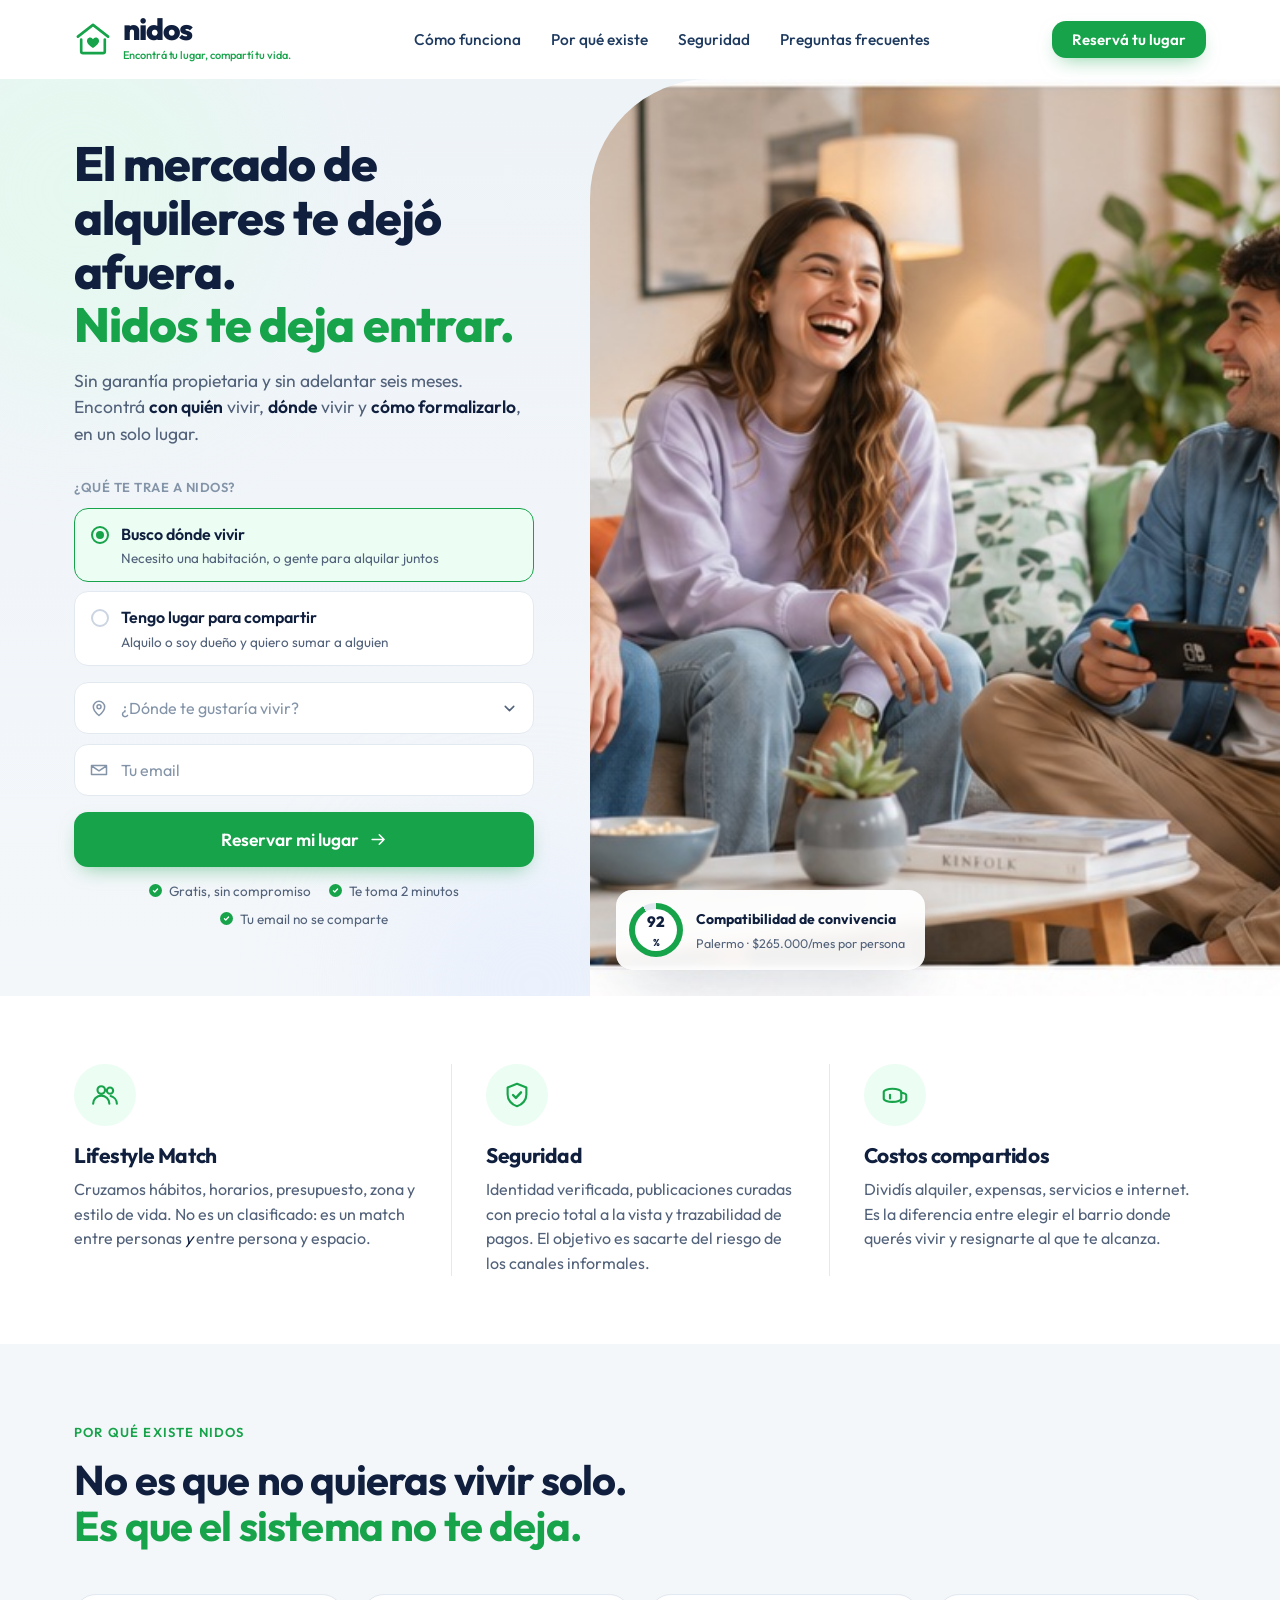
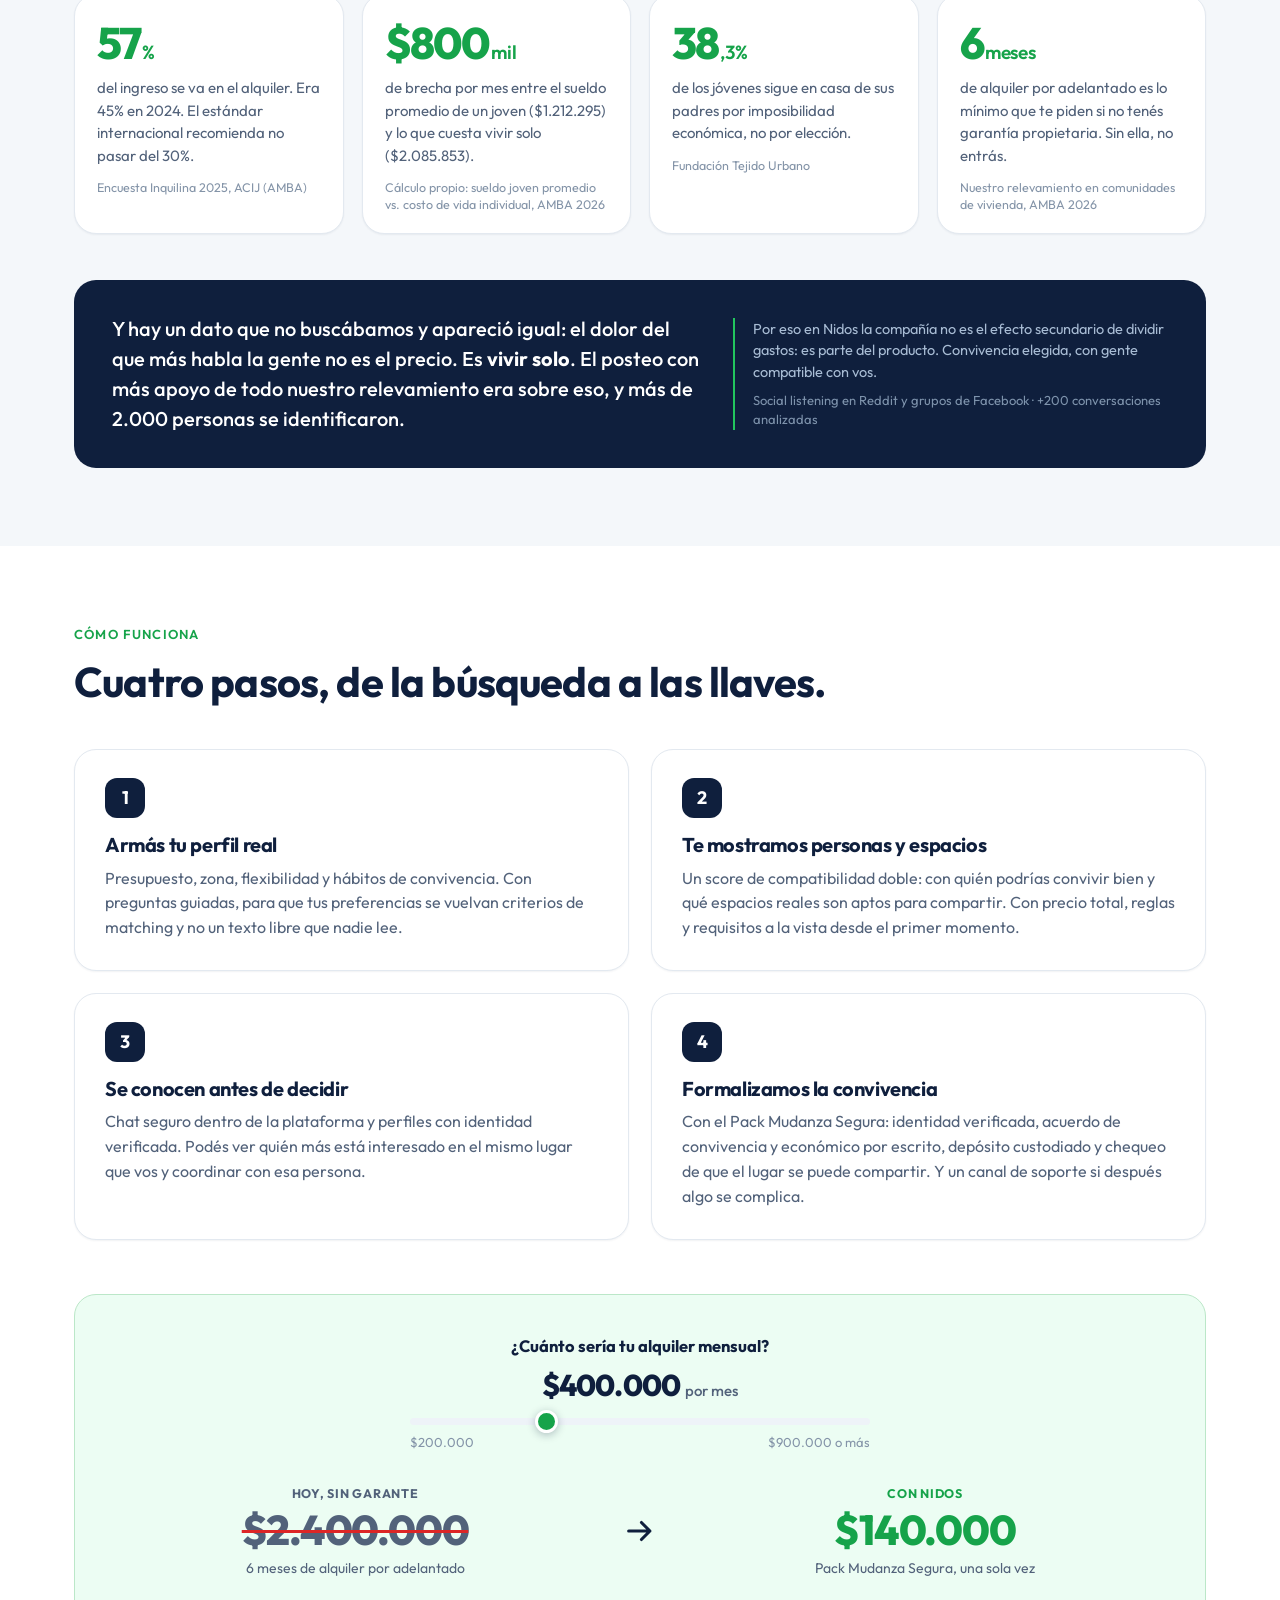
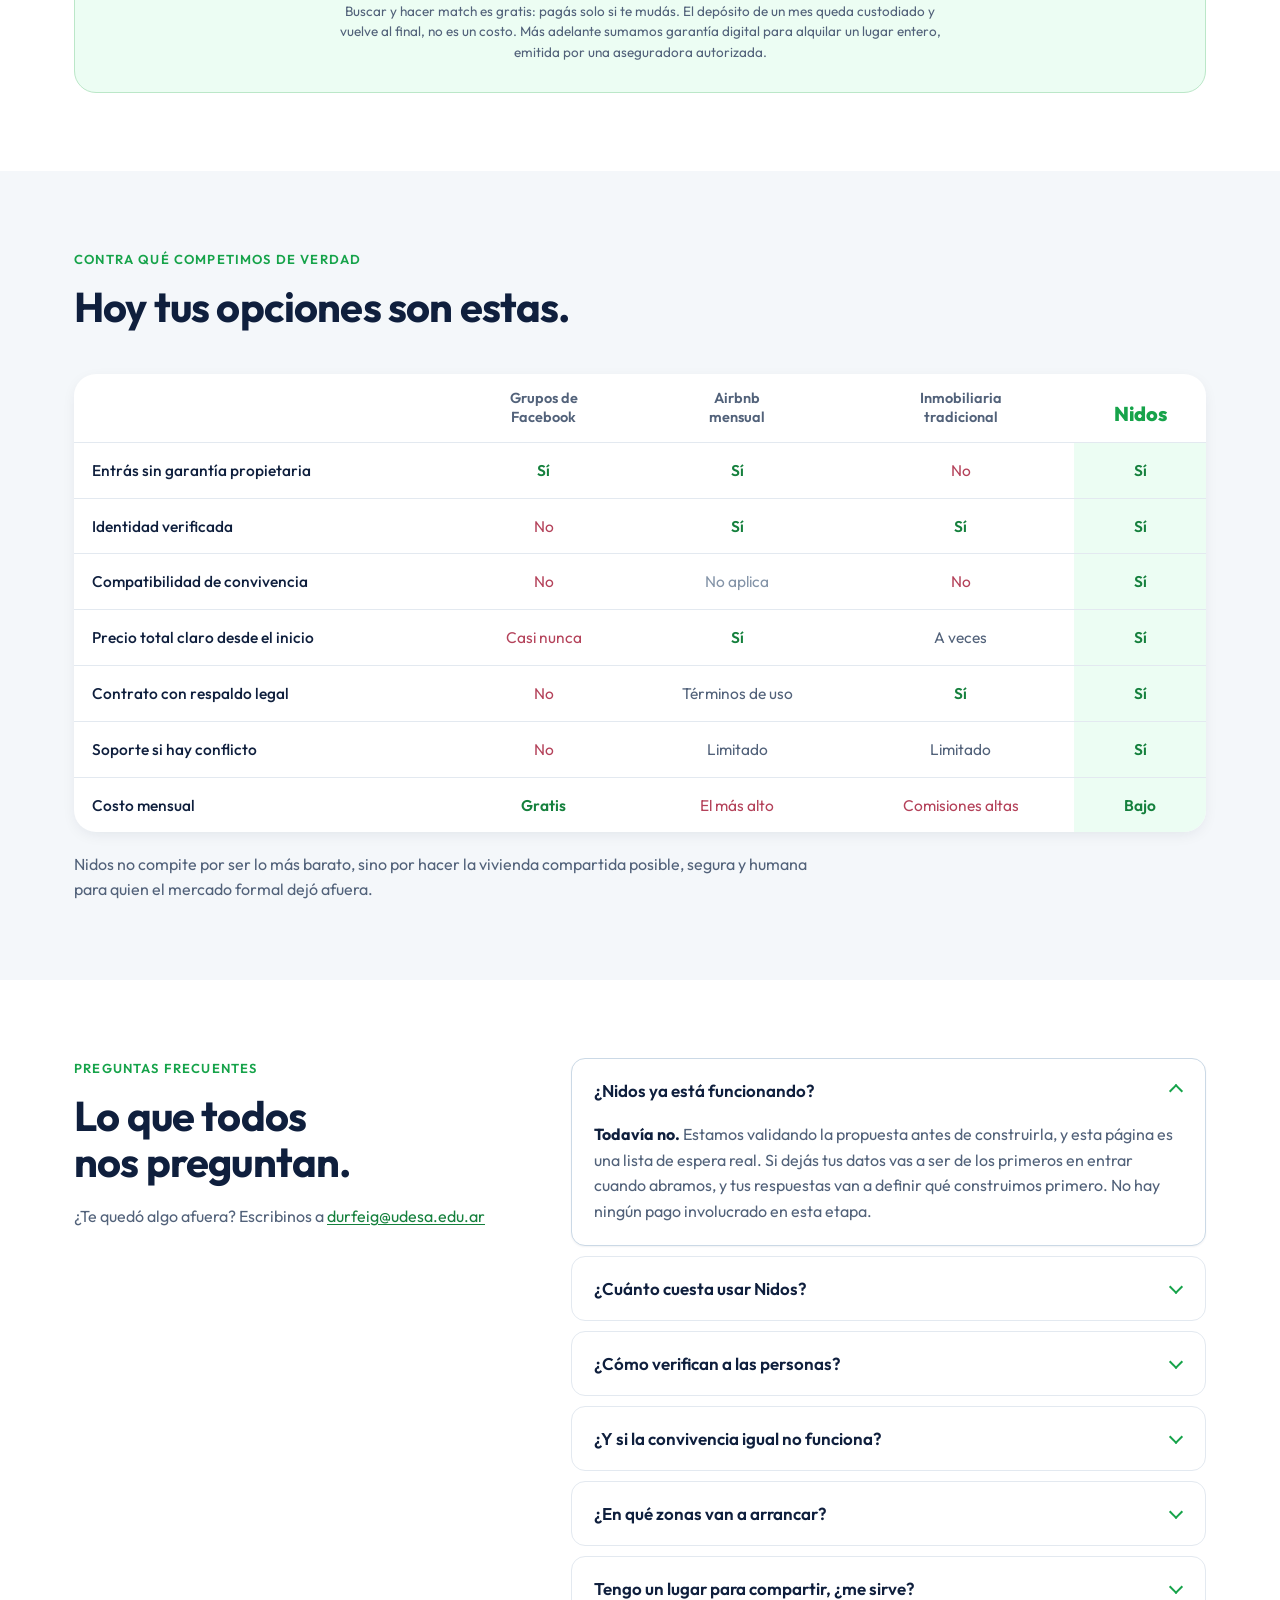
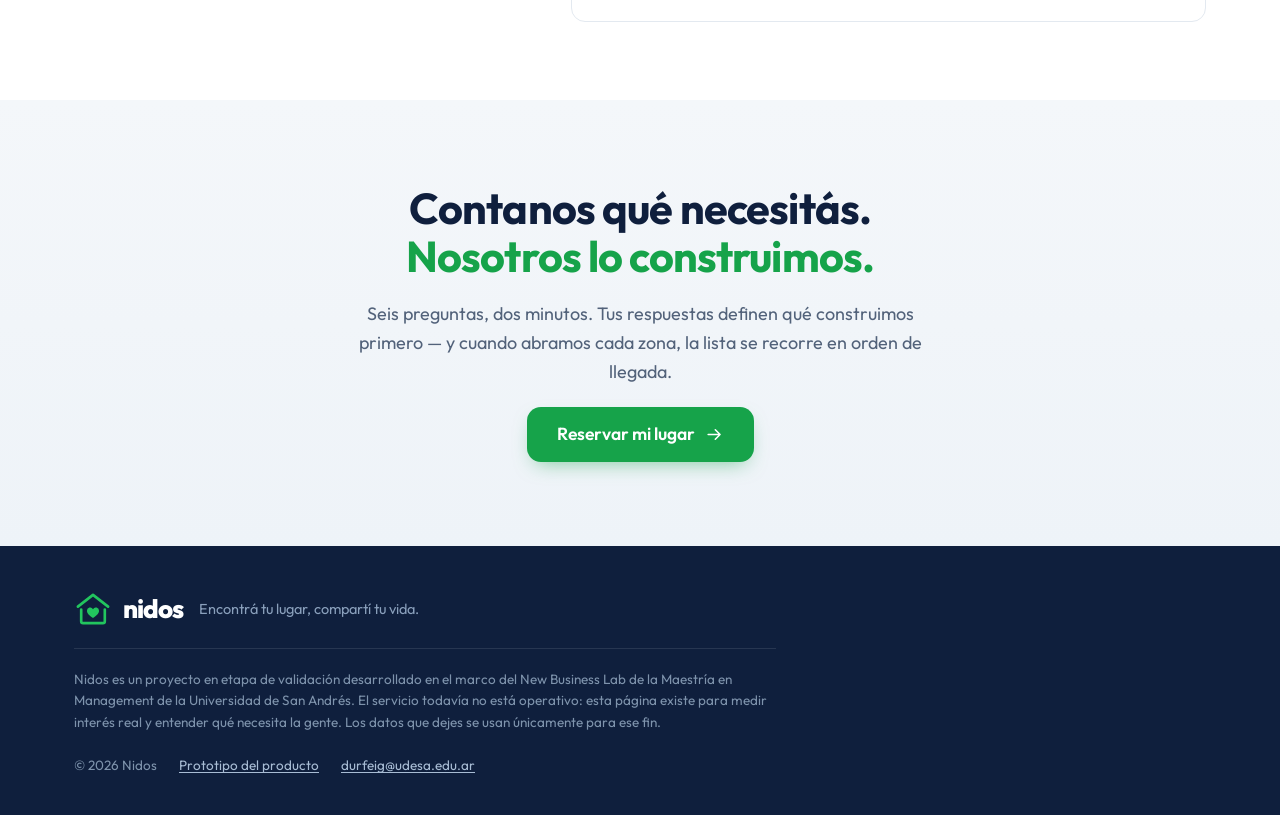
==== commit 91d2bc31: "Alinea la landing y el demo con el modelo vigente de la fase 1 El demo y la calculadora dejan la sus" ====
--- a/index.html
+++ b/index.html
@@ -8,7 +8,7 @@
 
 <meta property="og:type" content="website">
 <meta property="og:title" content="Nidos · Encontrá tu lugar, compartí tu vida">
-<meta property="og:description" content="Vivienda compartida para quienes el mercado formal dejó afuera. Matching por afinidad, espacios verificados y garantía digital.">
+<meta property="og:description" content="Vivienda compartida para quienes el mercado formal dejó afuera. Matching por afinidad, espacios verificados y una mudanza segura sin garante.">
 <meta property="og:image" content="assets/hero.jpg">
 <meta property="og:locale" content="es_AR">
 <meta name="twitter:card" content="summary_large_image">
@@ -292,8 +292,9 @@
       <li class="paso">
         <span class="paso__n">4</span>
         <h3>Formalizamos la convivencia</h3>
-        <p>Garantía digital en lugar de garante propietario, acuerdo de
-           convivencia, contrato y pagos trazables. Y un canal de soporte si
+        <p>Con el Pack Mudanza Segura: identidad verificada, acuerdo de
+           convivencia y económico por escrito, depósito custodiado y chequeo
+           de que el lugar se puede compartir. Y un canal de soporte si
            después algo se complica.</p>
       </li>
     </ol>
@@ -316,14 +317,15 @@
           <svg viewBox="0 0 24 24"><path d="M4 12h15m-6-6 6 6-6 6" fill="none" stroke="currentColor" stroke-width="2.2" stroke-linecap="round" stroke-linejoin="round"/></svg>
         </div>
         <div class="garantia__col garantia__col--nidos">
-          <span class="garantia__tag">Con la garantía digital de Nidos</span>
-          <strong id="g-nidos">~$288.000</strong>
-          <span class="garantia__det">una sola vez, y entrás</span>
-        </div>
-      </div>
-      <p class="garantia__nota">Estimación orientativa para comparar: la garantía digital
-         ronda el 6% del alquiler anual y el costo final depende de cada caso. Lo que no
-         cambia es el orden de magnitud contra los meses de adelanto que pide el mercado.</p>
+          <span class="garantia__tag">Con Nidos</span>
+          <strong id="g-nidos">$140.000</strong>
+          <span class="garantia__det">Pack Mudanza Segura, una sola vez</span>
+        </div>
+      </div>
+      <p class="garantia__nota">Buscar y hacer match es gratis: pagás solo si te mudás. El
+         depósito de un mes queda custodiado y vuelve al final, no es un costo. Más adelante
+         sumamos garantía digital para alquilar un lugar entero, emitida por una aseguradora
+         autorizada.</p>
     </div>
   </div>
 </section>
@@ -411,14 +413,16 @@
       </details>
 
       <details class="qa">
-        <summary>¿Cómo funcionaría la garantía digital?</summary>
+        <summary>¿Cuánto cuesta usar Nidos?</summary>
         <div class="qa__body">
-          <p>Reemplaza al garante propietario: Nidos respalda al propietario
-             frente al incumplimiento, y vos pagás un porcentaje del alquiler
-             anual en lugar de adelantar seis meses o un año. Para un alquiler
-             de $400.000 son cerca de <strong>$288.000 una vez</strong>, contra
-             los <strong>$2.400.000</strong> que hoy tenés que adelantar sin
-             garantía.</p>
+          <p>Buscar, armar tu perfil y hablar con personas compatibles es
+             gratis. Pagás solo si te mudás: el Pack Mudanza Segura, cerca de
+             <strong>$140.000 una vez</strong>, contra los
+             <strong>$2.400.000</strong> que hoy tenés que adelantar sin
+             garante por un alquiler de $400.000. Quien ofrece el lugar paga
+             un 10% de un mes, y solo si se concreta la mudanza. La garantía
+             digital para alquilar un lugar entero llega en una segunda etapa,
+             emitida por una aseguradora autorizada.</p>
         </div>
       </details>
 
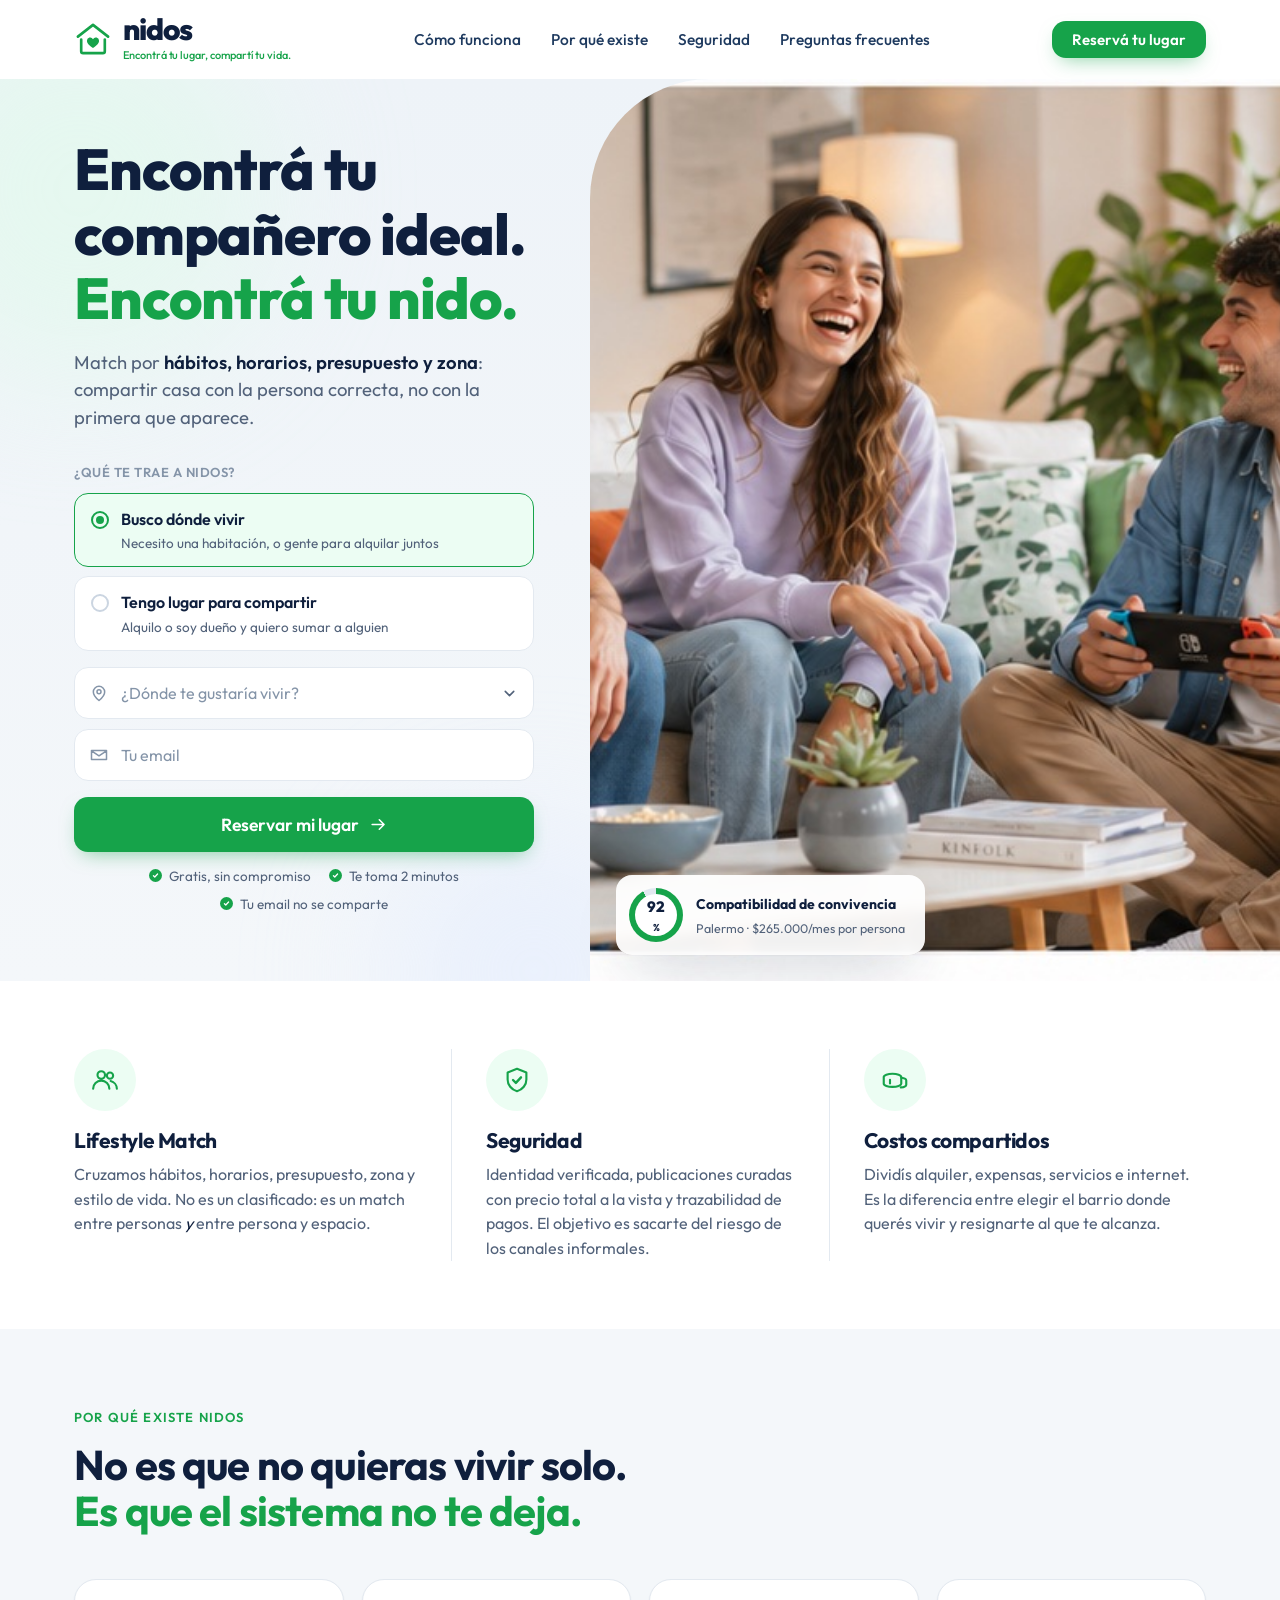
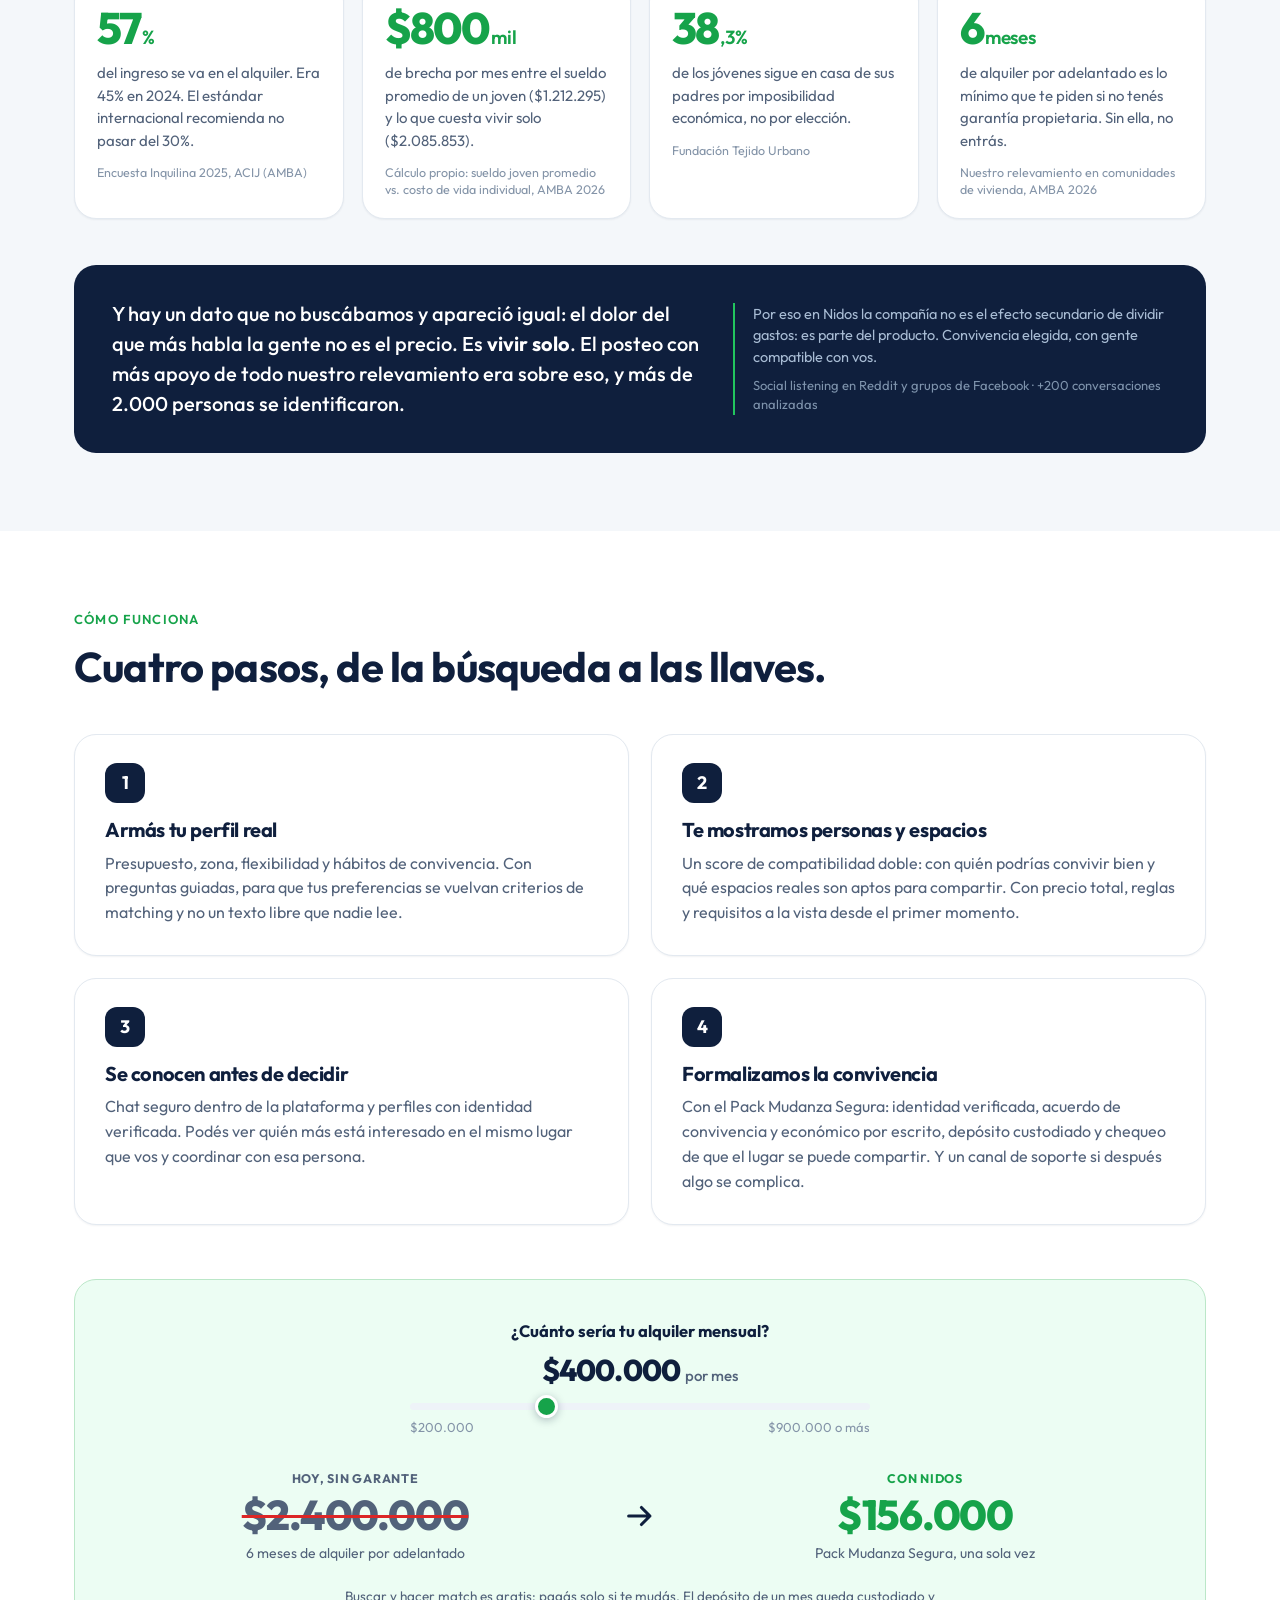
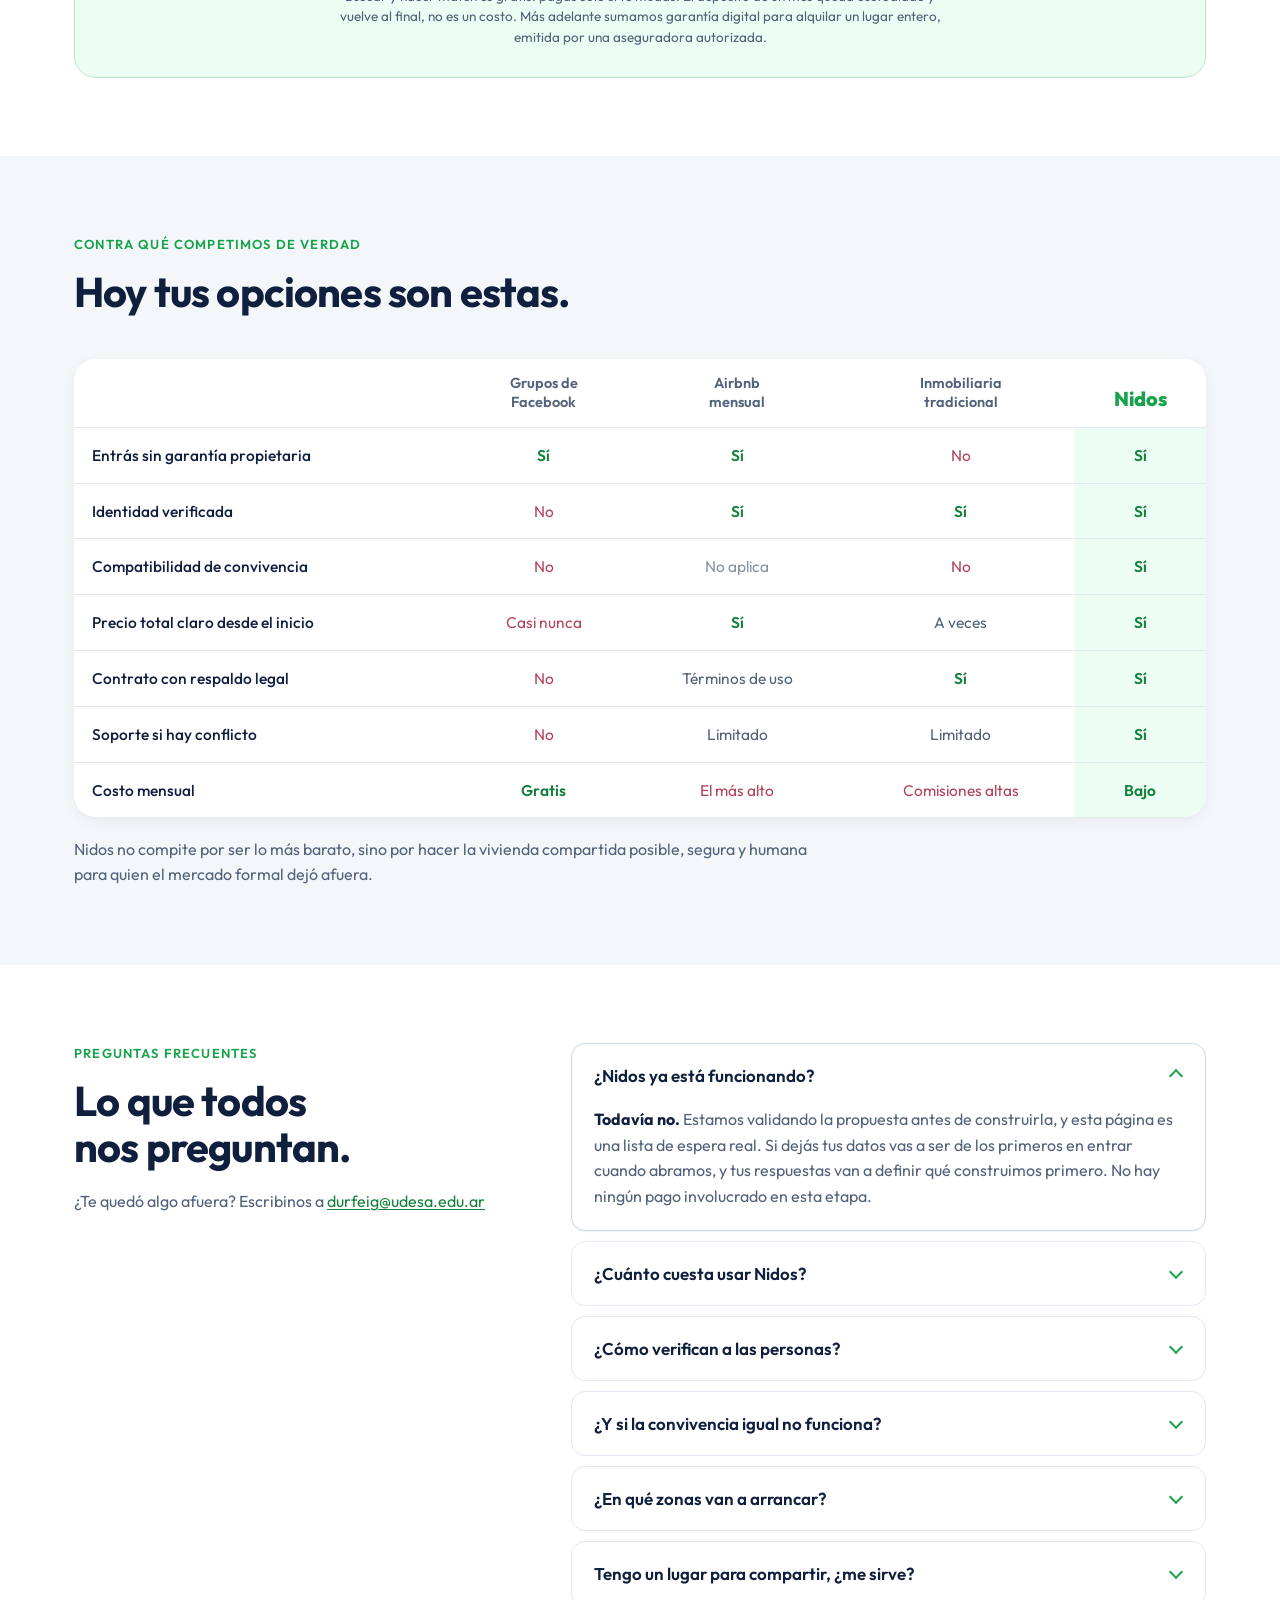
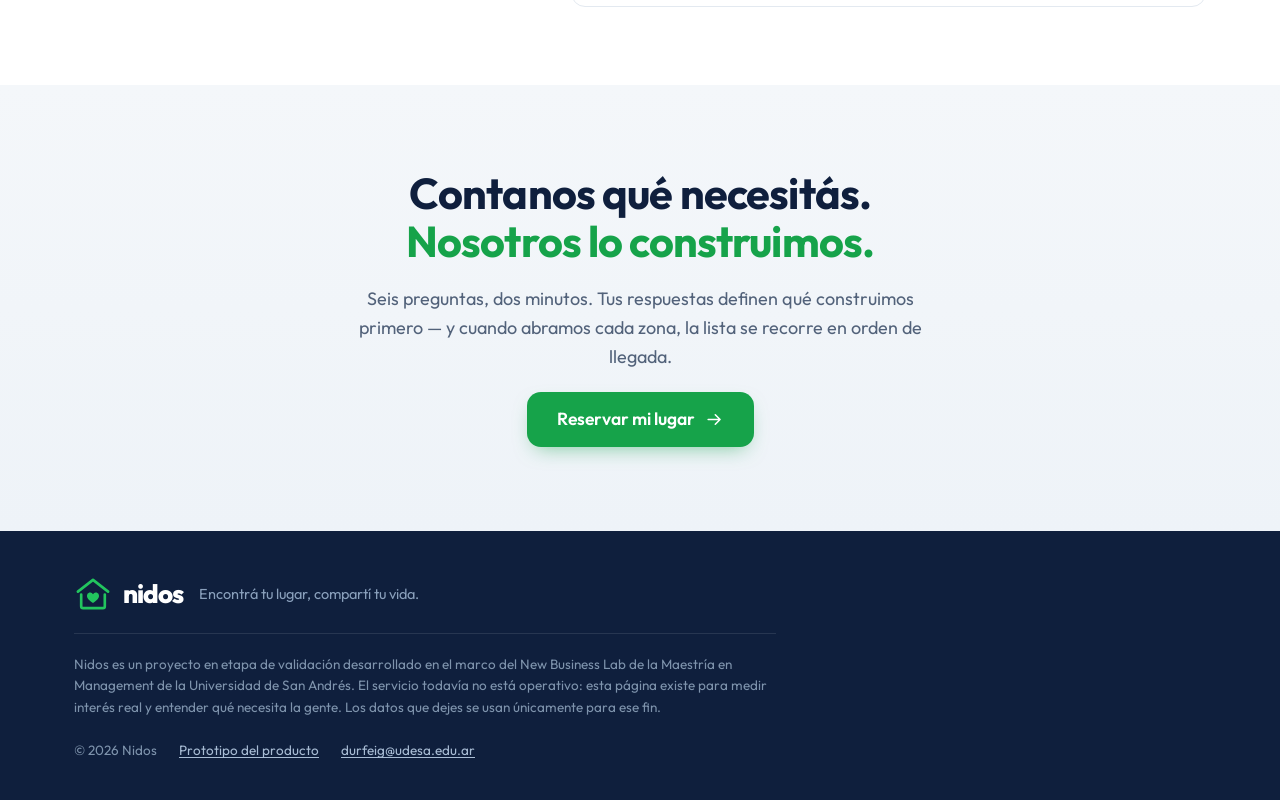
==== commit 5995b2c6: "Actualiza el tipo de cambio a ARS 1.560 por dólar Toma el dólar oficial del BNA (venta) del 29/10/20" ====
--- a/index.html
+++ b/index.html
@@ -318,7 +318,7 @@
         </div>
         <div class="garantia__col garantia__col--nidos">
           <span class="garantia__tag">Con Nidos</span>
-          <strong id="g-nidos">$140.000</strong>
+          <strong id="g-nidos">$156.000</strong>
           <span class="garantia__det">Pack Mudanza Segura, una sola vez</span>
         </div>
       </div>
@@ -417,7 +417,7 @@
         <div class="qa__body">
           <p>Buscar, armar tu perfil y hablar con personas compatibles es
              gratis. Pagás solo si te mudás: el Pack Mudanza Segura, cerca de
-             <strong>$140.000 una vez</strong>, contra los
+             <strong>$156.000 una vez</strong>, contra los
              <strong>$2.400.000</strong> que hoy tenés que adelantar sin
              garante por un alquiler de $400.000. Quien ofrece el lugar paga
              un 10% de un mes, y solo si se concreta la mudanza. La garantía
